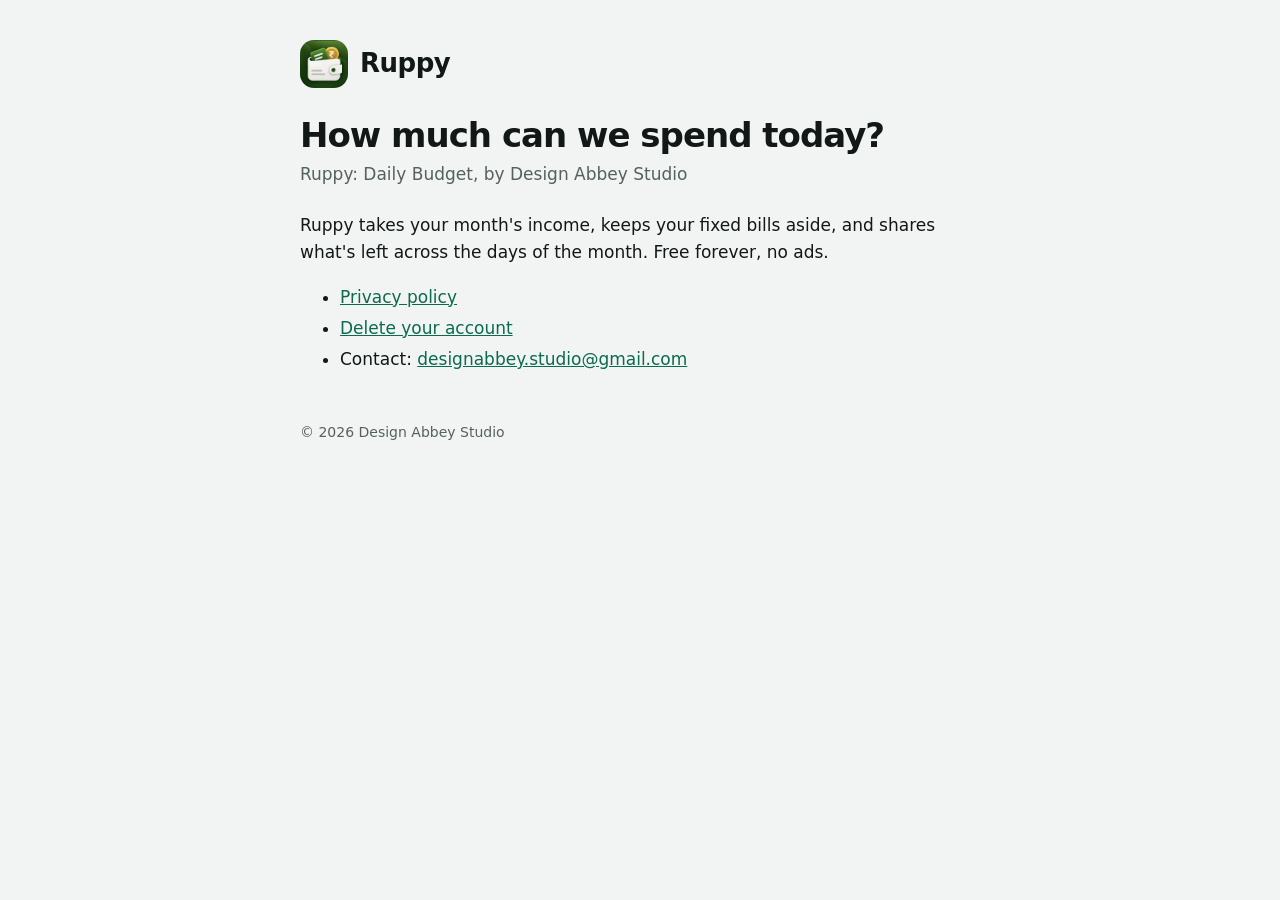
==== index.html @ a302a97c "Saint Catherine of Alexandria (Nov 25): Ruppy privacy and delete-account pages for Google Play Co-Au" ====
<!doctype html>
<html lang="en">
<head>
<meta charset="utf-8">
<meta name="viewport" content="width=device-width, initial-scale=1">
<title>Ruppy: Daily Budget</title>
<link rel="icon" href="icon.png">
<link rel="stylesheet" href="style.css">
</head>
<body><main>
<header><img src="icon.png" alt=""><b>Ruppy</b></header>
<h1>How much can we spend today?</h1>
<p class="meta">Ruppy: Daily Budget, by Design Abbey Studio</p>
<p>Ruppy takes your month's income, keeps your fixed bills aside, and shares what's left across the days of the month. Free forever, no ads.</p>
<ul>
<li><a href="privacy.html">Privacy policy</a></li>
<li><a href="delete-account.html">Delete your account</a></li>
<li>Contact: <a href="mailto:designabbey.studio@gmail.com">designabbey.studio@gmail.com</a></li>
</ul>
<footer>© 2026 Design Abbey Studio</footer>
</main></body>
</html>
---- style.css ----
:root{--lime:#C9F26B;--ink:#111816;--muted:#55615D;--line:#DCE3E0;--paper:#F2F4F3;--green:#0B6B4F}
@media (prefers-color-scheme:dark){:root{--ink:#E8EDEB;--muted:#A3AEA9;--line:#2E3633;--paper:#0E1211;--green:#6FD3A8}}
*{box-sizing:border-box}
body{margin:0;background:var(--paper);color:var(--ink);font:17px/1.6 Manrope,system-ui,-apple-system,"Segoe UI",sans-serif}
main{max-width:720px;margin:0 auto;padding:40px 20px 80px}
header{display:flex;align-items:center;gap:12px;margin-bottom:28px}
header img{width:48px;height:48px;border-radius:14px}
header b{font-size:26px;letter-spacing:-.5px}
h1{font-size:34px;line-height:1.15;letter-spacing:-1px;margin:0 0 6px}
h2{font-size:21px;margin:36px 0 8px;letter-spacing:-.3px}
.meta{color:var(--muted);margin:0 0 24px}
.box{background:var(--lime);color:#111816;border-radius:18px;padding:18px 20px;margin:20px 0}
a{color:var(--green)}
.wrap{overflow-x:auto}
table{border-collapse:collapse;width:100%;font-size:15px;margin:8px 0}
th,td{text-align:left;vertical-align:top;padding:10px 8px;border-bottom:1px solid var(--line)}
th{font-weight:800}
li{margin:4px 0}
footer{margin-top:48px;color:var(--muted);font-size:14px}
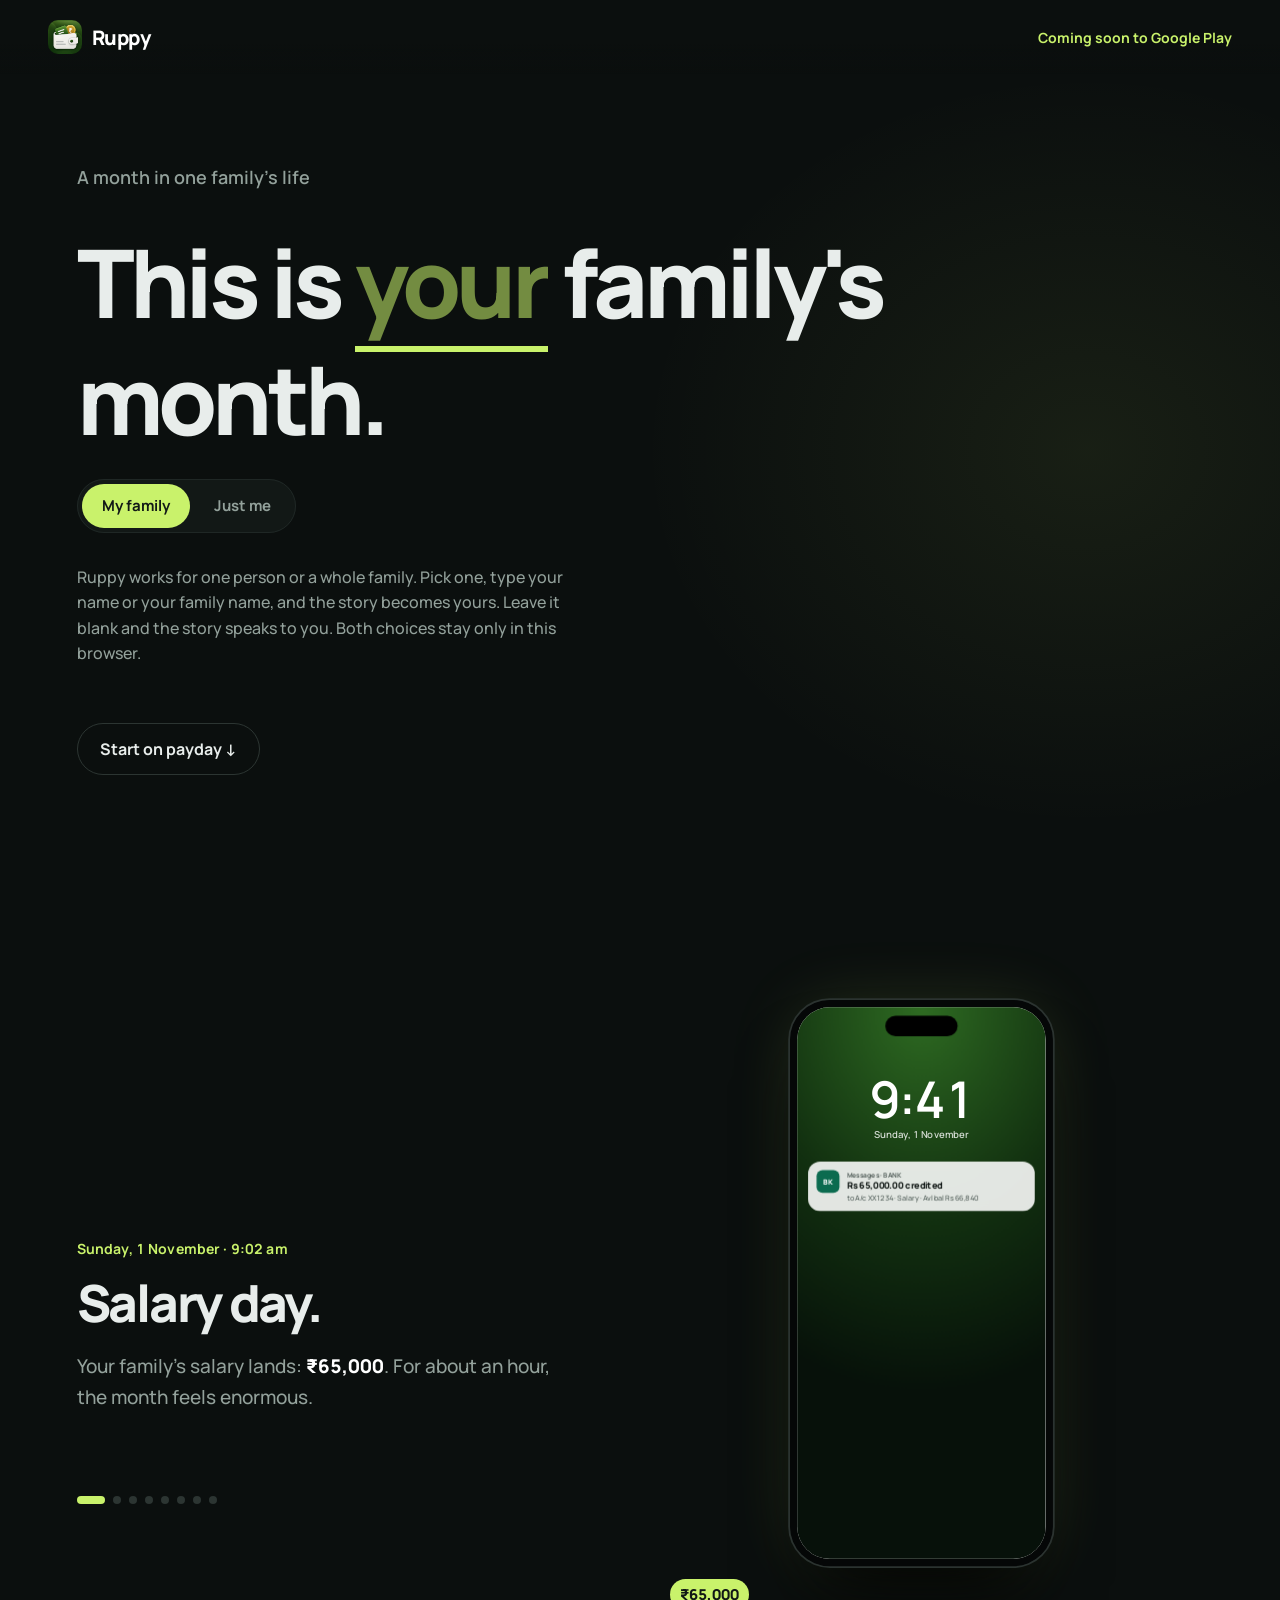
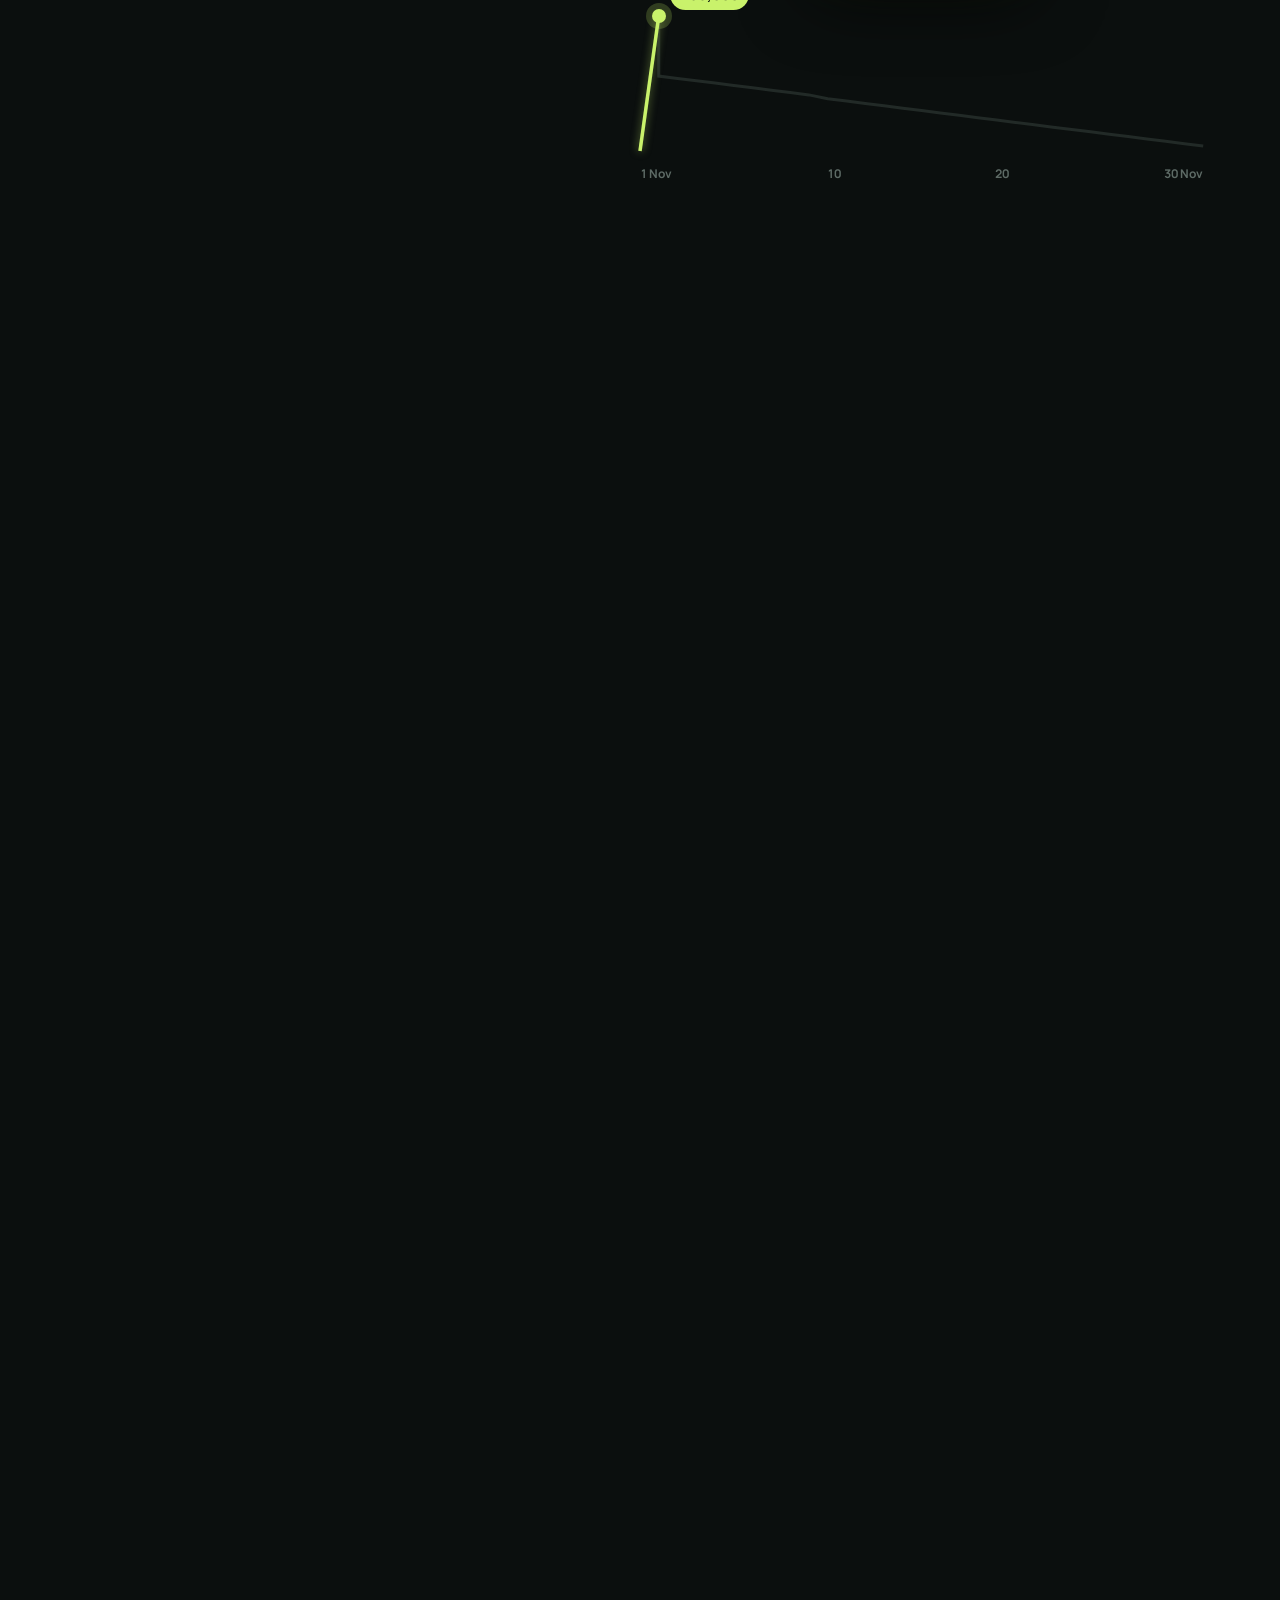
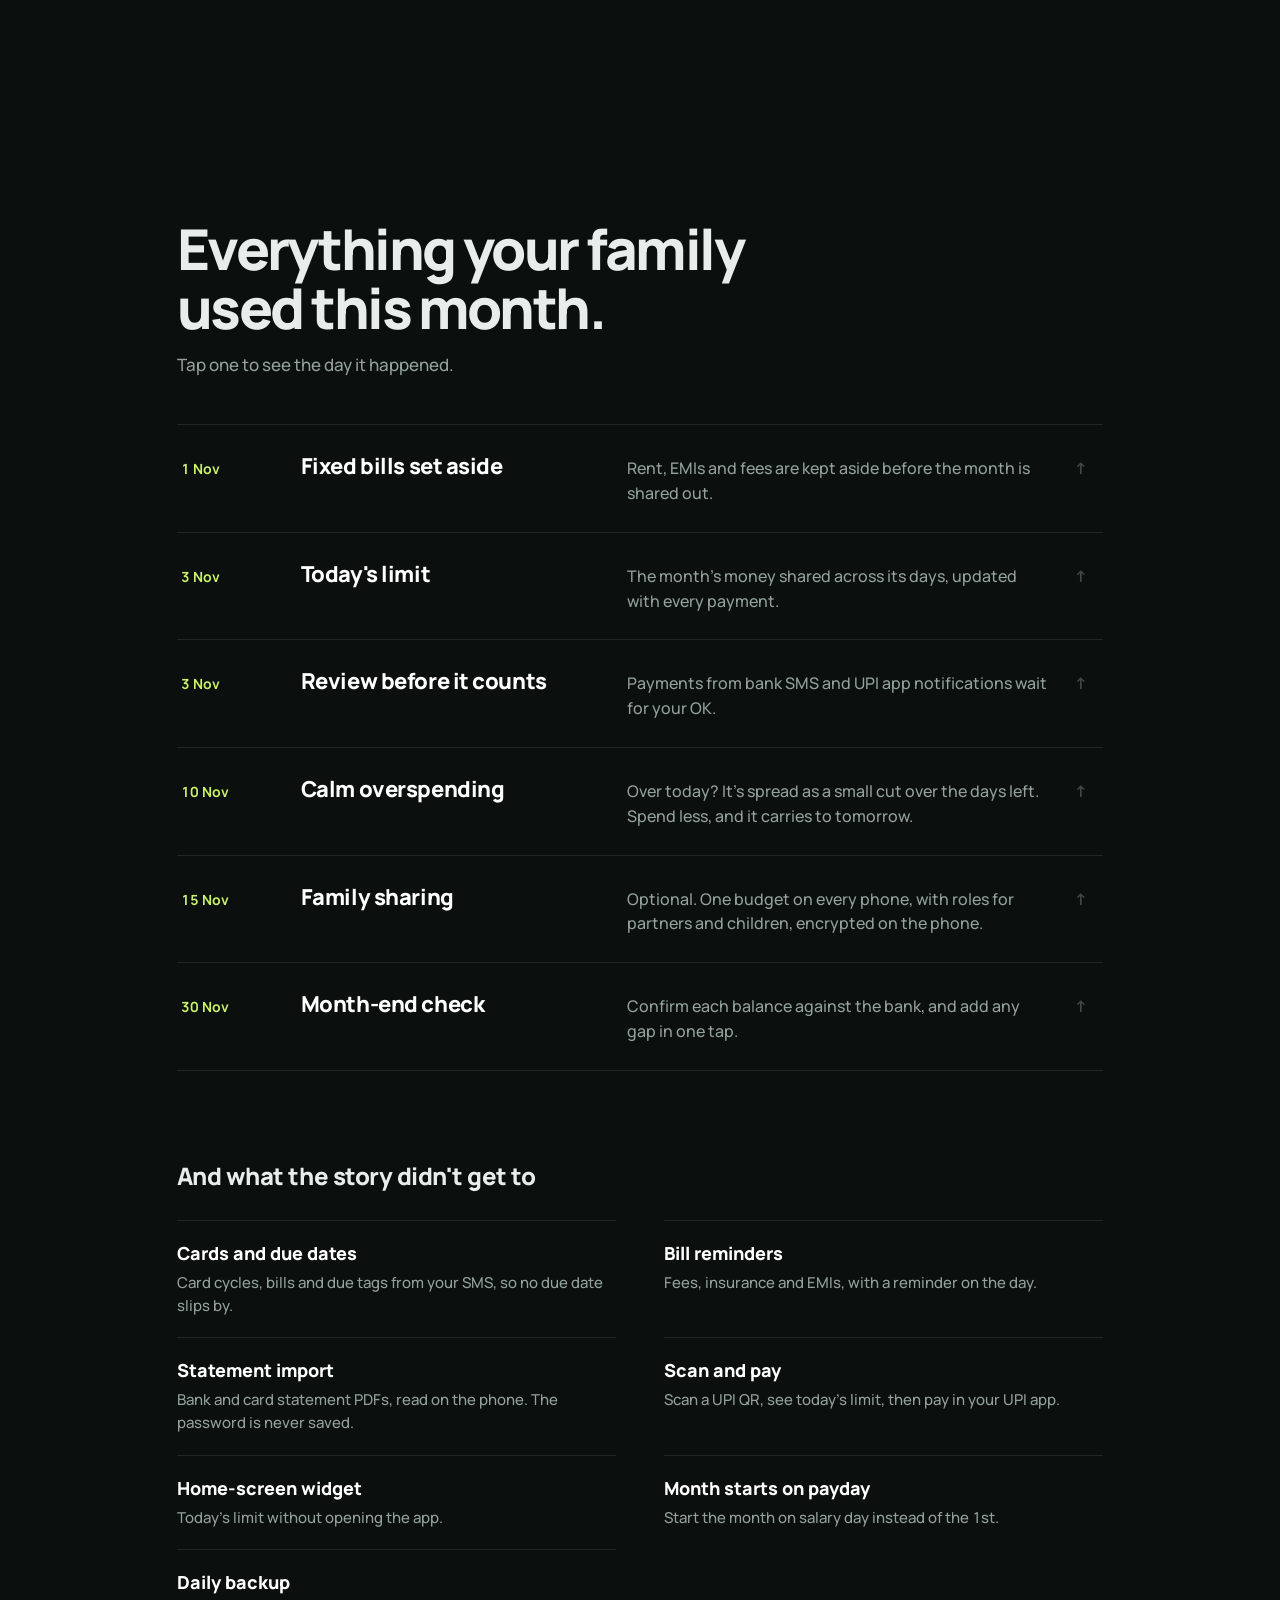
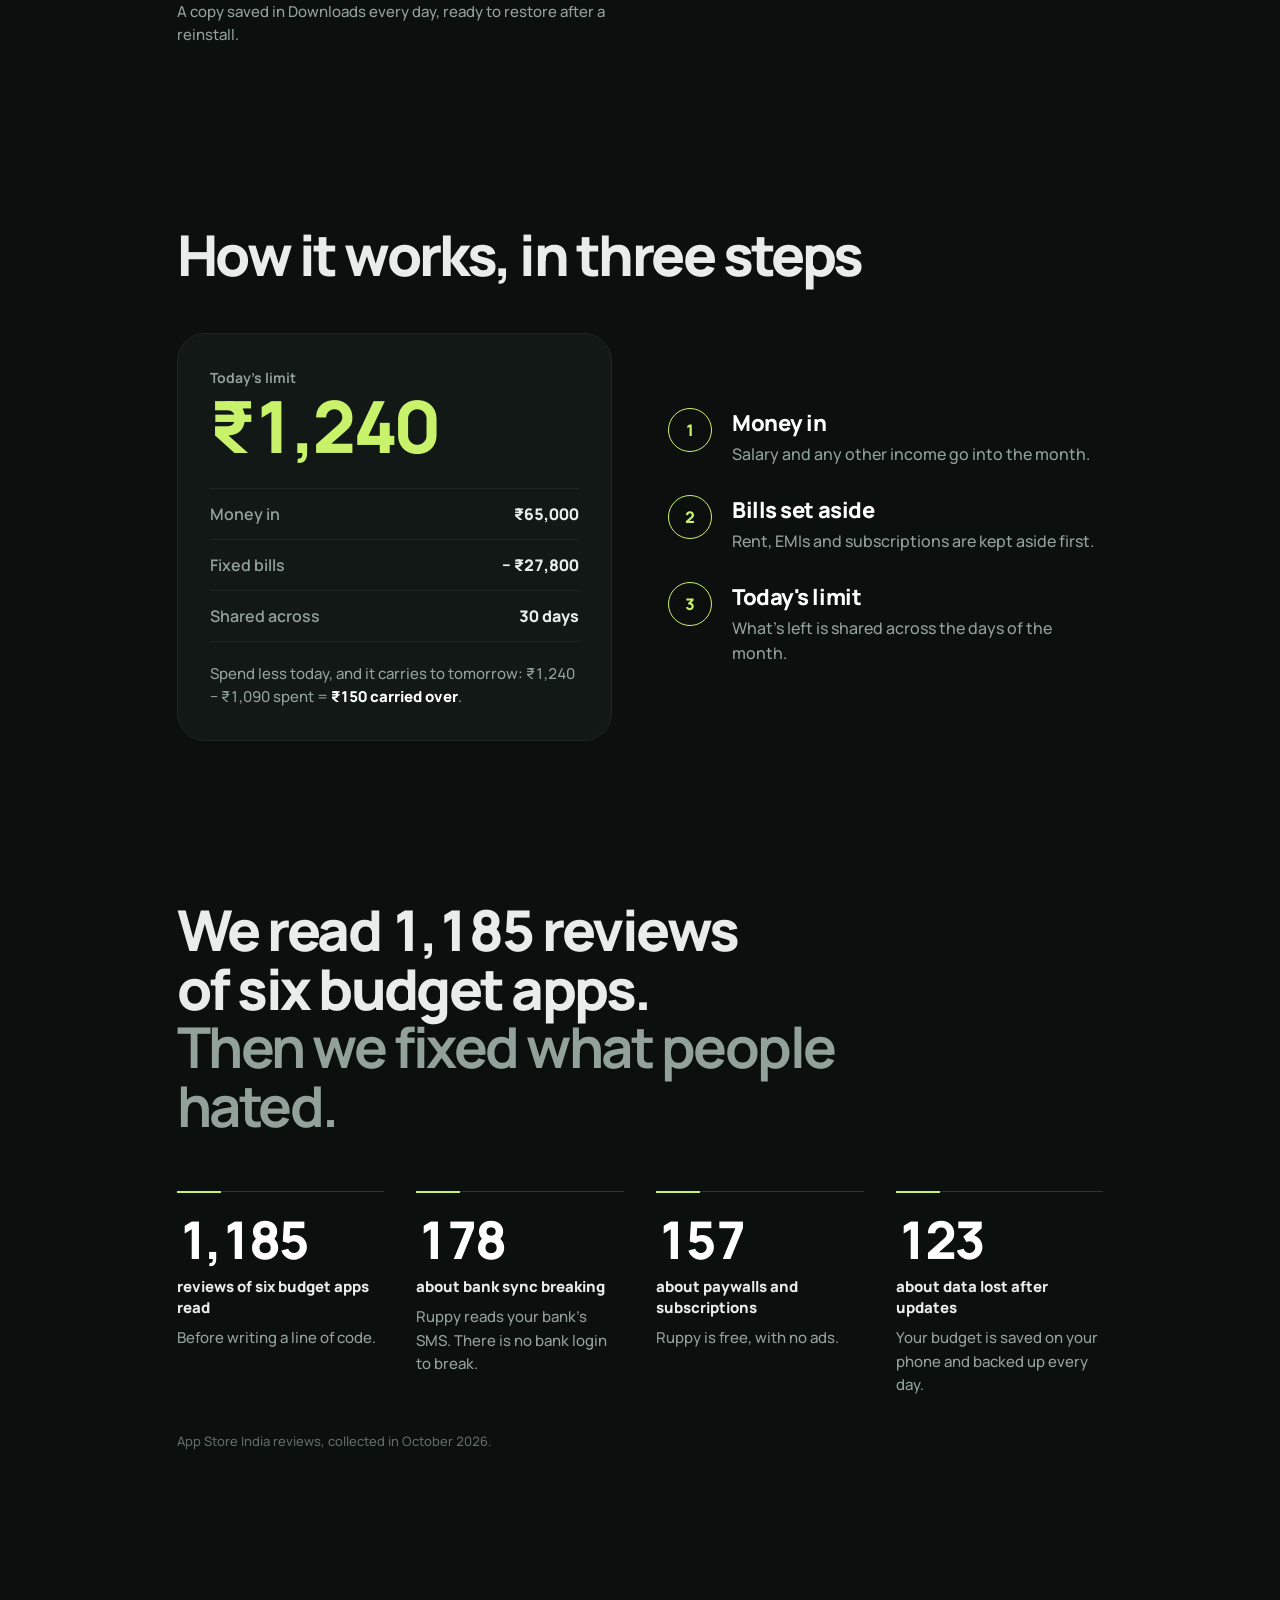
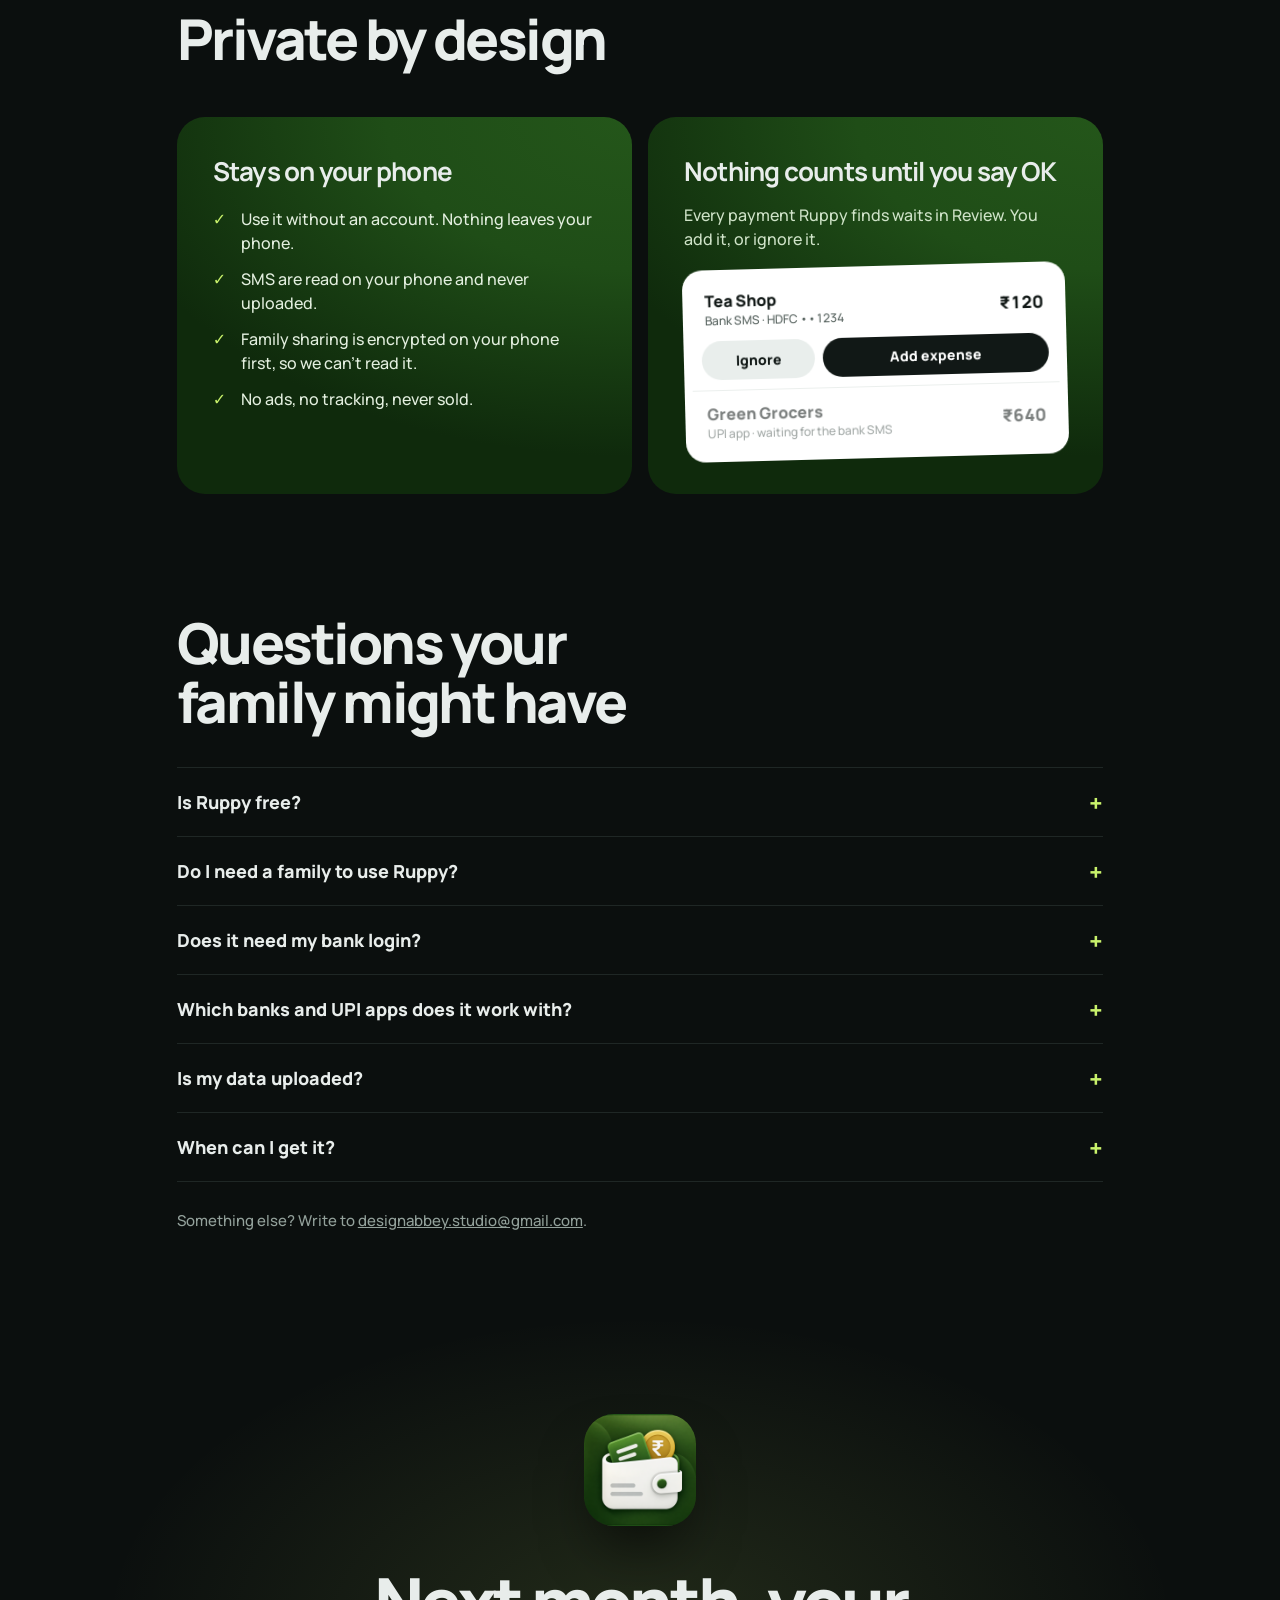
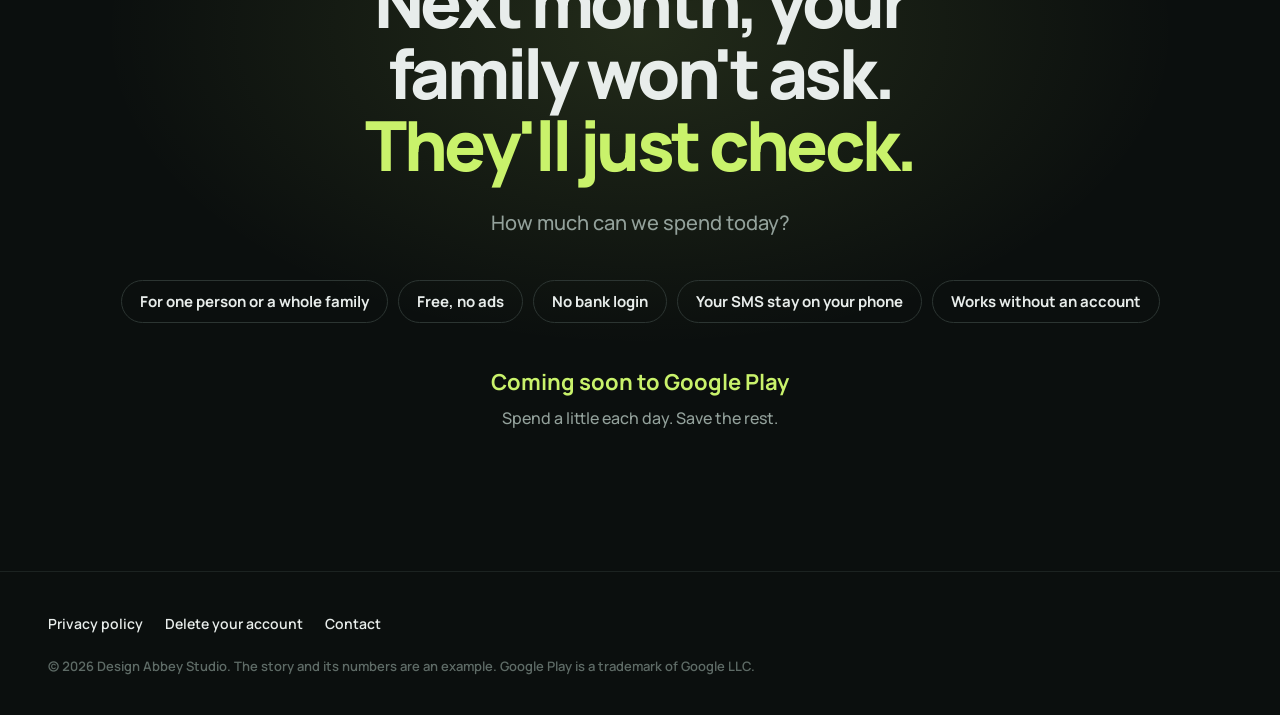
==== commit 45ae552c: "Saint John Berchmans (Nov 26): Make the Ruppy story page the site's home page One family's month tol" ====
--- a/index.html
+++ b/index.html
@@ -3,20 +3,186 @@
 <head>
 <meta charset="utf-8">
 <meta name="viewport" content="width=device-width, initial-scale=1">
-<title>Ruppy: Daily Budget</title>
-<link rel="icon" href="icon.png">
-<link rel="stylesheet" href="style.css">
+<title>Ruppy · How much can we spend today?</title>
+<meta name="description" content="One month, day by day, and the question Ruppy answers every day: how much can we spend today? For one person or a whole family. Free, no ads, no bank login. Coming soon to Google Play.">
+<link rel="icon" href="assets/ruppy-app-icon.png">
+<link rel="stylesheet" href="story.css">
+<script>document.documentElement.classList.add('js')</script>
+<style>
+.dev .scr{position:absolute;left:12px;top:12px;width:412px;height:915px;border-radius:54px;overflow:hidden;font-size:13px;
+  --lime:#C9F26B;--paper:#F2F4F3;--surface:#fff;--ink:#111816;--muted:#55615D;--line:#DCE3E0;--sv:#E9EEEC;--green:#0B6B4F;--soft:#DDF1E8;--gold:#8A5A00;--goldsoft:#FFF1D6;--inv:#111816;--oninv:#fff;
+  background:var(--paper);color:var(--ink)}
+.dev .scr.dk{--paper:#0E1211;--surface:#171C1A;--ink:#E8EDEB;--muted:#A3AEA9;--line:#2E3633;--sv:#222926;--green:#6FD3A8;--soft:#173328;--gold:#F0BE55;--goldsoft:#3A2C0A;--inv:#E8EDEB;--oninv:#0E1211}
+.dev .island{position:absolute;left:146px;top:14px;width:120px;height:34px;border-radius:17px;background:#000;z-index:5}
+.dev .hero{color:#111816;position:absolute}
+.dev .hero .bar i{background:#111816}
+.dev /* app UI (from the product carousel, .dev made-up data) */
+    .b{ position: absolute; left: 14px; right: 14px; }
+.dev .sb{ position: absolute; left: 0; right: 0; top: 0; height: 50px; display: flex; justify-content: space-between; align-items: center; padding: 6px 30px 0; font-size: 14px; font-weight: 700; }
+.dev .top{ position: absolute; left: 0; right: 0; top: 54px; display: flex; justify-content: space-between; align-items: flex-end; padding: 0 18px; }
+.dev .top small{ display: block; font-size: 12px; color: var(--muted); font-weight: 600; }
+.dev .top b{ font-size: 28px; font-weight: 800; letter-spacing: -.8px; }
+.dev .ic{ width: 36px; height: 36px; border-radius: 50%; background: var(--surface); display: inline-grid; place-items: center; font-size: 15px; margin-left: 6px; }
+.dev .hero{ background: var(--lime); border-radius: 24px; padding: 18px; }
+.dev .hero small{ font-size: 13px; font-weight: 600; }
+.dev .hero .n{ font-size: 44px; font-weight: 800; letter-spacing: -1.5px; line-height: 1.1; margin-top: 4px; }
+.dev .hero img{ position: absolute; right: 14px; top: 14px; width: 58px; height: 58px; border-radius: 16px; }
+.dev .bar{ height: 8px; border-radius: 4px; background: rgba(17,24,22,.15); overflow: hidden; margin-top: 10px; }
+.dev .bar i{ display: block; height: 100%; background: var(--ink); border-radius: 4px; }
+.dev .row{ display: flex; justify-content: space-between; align-items: baseline; margin-top: 8px; font-weight: 700; font-size: 13px; }
+.dev .row b{ font-size: 22px; font-weight: 800; letter-spacing: -.5px; }
+.dev .sub{ display: flex; justify-content: space-between; border-top: 1px solid rgba(17,24,22,.15); margin-top: 10px; padding-top: 8px; font-size: 12px; font-weight: 600; }
+.dev .seg{ display: flex; background: var(--surface); border-radius: 999px; padding: 4px; }
+.dev .seg span{ flex: 1; text-align: center; font-weight: 700; font-size: 13px; padding: 9px; border-radius: 999px; color: var(--muted); }
+.dev .seg .on{ background: var(--inv); color: var(--oninv); }
+.dev .card{ background: var(--surface); border-radius: 20px; padding: 14px 16px; display: grid; gap: 6px; }
+.dev .card .t{ display: flex; justify-content: space-between; font-weight: 800; font-size: 15px; }
+.dev .card .s{ font-size: 11.5px; color: var(--muted); font-weight: 600; }
+.dev .chip{ display: inline-block; font-size: 10.5px; font-weight: 700; border-radius: 999px; padding: 3px 9px; background: var(--sv); color: var(--muted); margin-right: 4px; }
+.dev .chip.ok{ background: var(--soft); color: var(--green); }
+.dev .chip.warn{ background: var(--goldsoft); color: var(--gold); }
+.dev .btns{ display: flex; gap: 8px; margin-top: 4px; }
+.dev .btns span{ flex: 1; text-align: center; border-radius: 999px; padding: 10px; font-weight: 800; font-size: 12.5px; background: var(--sv); position: relative; }
+.dev .btns .p{ background: var(--inv); color: var(--oninv); }
+.dev .btns .p u{ position: absolute; inset: 0; border-radius: 999px; background: var(--green); color: #fff; text-decoration: none; padding: 10px; opacity: 0; }
+.dev .nav{ position: absolute; left: 14px; right: 14px; bottom: 30px; height: 60px; background: var(--inv); border-radius: 999px; display: flex; align-items: center; justify-content: space-around; padding: 0 6px; color: var(--oninv); }
+.dev .nav .t{ height: 44px; min-width: 44px; display: flex; align-items: center; justify-content: center; gap: 8px; border-radius: 999px; font-size: 15px; font-weight: 800; }
+.dev .nav .t svg{ width: 22px; height: 22px; fill: none; stroke: currentColor; stroke-width: 1.8; stroke-linecap: round; stroke-linejoin: round; }
+.dev .nav .t.on{ background: var(--lime); color: #111816; padding: 0 18px 0 14px; }
+.dev .nav .rv{ position: relative; width: 70px; height: 70px; margin-top: -24px; border-radius: 50%; background: var(--lime); box-shadow: 0 0 0 4px var(--paper); display: grid; place-items: center; color: #111816; }
+.dev .nav .rv svg{ width: 30px; height: 30px; fill: none; stroke: currentColor; stroke-width: 2.2; stroke-linecap: round; stroke-linejoin: round; }
+.dev .nav .rv b{ position: absolute; right: -2px; top: -4px; width: 22px; height: 22px; border-radius: 50%; background: var(--inv); color: var(--oninv); font-size: 12px; font-weight: 800; display: grid; place-items: center; box-shadow: 0 0 0 2px var(--paper); }
+.dev .home{ position: absolute; left: 146px; bottom: 10px; width: 120px; height: 5px; border-radius: 3px; background: var(--ink); }
+.dev .lst{ display: grid; }
+.dev .lst div{ display: flex; justify-content: space-between; padding: 7px 0; border-bottom: 1px solid var(--line); font-size: 12.5px; font-weight: 600; }
+.dev .lst div:last-child{ border: 0; }
+.dev .lst small{ display: block; font-size: 10.5px; color: var(--muted); }
+.dev .tabs{ display: flex; gap: 4px; background: var(--sv); border-radius: 999px; padding: 4px; }
+.dev .tabs span{ flex: 1; text-align: center; font-size: 11.5px; font-weight: 700; padding: 7px 4px; border-radius: 999px; color: var(--muted); }
+.dev .tabs .on{ background: var(--inv); color: var(--oninv); }
+.dev .month{ display: flex; justify-content: space-between; align-items: center; font-weight: 800; font-size: 15px; padding: 0 4px; }
+.dev .month i{ font-style: normal; width: 30px; height: 30px; border-radius: 50%; background: var(--surface); display: grid; place-items: center; font-size: 13px; }
+.dev .date{ font-size: 12px; color: var(--muted); font-weight: 600; }
+</style>
 </head>
-<body><main>
-<header><img src="icon.png" alt=""><b>Ruppy</b></header>
-<h1>How much can we spend today?</h1>
-<p class="meta">Ruppy: Daily Budget, by Design Abbey Studio</p>
-<p>Ruppy takes your month's income, keeps your fixed bills aside, and shares what's left across the days of the month. Free forever, no ads.</p>
-<ul>
-<li><a href="privacy.html">Privacy policy</a></li>
-<li><a href="delete-account.html">Delete your account</a></li>
-<li>Contact: <a href="mailto:designabbey.studio@gmail.com">designabbey.studio@gmail.com</a></li>
-</ul>
-<footer>© 2026 Design Abbey Studio</footer>
-</main></body>
+<body>
+<header class="bar"><a class="logo" href="#top"><img src="assets/ruppy-app-icon.png" alt=""><b>Ruppy</b></a><span class="soon">Coming soon to Google Play</span></header>
+
+<main id="top">
+<section class="opening">
+  <p class="eyebrow-line"><span class="v-fam">A month in one family's life</span><span class="v-solo">A month in one person's life</span></p>
+  <h1>This is <span class="v-fam"><span class="v-name">the </span><span class="v-you"></span></span><span class="v-solo"></span><label class="name-field"><input id="family" aria-label="Your name or family name" value="" placeholder="your" maxlength="18" autocomplete="off" spellcheck="false" aria-describedby="name-hint"></label><span class="v-fam"> family's</span><span class="v-solo"><span class="v-name">'s</span><span class="v-you"></span></span> month.</h1>
+  <fieldset class="mode"><legend class="sr">Whose month is it?</legend><label><input type="radio" name="mode" value="family" checked><span>My family</span></label><label><input type="radio" name="mode" value="solo"><span>Just me</span></label></fieldset>
+  <p class="name-hint" id="name-hint">Ruppy works for one person or a whole family. Pick one, type your name or your family name, and the story becomes yours. Leave it blank and the story speaks to you. Both choices stay only in this browser.</p>
+  <a class="scroll-cue" href="#story">Start on payday <span aria-hidden="true">↓</span></a>
+</section>
+
+<div class="story" id="story" style="--n:8">
+ <div class="pin">
+  <div class="stage" aria-hidden="true">
+    <div class="money"><svg viewBox="0 0 1000 300" preserveAspectRatio="none"><path class="ml-ghost" d=""/><path class="ml-line" d=""/></svg>
+      <div class="ml-dot"><i></i><span class="ml-val">₹0</span></div>
+      <div class="ml-axis"><span>1 Nov</span><span>10</span><span>20</span><span>30 Nov</span></div></div>
+    <div class="phone"><div class="dev"><div class="scr"><div class="island"></div><div class="scene-screen" data-i="0"><div class="st st-splash"><img src="assets/ruppy-app-icon.png" alt=""><b>Ruppy</b><span>How much can we spend today?</span></div></div><div class="scene-screen" data-i="1"><div class="st st-lock"><div class="lk-time">9:41</div><div class="lk-date">Sunday, 1 November</div><div class="lk-note bank"><i>BK</i><div><small>Messages · BANK</small><b>Rs 65,000.00 credited</b><span>to A/c XX1234 · Salary · Avl bal Rs 66,840</span></div></div></div></div><div class="scene-screen" data-i="2"><div class="st st-lock"><div class="lk-time">9:41</div><div class="lk-date">Sunday, 1 November</div><div class="lk-note bank"><i>BK</i><div><small>Messages · BANK</small><b>Rs 18,000.00 debited</b><span>Rent · UPI</span></div></div><div class="lk-note bank"><i>BK</i><div><small>Messages · BANK</small><b>Rs 7,000.00 debited</b><span>EMI · Home loan</span></div></div><div class="lk-note bank"><i>BK</i><div><small>Messages · BANK</small><b>Rs 2,800.00 debited</b><span>School fee · UPI</span></div></div></div></div><div class="scene-screen" data-i="3"><div class="st st-chat"><span class="v-fam"><div class="ch-top"><b><span class="v-fam"><span class="v-name"><span class="fam">Holy</span></span><span class="v-you">Your</span></span><span class="v-solo"><span class="fam">Holy</span></span> family</b><small>3 members</small></div><p class="ch in"><small>Meera</small>Can we order dinner tonight? 🍕</p><p class="ch out">Let me check…</p><p class="ch in"><small>Rahul</small>Is there money left this month?</p></span><span class="v-solo"><div class="ch-top"><b>Friends</b><small>4 members</small></div><p class="ch in"><small>Anu</small>Dinner out tonight? 🍕</p><p class="ch out">Let me check…</p><p class="ch in"><small>Vivek</small>Splitting four ways, ₹600 each</p></span></div></div><div class="scene-screen" data-i="4"><div class="st st-img"><img src="assets/screens/today-3nov.png" alt=""></div></div><div class="scene-screen" data-i="5"><div class="st st-img"><img src="assets/screens/review-teashop.png" alt=""></div></div><div class="scene-screen" data-i="6"><div class="st st-img"><img src="assets/screens/today-11nov.png" alt=""></div></div><div class="scene-screen" data-i="7"><div class="st st-img"><img src="assets/screens/family-15nov.png" alt=""></div></div><div class="scene-screen" data-i="8"><div class="st st-img"><img src="assets/screens/ledger-30nov.png" alt=""></div></div></div></div></div>
+  </div>
+  <div class="track"><div class="chapters"><section class="chapter" id="day-1" data-i="1" data-n="2"><p class="stamp">Sunday, 1 November · 9:02 am</p><h2>Salary day.</h2><p class="para"><span class="v-fam"><span class="v-name">The <span class="fam">Holy</span> family's</span><span class="v-you">Your family's</span></span><span class="v-solo"><span class="v-name"><span class="fam">Holy</span>'s</span><span class="v-you">Your</span></span> salary lands: <b>₹65,000</b>. For about an hour, the month feels enormous.</p></section><section class="chapter" id="day-2" data-i="2" data-n="3"><p class="stamp">Sunday, 1 November · evening</p><h2>Then it scatters.</h2><p class="para">Rent <b>₹18,000</b>. Home-loan EMI <b>₹7,000</b>. School fee <b>₹2,800</b>. By night, <span class="v-fam"><span class="v-name">the <span class="fam">Holy</span> family has</span><span class="v-you">your family has</span></span><span class="v-solo"><span class="v-name"><span class="fam">Holy</span> has</span><span class="v-you">you have</span></span> <b>₹37,200</b> left for thirty days. Is that a lot? Nobody can say.</p></section><section class="chapter" id="day-3" data-i="3" data-n="6"><p class="stamp">Tuesday, 3 November · 8:40 pm</p><h2><span class="v-fam">“Can we order dinner tonight?”</span><span class="v-solo">“Can I order dinner tonight?”</span></h2><p class="para">It's the question everyone asks, and the bank app can't answer it. It only knows the balance, not what the rest of the month still needs.</p></section><section class="chapter" id="day-4" data-i="4" data-n="6"><p class="stamp">Same evening · 8:41 pm</p><h2>Ruppy already knows.</h2><p class="para">₹37,200 shared across 30 days is <b>₹1,240 a day</b>. <span class="v-fam"><span class="v-name">The <span class="fam">Holy</span> family has</span><span class="v-you">Your family has</span></span><span class="v-solo"><span class="v-name"><span class="fam">Holy</span> has</span><span class="v-you">You have</span></span> spent ₹470 today, so <b>₹770 is left</b>. A ₹600 dinner fits. Order it.</p></section><section class="chapter" id="day-5" data-i="5" data-n="6"><p class="stamp">Same evening · 9:15 pm</p><h2>The bank texts. Ruppy reads it.</h2><p class="para">Ruppy reads the payment SMS on the phone and lines it up for review. Nothing counts until someone taps OK, and the message never leaves the phone. No bank login.</p></section><section class="chapter" id="day-6" data-i="6" data-n="13"><p class="stamp">Tuesday, 10 November</p><h2>A ₹600 slip.</h2><p class="para">A wedding gift costs more than planned. No red alerts, no guilt. With 20 days left, tomorrow's limit just drops by <b>₹30 a day</b>.</p></section><section class="chapter" id="day-7" data-i="7" data-n="18"><p class="stamp">Sunday, 15 November</p><h2><span class="v-fam">Everyone sees the same number.</span><span class="v-solo">Add family later, if you want.</span></h2><p class="para"><span class="v-fam">You add the Fresh Mart groceries on your phone; Arjun adds his on his. One budget for the whole <span class="v-fam"><span class="v-name"><span class="fam">Holy</span> family</span><span class="v-you">family</span></span><span class="v-solo"><span class="fam">Holy</span> family</span>, encrypted on the phone before it's shared.</span><span class="v-solo">On your own, Ruppy is a personal budget. When you're ready, invite a partner or a parent: one shared budget, encrypted on the phone before it's shared.</span></p></section><section class="chapter" id="day-8" data-i="8" data-n="33"><p class="stamp">Monday, 30 November</p><h2>Month-end. It matches the bank.</h2><p class="para">Every day explains itself, and <span class="v-fam"><span class="v-name">the <span class="fam">Holy</span> family's</span><span class="v-you">your family's</span></span><span class="v-solo"><span class="v-name"><span class="fam">Holy</span>'s</span><span class="v-you">your</span></span> balance matches the bank to the rupee. Left over: <b>₹2,350</b>. Into savings it goes.</p></section></div>
+    <div class="dots" aria-hidden="true"><i></i><i></i><i></i><i></i><i></i><i></i><i></i><i></i></div></div>
+ </div>
+</div>
+
+<section class="recap" id="features"><h2>Everything <span class="v-fam"><span class="v-name">the <span class="fam">Holy</span> family</span><span class="v-you">your family</span></span><span class="v-solo"><span class="v-name"><span class="fam">Holy</span></span><span class="v-you">you</span></span> used this month.</h2><p class="recap-sub">Tap one to see the day it happened.</p><ol class="used"><li><a href="#day-2"><span class="f-day">1 Nov</span><b>Fixed bills set aside</b><span class="f-line">Rent, EMIs and fees are kept aside before the month is shared out.</span><span class="f-go" aria-hidden="true">↑</span></a></li><li><a href="#day-4"><span class="f-day">3 Nov</span><b>Today's limit</b><span class="f-line">The month's money shared across its days, updated with every payment.</span><span class="f-go" aria-hidden="true">↑</span></a></li><li><a href="#day-5"><span class="f-day">3 Nov</span><b>Review before it counts</b><span class="f-line">Payments from bank SMS and UPI app notifications wait for your OK.</span><span class="f-go" aria-hidden="true">↑</span></a></li><li><a href="#day-6"><span class="f-day">10 Nov</span><b>Calm overspending</b><span class="f-line">Over today? It's spread as a small cut over the days left. Spend less, and it carries to tomorrow.</span><span class="f-go" aria-hidden="true">↑</span></a></li><li><a href="#day-7"><span class="f-day">15 Nov</span><b>Family sharing</b><span class="f-line">Optional. One budget on every phone, with roles for partners and children, encrypted on the phone.</span><span class="f-go" aria-hidden="true">↑</span></a></li><li><a href="#day-8"><span class="f-day">30 Nov</span><b>Month-end check</b><span class="f-line">Confirm each balance against the bank, and add any gap in one tap.</span><span class="f-go" aria-hidden="true">↑</span></a></li></ol><h3 class="more-h">And what the story didn't get to</h3><ul class="more"><li><b>Cards and due dates</b><span>Card cycles, bills and due tags from your SMS, so no due date slips by.</span></li><li><b>Bill reminders</b><span>Fees, insurance and EMIs, with a reminder on the day.</span></li><li><b>Statement import</b><span>Bank and card statement PDFs, read on the phone. The password is never saved.</span></li><li><b>Scan and pay</b><span>Scan a UPI QR, see today's limit, then pay in your UPI app.</span></li><li><b>Home-screen widget</b><span>Today's limit without opening the app.</span></li><li><b>Month starts on payday</b><span>Start the month on salary day instead of the 1st.</span></li><li><b>Daily backup</b><span>A copy saved in Downloads every day, ready to restore after a reinstall.</span></li></ul></section><section class="how" id="how"><h2>How it works, in three steps</h2><div class="how-grid"><div class="calc" aria-label="Example: ₹65,000 income minus ₹27,800 fixed bills, shared across 30 days, is ₹1,240 for today."><small>Today's limit</small><b class="calc-n">₹1,240</b><dl><div><dt>Money in</dt><dd>₹65,000</dd></div><div><dt>Fixed bills</dt><dd>− ₹27,800</dd></div><div><dt>Shared across</dt><dd>30 days</dd></div></dl><p class="calc-carry">Spend less today, and it carries to tomorrow: ₹1,240 − ₹1,090 spent = <b>₹150 carried over</b>.</p></div><ol class="hw"><li><span class="hw-n">1</span><div><b>Money in</b><p>Salary and any other income go into the month.</p></div></li><li><span class="hw-n">2</span><div><b>Bills set aside</b><p>Rent, EMIs and subscriptions are kept aside first.</p></div></li><li><span class="hw-n">3</span><div><b>Today's limit</b><p>What's left is shared across the days of the month.</p></div></li></ol></div></section><section class="why"><h2>We read 1,185 reviews of six budget apps.<br><span>Then we fixed what people hated.</span></h2><div class="why-stats"><div class="why-stat"><b>1,185</b><span>reviews of six budget apps read</span><p>Before writing a line of code.</p></div><div class="why-stat"><b>178</b><span>about bank sync breaking</span><p>Ruppy reads your bank’s SMS. There is no bank login to break.</p></div><div class="why-stat"><b>157</b><span>about paywalls and subscriptions</span><p>Ruppy is free, with no ads.</p></div><div class="why-stat"><b>123</b><span>about data lost after updates</span><p>Your budget is saved on your phone and backed up every day.</p></div></div><p class="why-note">App Store India reviews, collected in October 2026.</p></section><section class="priv" id="privacy"><h2>Private by design</h2><div class="priv-grid"><article class="pcard"><h3>Stays on your phone</h3><ul><li>Use it without an account. Nothing leaves your phone.</li><li>SMS are read on your phone and never uploaded.</li><li>Family sharing is encrypted on your phone first, so we can't read it.</li><li>No ads, no tracking, never sold.</li></ul></article><article class="pcard"><h3>Nothing counts until you say OK</h3><p>Every payment Ruppy finds waits in Review. You add it, or ignore it.</p><div class="rv" aria-hidden="true"><div class="rv-row"><div><b>Tea Shop</b><small>Bank SMS · HDFC ••1234</small></div><span>₹120</span></div><div class="rv-btns"><span>Ignore</span><span class="on">Add expense</span></div><div class="rv-row dim"><div><b>Green Grocers</b><small>UPI app · waiting for the bank SMS</small></div><span>₹640</span></div></div></article></div></section><section class="faq" id="faq"><h2>Questions <span class="v-fam"><span class="v-name">the <span class="fam">Holy</span> family</span><span class="v-you">your family</span></span><span class="v-solo"><span class="v-name"><span class="fam">Holy</span></span><span class="v-you">you</span></span> might have</h2><div class="qs"><details class="q"><summary>Is Ruppy free?</summary><p>Yes. Free for everyone, with no ads and no subscriptions.</p></details><details class="q"><summary>Do I need a family to use Ruppy?</summary><p>No. Ruppy works as a personal budget for one person. Family sharing is optional, and you can add family members any time.</p></details><details class="q"><summary>Does it need my bank login?</summary><p>No. Ruppy reads the payment SMS your bank already sends you, on your phone. Nothing counts until you approve it in Review.</p></details><details class="q"><summary>Which banks and UPI apps does it work with?</summary><p>Any bank that sends payment SMS. With notification access on, it also catches payments from GPay, PhonePe, Paytm, BHIM, CRED and Amazon Pay.</p></details><details class="q"><summary>Is my data uploaded?</summary><p>Not unless you choose family sharing. Choose “Continue on this phone only” and nothing leaves your phone. With family sharing, your budget is encrypted on your phone before it is sent, so we can’t read it. SMS text is never uploaded.</p></details><details class="q"><summary>When can I get it?</summary><p>Ruppy is coming soon to Google Play, for Android.</p></details></div><p class="faq-mail">Something else? Write to <a href="mailto:designabbey.studio@gmail.com">designabbey.studio@gmail.com</a>.</p></section>
+<section class="ending">
+  <img class="end-icon" src="assets/ruppy-app-icon.png" alt="The Ruppy app icon: Wally the wallet with a rupee coin">
+  <h2>Next month, <span class="v-fam"><span class="v-name">the <span class="fam">Holy</span> family won't ask.</span><span class="v-you">your family won't ask.</span></span><span class="v-solo"><span class="v-name"><span class="fam">Holy</span> won't wonder.</span><span class="v-you">you won't wonder.</span></span><br><em><span class="v-fam">They'll just check.</span><span class="v-solo">Just check.</span></em></h2>
+  <p class="end-q"><span class="v-fam">How much can we spend today?</span><span class="v-solo">How much can I spend today?</span></p>
+  <ul class="facts"><li>For one person or a whole family</li><li>Free, no ads</li><li>No bank login</li><li>Your SMS stay on your phone</li><li>Works without an account</li></ul>
+  <p class="soon big">Coming soon to Google Play</p>
+  <p class="end-line">Spend a little each day. Save the rest.</p>
+</section>
+</main>
+
+<footer class="foot">
+  <a href="privacy.html">Privacy policy</a><a href="delete-account.html">Delete your account</a><a href="mailto:designabbey.studio@gmail.com">Contact</a>
+  <p>© 2026 Design Abbey Studio. The story and its numbers are an example. Google Play is a trademark of Google LLC.</p>
+</footer>
+
+<script>
+(() => {
+  const LINE = [[0, 0], [1, 65000], [1, 37200], [1, 36060], [2, 34920], [3, 33850], [4, 32710], [5, 31570], [6, 30430], [7, 29290], [8, 28150], [9, 27010], [10, 25170], [11, 24030], [12, 22890], [13, 21750], [14, 20610], [15, 19470], [16, 18330], [17, 17190], [18, 16050], [19, 14910], [20, 13770], [21, 12630], [22, 11490], [23, 10350], [24, 9210], [25, 8070], [26, 6930], [27, 5790], [28, 4650], [29, 3510], [30, 2350]], MAX = 65000, DAYS = 30;
+  const still = matchMedia('(prefers-reduced-motion: reduce)').matches;
+  // the family name, typed by the visitor; textContent only, never HTML
+  const input = document.getElementById('family');
+  // remembered in this browser only (a per-viewer convenience); storage can be blocked, so every access is guarded
+  try { const saved = localStorage.getItem('ruppy-family'); if (saved) input.value = saved; } catch (e) {}
+  const setName = () => { const v = input.value.trim() || 'Holy'; document.querySelectorAll('.fam').forEach(e => e.textContent = v);
+    document.documentElement.classList.toggle('anon', !input.value.trim());
+    try { input.value.trim() ? localStorage.setItem('ruppy-family', input.value.trim()) : localStorage.removeItem('ruppy-family'); } catch (e) {} };
+  // size the field to the name (field-sizing isn't everywhere yet)
+  const mirror = document.createElement('span'); mirror.className = 'name-ghost'; mirror.setAttribute('aria-hidden', 'true');
+  input.parentNode.appendChild(mirror);
+  const fit = () => { mirror.textContent = input.value || input.placeholder; input.style.width = (mirror.offsetWidth + 2) + 'px'; };
+  addEventListener('resize', fit);
+  input.addEventListener('input', () => { setName(); fit(); }); setName(); document.fonts.ready.then(fit);
+
+  // My family / Just me: a class on <html> picks which version of each line shows; remembered in this browser only
+  const radios = document.querySelectorAll('input[name=mode]');
+  const setMode = m => { document.documentElement.classList.toggle('solo', m === 'solo'); radios.forEach(r => r.checked = r.value === m);
+    try { localStorage.setItem('ruppy-mode', m); } catch (e) {} fit(); };
+  radios.forEach(r => r.addEventListener('change', () => setMode(r.value)));
+  let mode = 'family'; try { mode = localStorage.getItem('ruppy-mode') === 'solo' ? 'solo' : 'family'; } catch (e) {}
+  setMode(mode);
+
+  // money line: x = day, y = balance
+  const X = d => d / DAYS * 1000, Y = v => 290 - v / MAX * 270;
+  const path = pts => pts.map((p, i) => (i ? 'L' : 'M') + X(p[0]).toFixed(1) + ' ' + Y(p[1]).toFixed(1)).join(' ');
+  const ghost = document.querySelector('.ml-ghost'), live = document.querySelector('.ml-line');
+  const dot = document.querySelector('.ml-dot'), val = document.querySelector('.ml-val');
+  ghost.setAttribute('d', path(LINE));
+  function showDay(n) {
+    const pts = LINE.slice(0, n);
+    live.setAttribute('d', path(pts));
+    const last = pts[pts.length - 1];
+    dot.style.left = (X(last[0]) / 10) + '%'; dot.style.top = (Y(last[1]) / 3) + '%';
+    val.textContent = '₹' + last[1].toLocaleString('en-IN');
+    dot.classList.toggle('hide', n < 2);
+    dot.classList.toggle('flip', last[0] > DAYS * .7);
+  }
+
+  const screens = document.querySelectorAll('.scene-screen');
+  function go(i, n) { screens.forEach(s => s.classList.toggle('on', +s.dataset.i === i)); showDay(n); }
+  go(0, 1);
+  // the story pins; scrolling down moves the scenes sideways, one scene per screen of scroll
+  const story = document.getElementById('story'), track = document.querySelector('.chapters');
+  const chs = [...document.querySelectorAll('.chapter')], dots = [...document.querySelectorAll('.dots i')];
+  const span = () => story.offsetHeight - innerHeight;
+  let cur = -1;
+  function onScroll() {
+    const p = Math.min(Math.max(-story.getBoundingClientRect().top / span(), 0), 0.9999);
+    const k = Math.floor(p * chs.length);
+    if (k === cur) return;
+    cur = k; track.style.setProperty('--i', k);
+    chs.forEach((c, j) => { c.classList.toggle('now', j === k); c.setAttribute('aria-hidden', j === k ? 'false' : 'true'); });
+    dots.forEach((d, j) => d.classList.toggle('on', j === k));
+    go(+chs[k].dataset.i, +chs[k].dataset.n);
+  }
+  addEventListener('scroll', () => requestAnimationFrame(onScroll), { passive: true });
+  // links to a day (from the features list) scroll to that scene's slice of the story
+  document.addEventListener('click', e => {
+    const a = e.target.closest('a[href^="#day-"]'); if (!a) return;
+    const j = chs.findIndex(c => c.id === a.hash.slice(1)); if (j < 0) return;
+    e.preventDefault(); history.replaceState(null, '', a.hash);
+    scrollTo({ top: story.offsetTop + (j + .5) * span() / chs.length, behavior: still ? 'auto' : 'smooth' });
+  });
+  // size the phone to the space the stage really has, so it always sits fully on screen
+  const phone = document.querySelector('.phone'), stage = document.querySelector('.stage'), money = document.querySelector('.money');
+  const fitPhone = () => { const cs = getComputedStyle(stage), pad = parseFloat(cs.paddingTop) + parseFloat(cs.paddingBottom) + parseFloat(cs.rowGap || cs.gap || 0);
+    const room = (innerWidth <= 860 ? innerHeight * .58 : stage.clientHeight) - pad - money.offsetHeight - 8;  // on phones the stage sizes to the phone, so use the screen
+    phone.style.setProperty('--s', Math.max(.2, Math.min(.62, room / 939)).toFixed(3)); };
+  addEventListener('resize', () => { fitPhone(); cur = -1; onScroll(); });
+  fitPhone(); onScroll();
+  if (location.hash.startsWith('#day-')) { const a = document.querySelector('a[href="' + location.hash + '"]'); if (a) a.click(); }
+  if (still) document.documentElement.classList.add('still');
+})();
+</script>
+</body>
 </html>
--- a/story.css
+++ b/story.css
@@ -0,0 +1,237 @@
+/* Ruppy story page. Brand: Manrope; Lime #C9F26B, Forest #1F4D17, Ink #111816. App-screen css is injected, scoped under .dev. */
+@font-face{font-family:Manrope;font-weight:500;font-display:swap;src:url(assets/fonts/Manrope_500Medium.ttf)}
+@font-face{font-family:Manrope;font-weight:600;font-display:swap;src:url(assets/fonts/Manrope_600SemiBold.ttf)}
+@font-face{font-family:Manrope;font-weight:700;font-display:swap;src:url(assets/fonts/Manrope_700Bold.ttf)}
+@font-face{font-family:Manrope;font-weight:800;font-display:swap;src:url(assets/fonts/Manrope_800ExtraBold.ttf)}
+:root{--bg:#0B0F0E;--text:#E8EDEB;--muted:#93A19B;--lime:#C9F26B;--forest:#1F4D17;--ink:#111816;--paper:#F2F4F3}
+*{box-sizing:border-box}
+html{scroll-behavior:smooth}
+body{margin:0;background:var(--bg);color:var(--text);font-family:Manrope,system-ui,sans-serif;font-feature-settings:"tnum" 1;-webkit-font-smoothing:antialiased}
+h1,h2,p{margin:0}
+b{color:#fff;font-weight:800}
+a{color:inherit}
+:focus-visible{outline:3px solid var(--lime);outline-offset:4px;border-radius:6px}
+.sr{position:absolute;width:1px;height:1px;overflow:hidden;clip:rect(0 0 0 0)}
+.soon{font-size:14px;font-weight:700;color:var(--lime)}
+
+/* top bar: quiet, never competes with the story */
+.bar{position:fixed;inset:0 0 auto;z-index:30;display:flex;justify-content:space-between;align-items:center;padding:20px clamp(16px,4vw,48px);
+  background:linear-gradient(var(--bg) 60%,transparent)}
+.js .story .stage{z-index:1}
+.logo{display:flex;align-items:center;gap:10px;text-decoration:none}
+.logo img{width:34px;height:34px;border-radius:10px}.logo b{font-size:20px;letter-spacing:-.03em}
+
+/* opening: the name field is the hook */
+.opening{min-height:100svh;display:flex;flex-direction:column;justify-content:center;padding:120px clamp(16px,6vw,120px) 80px;max-width:1280px;margin:0 auto;
+  background:radial-gradient(50% 60% at 85% 50%,rgba(201,242,107,.07),transparent 70%)}
+.eyebrow-line{font-size:18px;color:var(--muted);font-weight:600;margin-bottom:28px}
+.opening h1{font-size:clamp(44px,7.4vw,112px);line-height:1;letter-spacing:-.05em;font-weight:800;max-width:14ch}
+.name-field input{font:inherit;letter-spacing:inherit;color:var(--lime);background:transparent;border:0;border-bottom:.07em solid var(--lime);padding:0;margin:0;
+  width:6.2ch;field-sizing:content;min-width:2ch;max-width:100%;caret-color:var(--lime)}
+.name-field{position:relative}
+.name-ghost{position:absolute;left:0;top:0;visibility:hidden;white-space:pre;font:inherit;letter-spacing:inherit;padding:0}
+.name-field input:focus{outline:none;background:rgba(201,242,107,.08)}
+.name-hint{margin-top:32px;max-width:520px;font-size:16px;line-height:1.6;color:var(--muted)}
+.scroll-cue{margin-top:56px;align-self:flex-start;text-decoration:none;font-weight:700;font-size:16px;padding:14px 22px;border:1px solid #2C3532;border-radius:999px}
+.scroll-cue:hover{border-color:var(--lime);color:var(--lime)}
+
+/* the story: chapters scroll, the stage stays */
+.story{display:grid;grid-template-columns:minmax(0,1fr) minmax(0,1fr);max-width:1280px;margin:0 auto;padding:0 clamp(16px,6vw,120px)}
+.chapters{grid-column:1;grid-row:1}
+.stage{grid-column:2;grid-row:1;position:sticky;top:0;height:100svh;display:flex;flex-direction:column;align-items:center;justify-content:center;gap:56px;padding-top:40px}
+.chapter{min-height:100svh;display:flex;flex-direction:column;justify-content:center;padding:80px 0;max-width:500px;opacity:.28;transition:opacity .6s}
+.chapter.now,.still .chapter{opacity:1}
+.stamp{font-size:14px;font-weight:700;color:var(--lime);margin-bottom:18px;letter-spacing:.01em}
+.chapter h2{font-size:clamp(34px,4vw,56px);line-height:1.04;letter-spacing:-.045em;font-weight:800;margin-bottom:22px}
+.para{font-size:19px;line-height:1.65;color:var(--muted)}
+
+/* money line behind the phone */
+.money{position:relative;order:2;width:100%;height:150px}
+.money svg{width:100%;height:100%;overflow:visible}
+.ml-ghost{fill:none;stroke:#222a27;stroke-width:3;vector-effect:non-scaling-stroke}
+.ml-line{fill:none;stroke:var(--lime);stroke-width:3.5;stroke-linejoin:round;vector-effect:non-scaling-stroke;filter:drop-shadow(0 0 8px rgba(201,242,107,.5))}
+.ml-dot{position:absolute;transform:translate(-50%,-50%);transition:left .7s cubic-bezier(.3,.7,.2,1),top .7s cubic-bezier(.3,.7,.2,1);z-index:3}
+.ml-dot i{display:block;width:14px;height:14px;border-radius:50%;background:var(--lime);box-shadow:0 0 0 6px rgba(201,242,107,.2)}
+.ml-val{position:absolute;left:18px;top:-30px;white-space:nowrap;font-size:15px;font-weight:800;color:var(--ink);background:var(--lime);padding:5px 10px;border-radius:999px}
+.ml-dot.hide{opacity:0}
+.ml-dot.flip .ml-val{left:auto;right:18px}
+.ml-axis{position:absolute;left:0;right:0;bottom:-26px;display:flex;justify-content:space-between;font-size:12px;font-weight:700;color:#5E6B66}
+
+/* the phone: app markup is 436x939 */
+.phone{--s:.56;position:relative;z-index:2;width:calc(436px*var(--s));height:calc(939px*var(--s))}
+.phone .dev{position:absolute;left:0;top:0;width:436px;height:939px;border-radius:66px;background:#050707;transform:scale(var(--s));transform-origin:0 0;
+  box-shadow:0 0 0 3px #2b3330,0 80px 120px -40px rgba(0,0,0,.9),0 0 120px -20px rgba(201,242,107,.18)}
+.scene-screen{position:absolute;inset:0;opacity:0;transition:opacity .5s}
+.scene-screen.on,.scene-screen:first-child:not(:has(~ .on)){opacity:1}
+.still .scene-screen{transition:none}
+.st{position:absolute;inset:0;overflow:hidden}
+.st-real{background:var(--paper)}
+
+/* real app screens from Figma, top-aligned (taller screens are scrolled pages) */
+.st-img{background:var(--paper)}
+.st-img img{display:block;width:100%;height:100%;object-fit:cover;object-position:top}
+
+/* story-only screens, drawn in the app's own style */
+.st-splash{background:var(--paper);display:flex;flex-direction:column;align-items:center;justify-content:center;gap:12px;color:var(--ink)}
+.st-splash img{width:110px;height:110px;border-radius:28px}.st-splash b{font-size:36px;color:var(--ink);letter-spacing:-.04em}.st-splash span{font-size:15px;font-weight:600;color:#55615D}
+.st-lock{background:radial-gradient(120% 70% at 50% 0%,#2E6B22,#123010 55%,#07110A);padding:110px 18px 0;color:#fff}
+.lk-time{font-size:84px;font-weight:600;text-align:center;letter-spacing:-.03em;line-height:1}
+.lk-date{text-align:center;font-size:16px;font-weight:600;opacity:.8;margin:6px 0 34px}
+.lk-note{display:flex;gap:12px;align-items:flex-start;background:rgba(255,255,255,.88);color:var(--ink);border-radius:20px;padding:14px;margin-bottom:10px;backdrop-filter:blur(10px)}
+.lk-note img{width:38px;height:38px;border-radius:10px}
+.lk-note i{width:38px;height:38px;flex:none;border-radius:10px;background:#0B6B4F;color:#fff;font-style:normal;font-size:12px;font-weight:800;display:grid;place-items:center}
+.lk-note small{display:block;font-size:11px;font-weight:700;color:#55615D}.lk-note b{display:block;font-size:15px;color:var(--ink)}.lk-note span{font-size:12px;color:#55615D}
+.st-chat{background:#ECE5DA;padding:60px 14px 0;display:flex;flex-direction:column;gap:10px;color:var(--ink)}
+.ch-top{background:#fff;margin:-60px -14px 10px;padding:66px 20px 14px;display:flex;flex-direction:column}
+.ch-top b{font-size:20px;color:var(--ink)}.ch-top small{font-size:12px;color:#55615D}
+.ch{max-width:78%;padding:10px 14px;border-radius:16px;font-size:16px;line-height:1.35;background:#fff;box-shadow:0 1px 1px rgba(0,0,0,.08)}
+.ch small{display:block;font-size:12px;font-weight:800;color:#0B6B4F}
+.ch.out{align-self:flex-end;background:#DDF1E8}
+.st-over{background:var(--paper);padding:120px 18px 0;color:var(--ink)}
+.st-over > small{font-size:14px;font-weight:700}
+.st-over > b{display:block;font-size:64px;letter-spacing:-.04em;color:var(--ink);margin:4px 0 14px}
+.ov-bar{display:block;height:10px;border-radius:5px;background:#DCE3E0}.ov-bar i{display:block;width:6%;height:100%;border-radius:5px;background:var(--ink)}
+.st-over p{margin-top:28px;background:var(--lime);border-radius:24px;padding:22px;font-size:20px;line-height:1.5;font-weight:700}
+.st-over em{font-style:normal;font-weight:800}
+
+/* after the story: what they used, each linked back to its day */
+.recap,.faq{max-width:1080px;margin:0 auto;padding:120px clamp(16px,6vw,80px) 40px}
+.recap h2,.faq h2{font-size:clamp(34px,4.4vw,60px);line-height:1.04;letter-spacing:-.045em;font-weight:800;max-width:18ch;text-wrap:balance}
+.recap-sub{margin-top:16px;color:var(--muted);font-size:17px}
+.used{list-style:none;padding:0;margin:48px 0 0;border-top:1px solid #1F2725}
+.used a{display:grid;grid-template-columns:96px minmax(0,1fr) minmax(0,1.4fr) 24px;gap:24px;align-items:baseline;padding:26px 4px;border-bottom:1px solid #1F2725;text-decoration:none;transition:background .25s,padding .25s}
+.used a:hover{background:#121816;padding-left:14px}
+.f-day{font-size:14px;font-weight:700;color:var(--lime)}
+.used b{font-size:22px;letter-spacing:-.02em}
+.f-line{color:var(--muted);font-size:16px;line-height:1.55}
+.f-go{color:#3E4A46;font-weight:800}.used a:hover .f-go{color:var(--lime)}
+.more-h{margin:88px 0 28px;font-size:24px;letter-spacing:-.02em;font-weight:800}
+.more{list-style:none;padding:0;margin:0;display:grid;grid-template-columns:repeat(2,minmax(0,1fr));gap:0 48px}
+.more li{padding:20px 0;border-top:1px solid #1F2725;display:flex;flex-direction:column;gap:6px}
+.more b{font-size:18px}.more span{color:var(--muted);font-size:15px;line-height:1.55}
+.faq{padding-top:80px}
+.qs{margin-top:36px;border-top:1px solid #1F2725}
+.q{border-bottom:1px solid #1F2725}
+.q summary{cursor:pointer;list-style:none;display:flex;justify-content:space-between;gap:16px;align-items:center;min-height:68px;font-size:18px;font-weight:800}
+.q summary::-webkit-details-marker{display:none}
+.q summary::after{content:"+";color:var(--lime);font-size:24px;transition:transform .25s}
+.q[open] summary::after{transform:rotate(45deg)}
+.q p{padding:0 0 24px;color:var(--muted);font-size:16px;line-height:1.65;max-width:680px}
+.faq-mail{margin-top:28px;color:var(--muted);font-size:15px}
+
+/* My family / Just me: both versions are in the page, one is shown */
+.v-fam,.v-solo{display:contents}
+html.solo .v-fam,html:not(.solo) .v-solo{display:none}
+.v-name,.v-you{display:contents}
+html.anon .v-name,html:not(.anon) .v-you{display:none}
+.mode{display:inline-flex;gap:4px;margin:32px 0 0;padding:4px;border:1px solid #1F2725;border-radius:999px;background:#121816;align-self:flex-start}
+.mode label{cursor:pointer;position:relative}
+.mode input{position:absolute;opacity:0;pointer-events:none}
+.mode span{display:block;min-height:44px;line-height:44px;padding:0 20px;border-radius:999px;font-size:15px;font-weight:700;color:var(--muted)}
+.mode input:checked + span{background:var(--lime);color:var(--ink)}
+.mode input:focus-visible + span{outline:3px solid var(--lime);outline-offset:2px}
+.name-field input::placeholder{color:var(--lime);opacity:.55}
+/* the old page's content, in the story's dark style */
+.how,.why,.priv{max-width:1080px;margin:0 auto;padding:120px clamp(16px,6vw,80px) 40px}
+.how h2,.why h2,.priv h2{font-size:clamp(34px,4.4vw,60px);line-height:1.04;letter-spacing:-.045em;font-weight:800;max-width:20ch;text-wrap:balance}
+.how-grid{display:grid;grid-template-columns:minmax(0,1fr) minmax(0,1fr);gap:56px;align-items:center;margin-top:48px}
+.calc{background:#121816;border:1px solid #1F2725;border-radius:28px;padding:32px}
+.calc small{font-size:14px;font-weight:700;color:var(--muted)}
+.calc-n{display:block;font-size:72px;letter-spacing:-.05em;line-height:1.05;color:var(--lime)}
+.calc dl{margin:24px 0 0;border-top:1px solid #1F2725}
+.calc dl div{display:flex;justify-content:space-between;padding:14px 0;border-bottom:1px solid #1F2725}
+.calc dt{color:var(--muted);font-weight:600}.calc dd{margin:0;font-weight:800}
+.calc-carry{margin-top:20px;font-size:15px;line-height:1.55;color:var(--muted)}
+.hw{list-style:none;padding:0;margin:0;display:grid;gap:28px}
+.hw li{display:flex;gap:20px;align-items:flex-start}
+.hw-n{width:44px;height:44px;flex:none;border-radius:50%;border:1.5px solid var(--lime);color:var(--lime);display:grid;place-items:center;font-weight:800}
+.hw b{font-size:22px;letter-spacing:-.02em}.hw p{margin-top:4px;color:var(--muted);font-size:16px;line-height:1.55}
+.why h2 span{color:var(--muted);font-weight:700}
+.why-stats{display:grid;grid-template-columns:repeat(4,minmax(0,1fr));gap:32px;margin-top:56px}
+.why-stat{border-top:1px solid #2C3532;padding-top:22px;position:relative}
+.why-stat::before{content:"";position:absolute;left:0;top:-1px;width:44px;height:2px;background:var(--lime)}
+.why-stat b{display:block;font-size:52px;letter-spacing:-.05em;line-height:1}
+.why-stat span{display:block;font-size:15px;font-weight:800;margin:10px 0 8px}
+.why-stat p{color:var(--muted);font-size:15px;line-height:1.55}
+.why-note{margin-top:36px;font-size:13px;color:#5E6B66}
+.priv-grid{display:grid;grid-template-columns:minmax(0,1fr) minmax(0,1fr);gap:16px;margin-top:48px}
+.pcard{background:radial-gradient(120% 90% at 100% 0%,#24561A,var(--forest) 45%,#0F2A0C);border-radius:28px;padding:36px;display:flex;flex-direction:column;gap:14px}
+.pcard h3{margin:0;font-size:26px;letter-spacing:-.03em}
+.pcard p{color:#CFE3C8;font-size:16px;line-height:1.55}
+.pcard ul{list-style:none;padding:0;margin:4px 0 0;display:grid;gap:12px}
+.pcard li{padding-left:28px;position:relative;color:#E3EFDF;line-height:1.5}
+.pcard li::before{content:"✓";position:absolute;left:0;color:var(--lime);font-weight:800}
+.rv{margin-top:auto;background:#fff;color:var(--ink);border-radius:20px;padding:8px;transform:rotate(-1.5deg)}
+.rv b{color:var(--ink)}
+.rv-row{display:flex;justify-content:space-between;align-items:center;padding:12px 14px}
+.rv-row small{display:block;font-size:12px;color:#55615D}.rv-row > span{font-weight:800;font-size:17px}
+.rv-row.dim{opacity:.55;border-top:1px solid #DCE3E0}
+.rv-btns{display:grid;grid-template-columns:1fr 2fr;gap:8px;padding:0 10px 10px}
+.rv-btns span{text-align:center;padding:10px;border-radius:999px;background:#E9EEEC;font-size:14px;font-weight:800}
+.rv-btns .on{background:var(--ink);color:#fff}
+
+/* ending */
+.ending{min-height:100svh;display:flex;flex-direction:column;align-items:center;justify-content:center;text-align:center;padding:120px 20px;
+  background:radial-gradient(60% 50% at 50% 40%,rgba(201,242,107,.12),transparent 70%)}
+.end-icon{width:112px;height:112px;border-radius:30px;margin-bottom:40px;box-shadow:0 30px 60px -20px rgba(0,0,0,.8)}
+.ending h2{font-size:clamp(36px,5.4vw,76px);line-height:1.04;letter-spacing:-.05em;font-weight:800;max-width:16ch;text-wrap:balance}
+.ending h2 em{font-style:normal;color:var(--lime)}
+.end-q{margin-top:28px;font-size:20px;color:var(--muted)}
+.facts{list-style:none;padding:0;margin:44px 0 0;display:flex;flex-wrap:wrap;justify-content:center;gap:10px}
+.facts li{border:1px solid #2C3532;border-radius:999px;padding:10px 18px;font-size:15px;font-weight:700}
+.soon.big{margin-top:44px;font-size:22px}
+.end-line{margin-top:10px;color:var(--muted);font-size:16px}
+
+.foot{border-top:1px solid #1C2321;padding:32px clamp(16px,4vw,48px) 40px;display:flex;flex-wrap:wrap;gap:6px 22px;font-size:14px;font-weight:600}
+.foot a{text-decoration:none;padding:10px 0}.foot a:hover{color:var(--lime)}
+.foot p{width:100%;color:#5E6B66;font-size:13px;margin-top:8px}
+
+@media (prefers-reduced-motion:reduce){*{transition:none!important;scroll-behavior:auto!important}}
+
+/* phones: the stage sits on top, the story scrolls underneath */
+@media (max-width:860px){
+  .story{display:block;padding:0 16px}
+  .stage{height:58svh;z-index:5;background:linear-gradient(var(--bg) 85%,transparent);gap:26px;padding-top:64px}
+  .phone{--s:.3}
+  .money{height:70px;width:92%}
+  .chapter{min-height:100svh;justify-content:flex-end;padding:0 0 9svh;max-width:none}
+  .chapters{margin-top:-58svh}
+  .chapter h2{font-size:32px}
+  .para{font-size:17px}
+  .opening{padding:110px 16px 60px}
+  .bar .soon{display:none}
+  .used a{grid-template-columns:64px minmax(0,1fr);gap:4px 14px}.used .f-line{grid-column:2}.f-go{display:none}
+  .more{grid-template-columns:1fr}
+  .recap,.faq{padding-top:80px}
+  .how,.why,.priv{padding-top:80px}
+  .how-grid,.priv-grid{grid-template-columns:1fr;gap:28px}
+  .why-stats{grid-template-columns:1fr 1fr;gap:28px 20px}
+  .calc-n{font-size:56px}
+}
+
+/* ---- horizontal story (with JS): the frame pins, scenes slide in from the right ---- */
+.js .story{display:block;max-width:none;padding:0;height:calc(var(--n) * 100svh)}
+.js .pin{position:sticky;top:0;height:100svh;overflow:hidden;display:grid;grid-template-columns:minmax(0,1fr) minmax(0,1fr);align-items:center;
+  max-width:1280px;margin:0 auto;padding:0 clamp(16px,6vw,120px)}
+.js .stage{grid-column:2;grid-row:1;position:relative;height:100svh;padding:96px 0 40px;justify-content:center;gap:40px}
+.js .track{grid-column:1;grid-row:1;overflow:hidden;position:relative}
+.js .chapters{display:flex;transform:translateX(calc(var(--i, 0) * -100%));transition:transform .7s cubic-bezier(.3,.7,.2,1)}
+.js .chapter{flex:0 0 100%;min-height:0;padding:0 40px 0 0;max-width:none;opacity:0;transition:opacity .5s}
+.js .chapter.now{opacity:1}
+.js .chapter .para{max-width:500px}
+.dots{display:none}
+.js .dots{display:flex;gap:8px;margin-top:40px}
+.js .dots i{width:8px;height:8px;border-radius:4px;background:#2C3532;transition:width .4s,background .4s}
+.js .dots i.on{width:28px;background:var(--lime)}
+@media (prefers-reduced-motion:reduce){.js .chapters,.js .chapter{transition:none}}
+@media (max-width:860px){
+  .js .pin{display:flex;flex-direction:column;align-items:stretch;padding:0 16px}
+  .js .stage{height:auto;flex:0 0 auto;padding:88px 0 8px;gap:18px;background:none}
+  .js .track{flex:1 1 auto;min-height:0;padding:40px 0 20px}
+  .js .chapter{padding:0}
+  .js .chapters{margin-top:0}  /* undo the vertical layout's overlap */
+  .js .chapter h2{font-size:28px;margin-bottom:12px}
+  .js .chapter .stamp{margin-bottom:10px}
+  .js .para{font-size:16px;line-height:1.55}
+  .js .dots{margin-top:20px}
+}
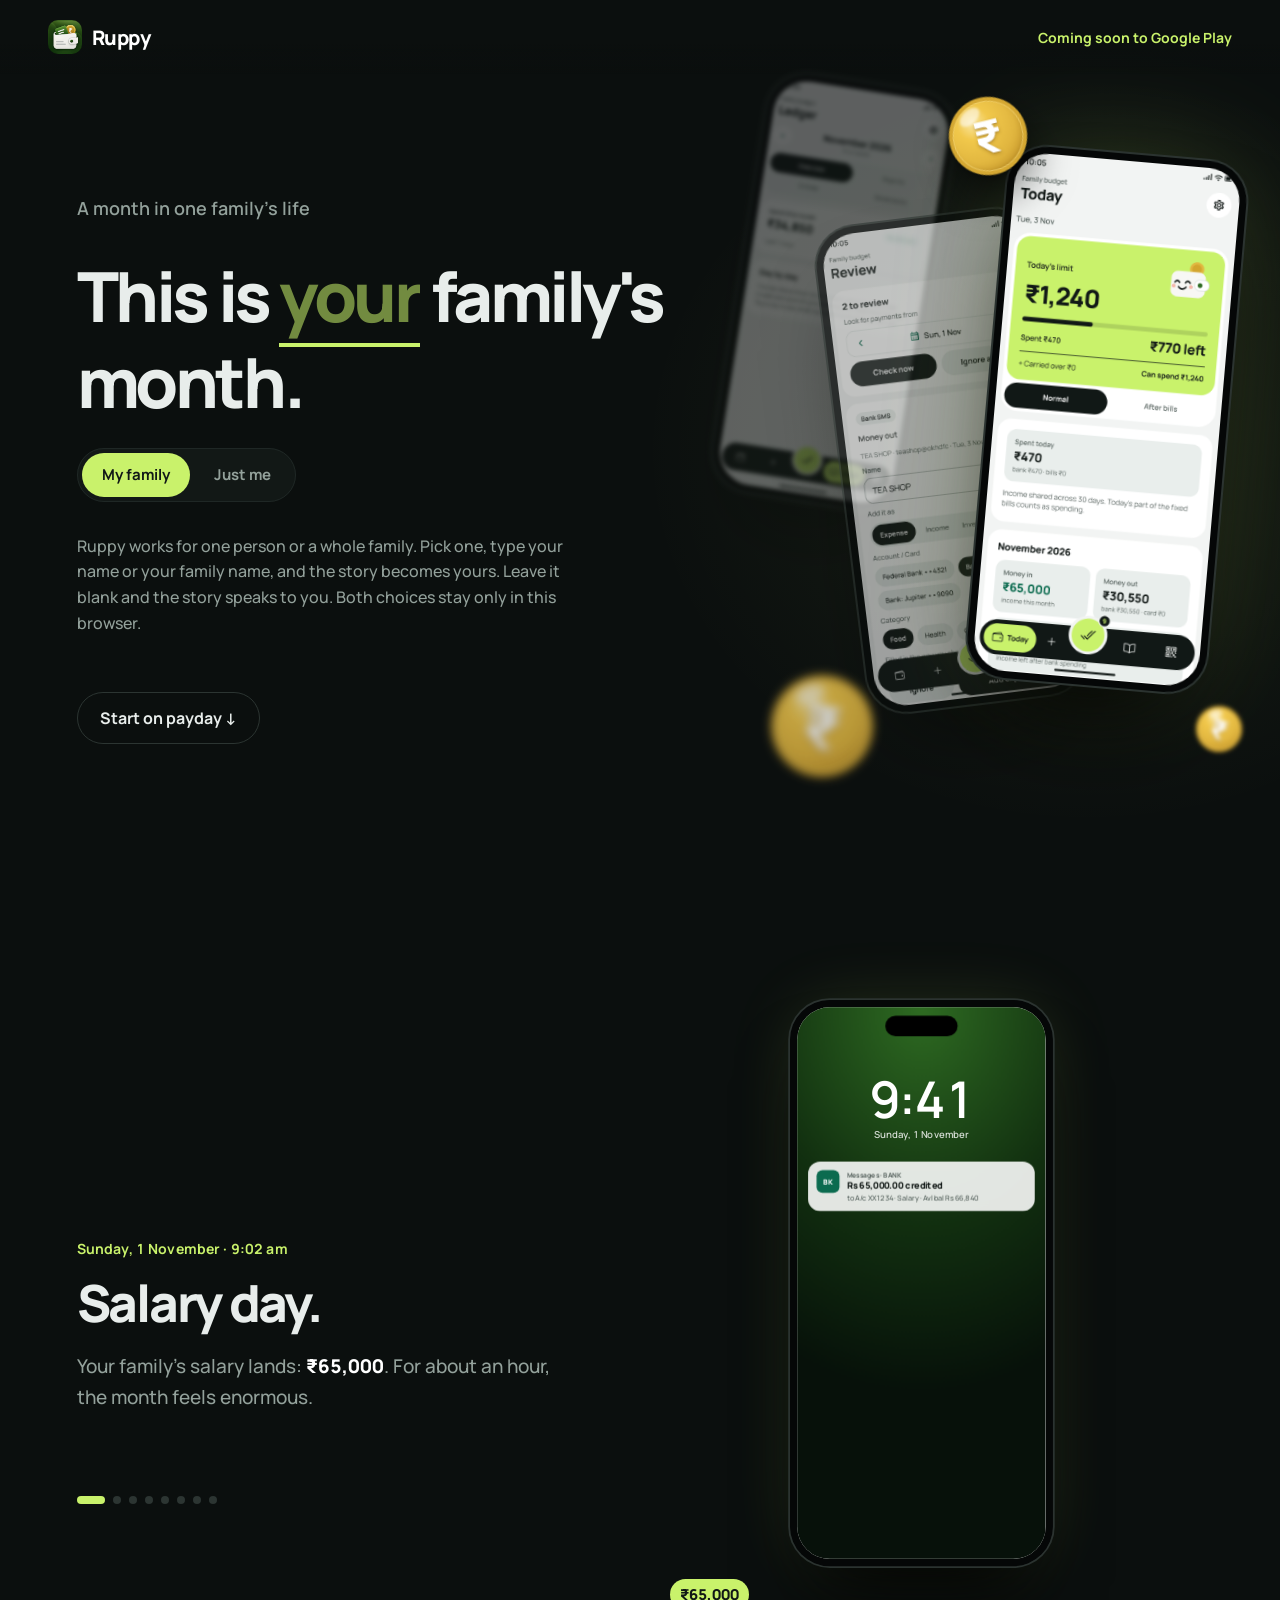
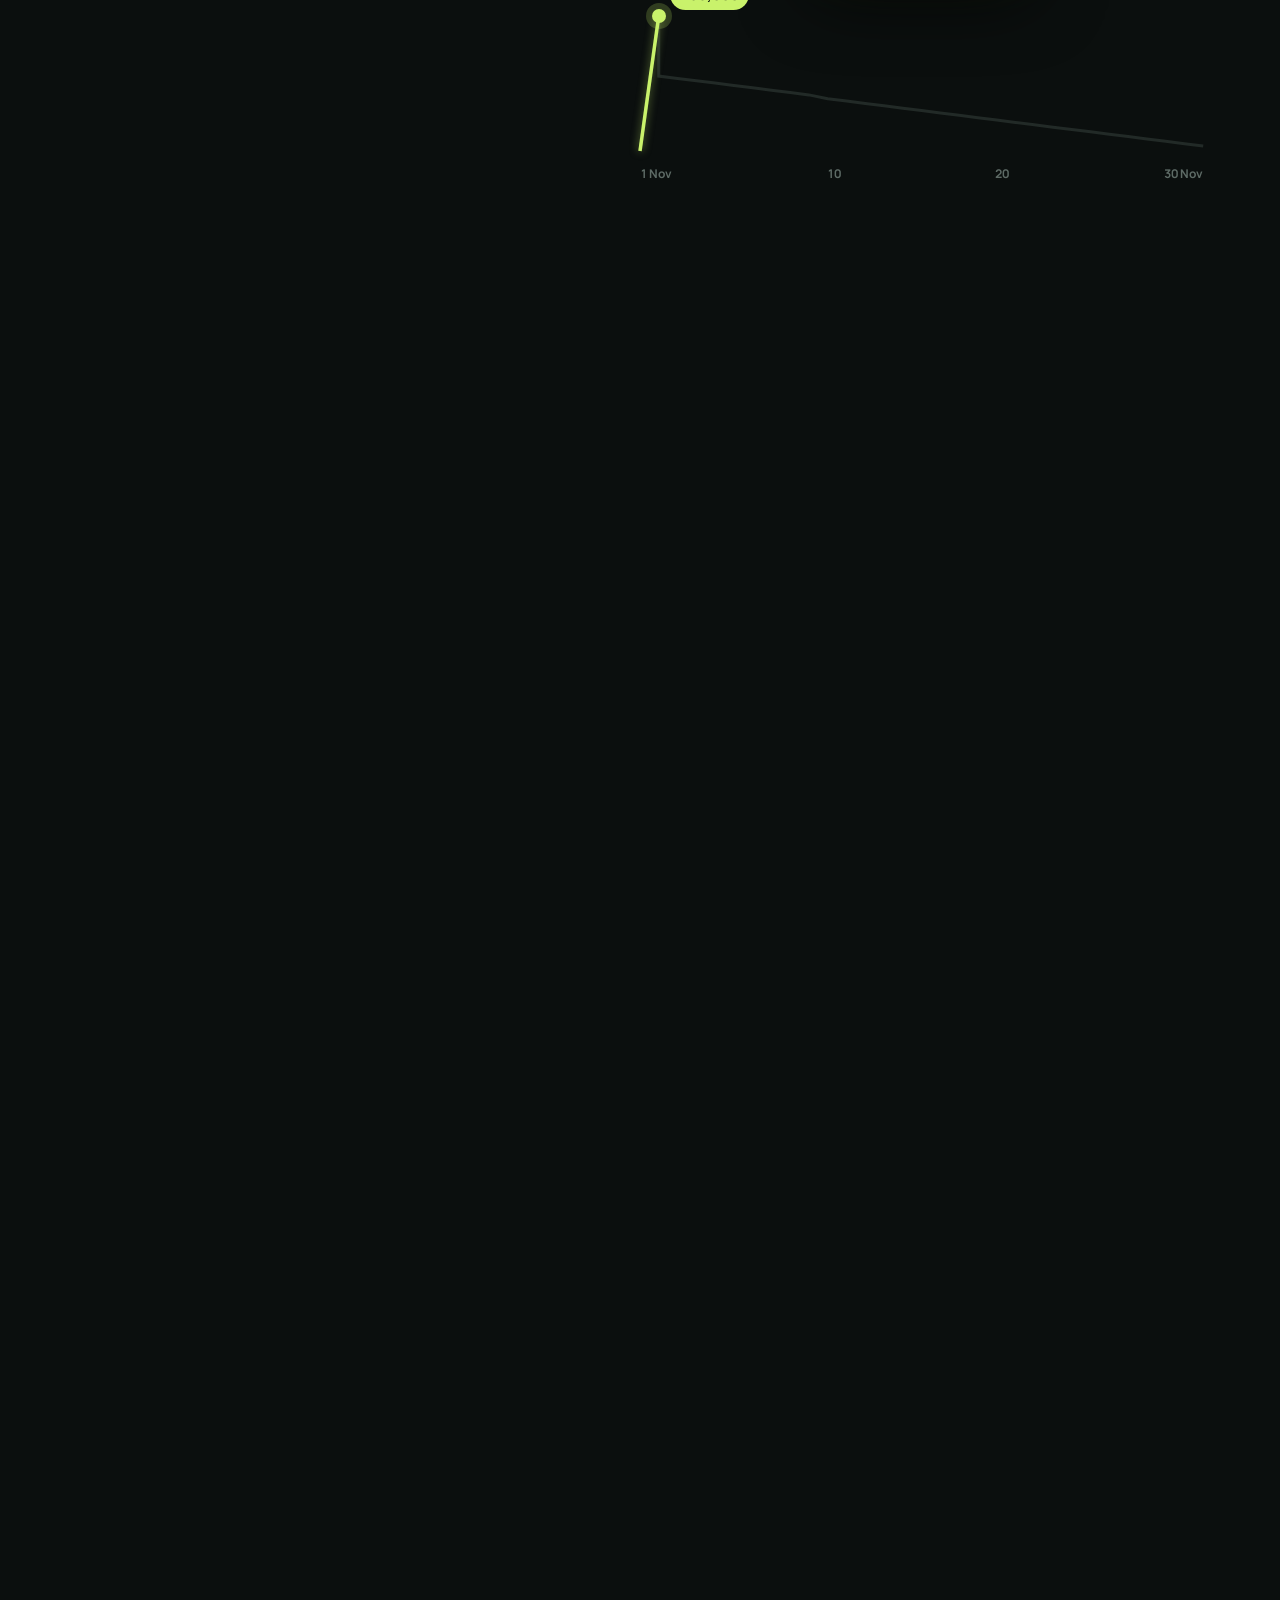
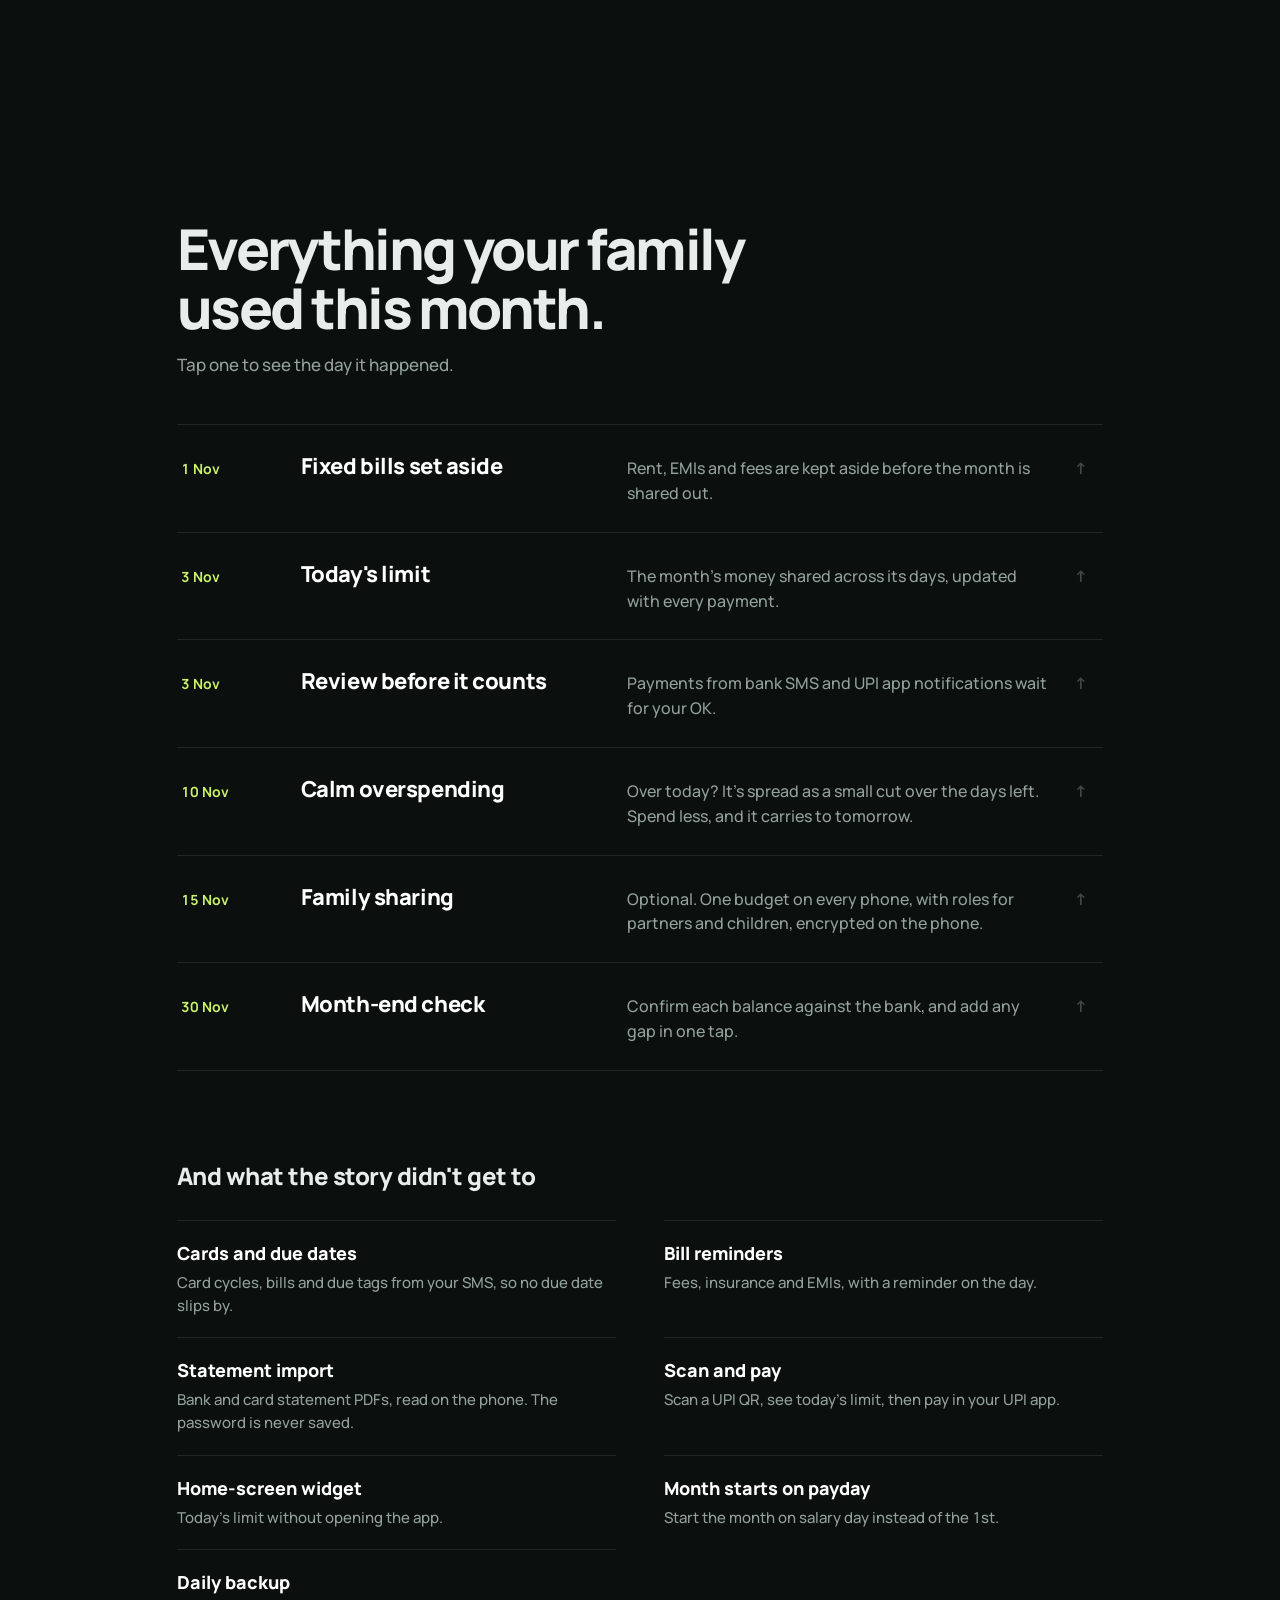
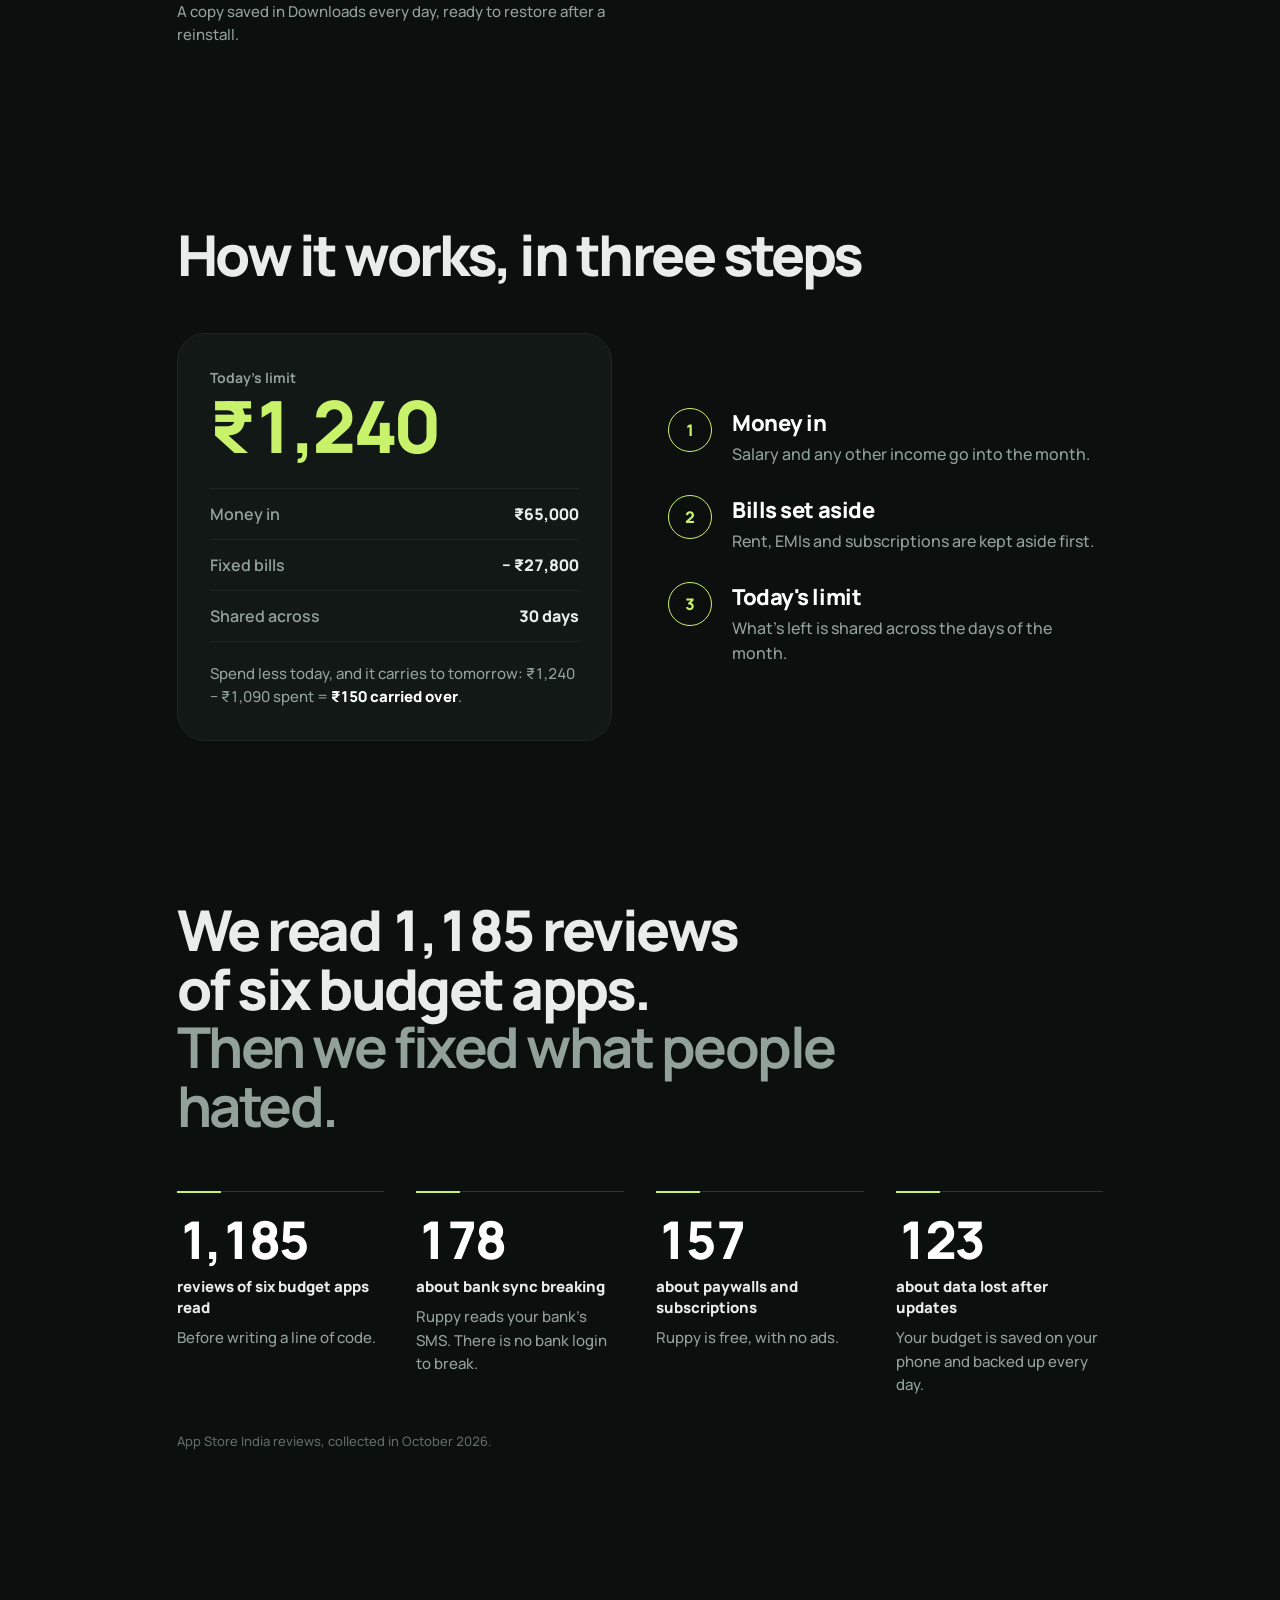
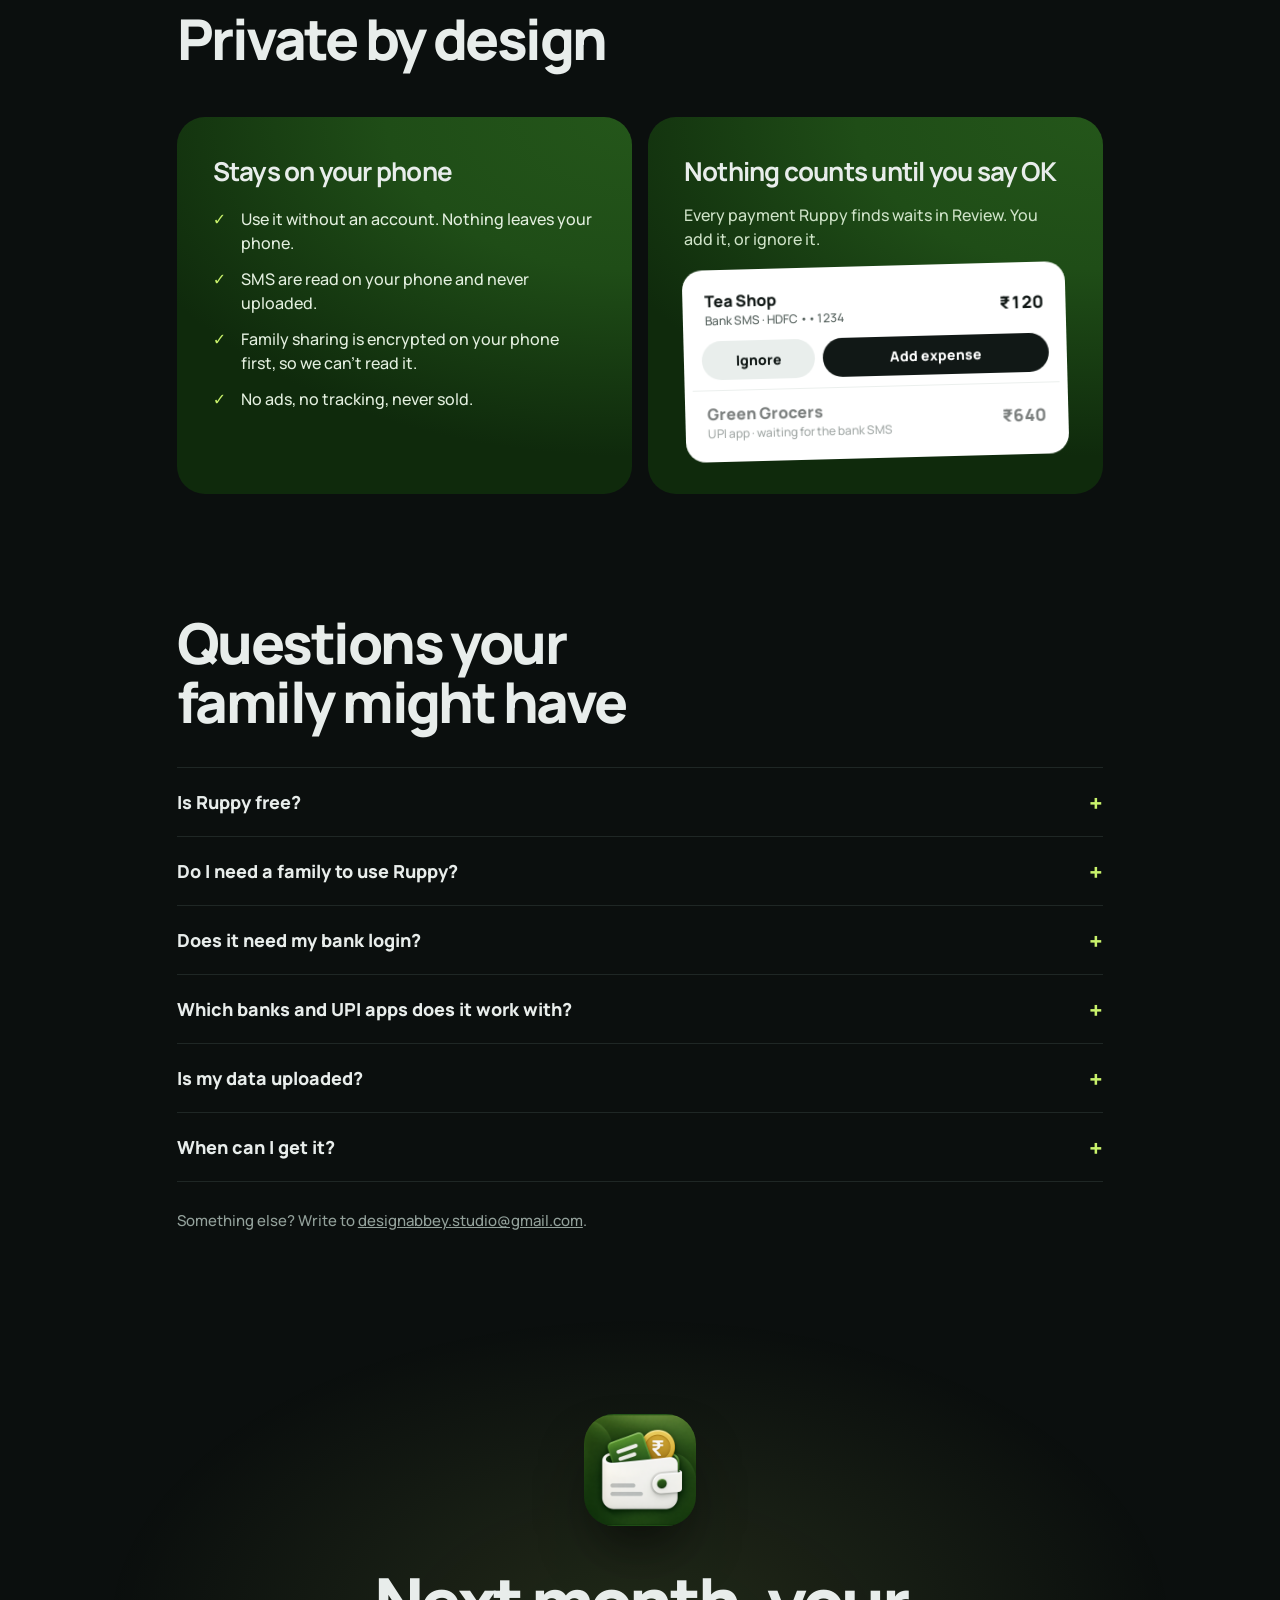
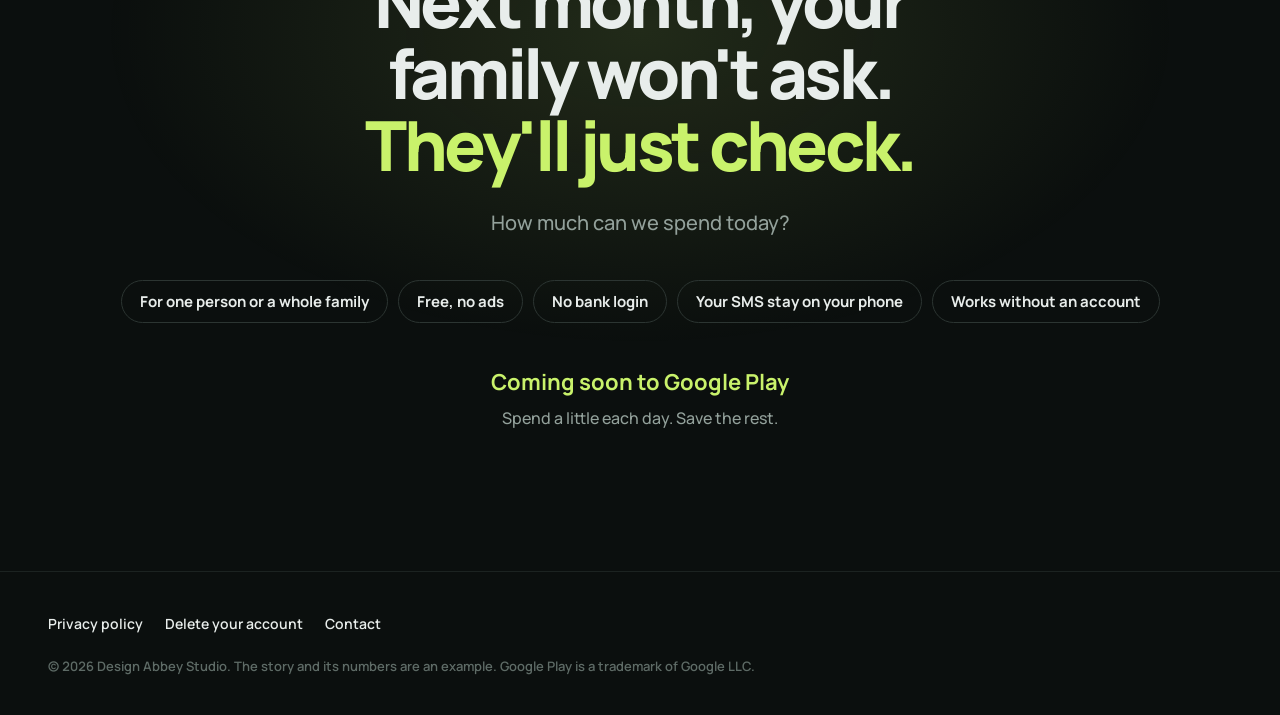
==== commit f5a94df4: "Saint John Berchmans (Nov 26): Add share image and parallax to the story page 1200x630 og.png with o" ====
--- a/index.html
+++ b/index.html
@@ -5,6 +5,19 @@
 <meta name="viewport" content="width=device-width, initial-scale=1">
 <title>Ruppy · How much can we spend today?</title>
 <meta name="description" content="One month, day by day, and the question Ruppy answers every day: how much can we spend today? For one person or a whole family. Free, no ads, no bank login. Coming soon to Google Play.">
+<link rel="canonical" href="https://roji43.github.io/ruppy/">
+<meta property="og:type" content="website">
+<meta property="og:site_name" content="Ruppy">
+<meta property="og:url" content="https://roji43.github.io/ruppy/">
+<meta property="og:title" content="Ruppy · How much can we spend today?">
+<meta property="og:description" content="Your month's money, shared across its days. One limit for today. Free, no ads, no bank login. Coming soon to Google Play.">
+<meta property="og:image" content="https://roji43.github.io/ruppy/assets/og.png">
+<meta property="og:image:width" content="1200">
+<meta property="og:image:height" content="630">
+<meta property="og:image:alt" content="Ruppy: How much can we spend today? The Today screen shows a ₹1,240 limit with ₹770 left.">
+<meta name="twitter:card" content="summary_large_image">
+<meta name="twitter:image" content="https://roji43.github.io/ruppy/assets/og.png">
+<meta name="theme-color" content="#0B0F0E">
 <link rel="icon" href="assets/ruppy-app-icon.png">
 <link rel="stylesheet" href="story.css">
 <script>document.documentElement.classList.add('js')</script>
@@ -75,6 +88,7 @@
   <fieldset class="mode"><legend class="sr">Whose month is it?</legend><label><input type="radio" name="mode" value="family" checked><span>My family</span></label><label><input type="radio" name="mode" value="solo"><span>Just me</span></label></fieldset>
   <p class="name-hint" id="name-hint">Ruppy works for one person or a whole family. Pick one, type your name or your family name, and the story becomes yours. Leave it blank and the story speaks to you. Both choices stay only in this browser.</p>
   <a class="scroll-cue" href="#story">Start on payday <span aria-hidden="true">↓</span></a>
+  <div class="hero-art" aria-hidden="true"><div class="hp hp1" data-speed=".04"><img src="assets/screens/ledger-30nov.png" alt=""></div><div class="hp hp2" data-speed=".08"><img src="assets/screens/review-teashop.png" alt=""></div><div class="hp hp3" data-speed=".14"><img src="assets/screens/today-3nov.png" alt=""></div><img class="pc pc1" data-speed="-.3" src="assets/ruppy-coin.png" alt=""><img class="pc pc2" data-speed="-.15" src="assets/ruppy-coin.png" alt=""><img class="pc pc3" data-speed="-.25" src="assets/ruppy-coin.png" alt=""></div>
 </section>
 
 <div class="story" id="story" style="--n:8">
@@ -92,6 +106,7 @@
 
 <section class="recap" id="features"><h2>Everything <span class="v-fam"><span class="v-name">the <span class="fam">Holy</span> family</span><span class="v-you">your family</span></span><span class="v-solo"><span class="v-name"><span class="fam">Holy</span></span><span class="v-you">you</span></span> used this month.</h2><p class="recap-sub">Tap one to see the day it happened.</p><ol class="used"><li><a href="#day-2"><span class="f-day">1 Nov</span><b>Fixed bills set aside</b><span class="f-line">Rent, EMIs and fees are kept aside before the month is shared out.</span><span class="f-go" aria-hidden="true">↑</span></a></li><li><a href="#day-4"><span class="f-day">3 Nov</span><b>Today's limit</b><span class="f-line">The month's money shared across its days, updated with every payment.</span><span class="f-go" aria-hidden="true">↑</span></a></li><li><a href="#day-5"><span class="f-day">3 Nov</span><b>Review before it counts</b><span class="f-line">Payments from bank SMS and UPI app notifications wait for your OK.</span><span class="f-go" aria-hidden="true">↑</span></a></li><li><a href="#day-6"><span class="f-day">10 Nov</span><b>Calm overspending</b><span class="f-line">Over today? It's spread as a small cut over the days left. Spend less, and it carries to tomorrow.</span><span class="f-go" aria-hidden="true">↑</span></a></li><li><a href="#day-7"><span class="f-day">15 Nov</span><b>Family sharing</b><span class="f-line">Optional. One budget on every phone, with roles for partners and children, encrypted on the phone.</span><span class="f-go" aria-hidden="true">↑</span></a></li><li><a href="#day-8"><span class="f-day">30 Nov</span><b>Month-end check</b><span class="f-line">Confirm each balance against the bank, and add any gap in one tap.</span><span class="f-go" aria-hidden="true">↑</span></a></li></ol><h3 class="more-h">And what the story didn't get to</h3><ul class="more"><li><b>Cards and due dates</b><span>Card cycles, bills and due tags from your SMS, so no due date slips by.</span></li><li><b>Bill reminders</b><span>Fees, insurance and EMIs, with a reminder on the day.</span></li><li><b>Statement import</b><span>Bank and card statement PDFs, read on the phone. The password is never saved.</span></li><li><b>Scan and pay</b><span>Scan a UPI QR, see today's limit, then pay in your UPI app.</span></li><li><b>Home-screen widget</b><span>Today's limit without opening the app.</span></li><li><b>Month starts on payday</b><span>Start the month on salary day instead of the 1st.</span></li><li><b>Daily backup</b><span>A copy saved in Downloads every day, ready to restore after a reinstall.</span></li></ul></section><section class="how" id="how"><h2>How it works, in three steps</h2><div class="how-grid"><div class="calc" aria-label="Example: ₹65,000 income minus ₹27,800 fixed bills, shared across 30 days, is ₹1,240 for today."><small>Today's limit</small><b class="calc-n">₹1,240</b><dl><div><dt>Money in</dt><dd>₹65,000</dd></div><div><dt>Fixed bills</dt><dd>− ₹27,800</dd></div><div><dt>Shared across</dt><dd>30 days</dd></div></dl><p class="calc-carry">Spend less today, and it carries to tomorrow: ₹1,240 − ₹1,090 spent = <b>₹150 carried over</b>.</p></div><ol class="hw"><li><span class="hw-n">1</span><div><b>Money in</b><p>Salary and any other income go into the month.</p></div></li><li><span class="hw-n">2</span><div><b>Bills set aside</b><p>Rent, EMIs and subscriptions are kept aside first.</p></div></li><li><span class="hw-n">3</span><div><b>Today's limit</b><p>What's left is shared across the days of the month.</p></div></li></ol></div></section><section class="why"><h2>We read 1,185 reviews of six budget apps.<br><span>Then we fixed what people hated.</span></h2><div class="why-stats"><div class="why-stat"><b>1,185</b><span>reviews of six budget apps read</span><p>Before writing a line of code.</p></div><div class="why-stat"><b>178</b><span>about bank sync breaking</span><p>Ruppy reads your bank’s SMS. There is no bank login to break.</p></div><div class="why-stat"><b>157</b><span>about paywalls and subscriptions</span><p>Ruppy is free, with no ads.</p></div><div class="why-stat"><b>123</b><span>about data lost after updates</span><p>Your budget is saved on your phone and backed up every day.</p></div></div><p class="why-note">App Store India reviews, collected in October 2026.</p></section><section class="priv" id="privacy"><h2>Private by design</h2><div class="priv-grid"><article class="pcard"><h3>Stays on your phone</h3><ul><li>Use it without an account. Nothing leaves your phone.</li><li>SMS are read on your phone and never uploaded.</li><li>Family sharing is encrypted on your phone first, so we can't read it.</li><li>No ads, no tracking, never sold.</li></ul></article><article class="pcard"><h3>Nothing counts until you say OK</h3><p>Every payment Ruppy finds waits in Review. You add it, or ignore it.</p><div class="rv" aria-hidden="true"><div class="rv-row"><div><b>Tea Shop</b><small>Bank SMS · HDFC ••1234</small></div><span>₹120</span></div><div class="rv-btns"><span>Ignore</span><span class="on">Add expense</span></div><div class="rv-row dim"><div><b>Green Grocers</b><small>UPI app · waiting for the bank SMS</small></div><span>₹640</span></div></div></article></div></section><section class="faq" id="faq"><h2>Questions <span class="v-fam"><span class="v-name">the <span class="fam">Holy</span> family</span><span class="v-you">your family</span></span><span class="v-solo"><span class="v-name"><span class="fam">Holy</span></span><span class="v-you">you</span></span> might have</h2><div class="qs"><details class="q"><summary>Is Ruppy free?</summary><p>Yes. Free for everyone, with no ads and no subscriptions.</p></details><details class="q"><summary>Do I need a family to use Ruppy?</summary><p>No. Ruppy works as a personal budget for one person. Family sharing is optional, and you can add family members any time.</p></details><details class="q"><summary>Does it need my bank login?</summary><p>No. Ruppy reads the payment SMS your bank already sends you, on your phone. Nothing counts until you approve it in Review.</p></details><details class="q"><summary>Which banks and UPI apps does it work with?</summary><p>Any bank that sends payment SMS. With notification access on, it also catches payments from GPay, PhonePe, Paytm, BHIM, CRED and Amazon Pay.</p></details><details class="q"><summary>Is my data uploaded?</summary><p>Not unless you choose family sharing. Choose “Continue on this phone only” and nothing leaves your phone. With family sharing, your budget is encrypted on your phone before it is sent, so we can’t read it. SMS text is never uploaded.</p></details><details class="q"><summary>When can I get it?</summary><p>Ruppy is coming soon to Google Play, for Android.</p></details></div><p class="faq-mail">Something else? Write to <a href="mailto:designabbey.studio@gmail.com">designabbey.studio@gmail.com</a>.</p></section>
 <section class="ending">
+  <div class="end-art" aria-hidden="true"><img class="pc ec1" data-speed="-.3" src="assets/ruppy-coin.png" alt=""><img class="pc ec2" data-speed="-.2" src="assets/ruppy-coin.png" alt=""><img class="pc ec3" data-speed="-.2" src="assets/ruppy-coin.png" alt=""></div>
   <img class="end-icon" src="assets/ruppy-app-icon.png" alt="The Ruppy app icon: Wally the wallet with a rupee coin">
   <h2>Next month, <span class="v-fam"><span class="v-name">the <span class="fam">Holy</span> family won't ask.</span><span class="v-you">your family won't ask.</span></span><span class="v-solo"><span class="v-name"><span class="fam">Holy</span> won't wonder.</span><span class="v-you">you won't wonder.</span></span><br><em><span class="v-fam">They'll just check.</span><span class="v-solo">Just check.</span></em></h2>
   <p class="end-q"><span class="v-fam">How much can we spend today?</span><span class="v-solo">How much can I spend today?</span></p>
@@ -182,6 +197,16 @@
   fitPhone(); onScroll();
   if (location.hash.startsWith('#day-')) { const a = document.querySelector('a[href="' + location.hash + '"]'); if (a) a.click(); }
   if (still) document.documentElement.classList.add('still');
+  // parallax: each layer moves at its own speed relative to its section's centre; off for reduced motion
+  const layers = still ? [] : [...document.querySelectorAll('[data-speed]')];
+  function drift() {
+    for (const el of layers) {
+      const sec = el.closest('section').getBoundingClientRect();
+      const y = (innerHeight / 2 - (sec.top + sec.height / 2)) * +el.dataset.speed;
+      el.style.setProperty('--py', y.toFixed(1) + 'px');
+    }
+  }
+  if (layers.length) { addEventListener('scroll', () => requestAnimationFrame(drift), { passive: true }); addEventListener('resize', drift); drift(); }
 })();
 </script>
 </body>
--- a/story.css
+++ b/story.css
@@ -170,6 +170,33 @@
 .rv-btns span{text-align:center;padding:10px;border-radius:999px;background:#E9EEEC;font-size:14px;font-weight:800}
 .rv-btns .on{background:var(--ink);color:#fff}
 
+/* parallax layers (moved by --py from the script) */
+.opening{position:relative;overflow:hidden}
+.opening > *:not(.hero-art){position:relative;z-index:2}
+.hero-art{position:absolute;inset:0;pointer-events:none;z-index:1}
+.hp{position:absolute;width:250px;aspect-ratio:412/915;border-radius:40px;background:#050707;padding:7px;
+  box-shadow:0 0 0 2px #2b3330,0 50px 90px -30px rgba(0,0,0,.9);transform:translate3d(0,var(--py,0),0) rotate(var(--r,0deg));will-change:transform}
+.hp img{display:block;width:100%;height:100%;object-fit:cover;object-position:top;border-radius:33px}
+.hp1{right:4%;top:8%;--r:9deg;opacity:.35;filter:blur(2px);width:210px}
+.hp2{right:20%;top:30%;--r:-7deg;opacity:.6}
+.hp3{right:7%;top:36%;--r:5deg;width:270px;box-shadow:0 0 0 2px #2b3330,0 60px 100px -30px rgba(0,0,0,.95),0 0 120px -20px rgba(201,242,107,.25)}
+.pc{position:absolute;transform:translate3d(0,var(--py,0),0) rotate(var(--r,0deg));will-change:transform;filter:drop-shadow(0 18px 20px rgba(0,0,0,.55))}
+.pc1{width:92px;right:33%;top:20%;--r:-14deg}
+.pc2{width:54px;right:3%;top:74%;--r:18deg;filter:blur(2px)}
+.pc3{width:140px;right:28%;top:76%;--r:10deg;filter:blur(5px);opacity:.8}
+.ending{position:relative;overflow:hidden}
+.ending > *:not(.end-art){position:relative;z-index:2}
+.end-art{position:absolute;inset:0;pointer-events:none;z-index:1}
+.ec1{width:110px;left:12%;top:22%;--r:-12deg}
+.ec2{width:60px;right:16%;top:16%;--r:20deg;filter:blur(2px)}
+.ec3{width:120px;right:3%;bottom:3%;--r:8deg;filter:blur(4px);opacity:.7}
+@media (max-width:1100px){.hp1{display:none}.hp2{right:30%}}
+@media (max-width:860px){
+  .hero-art .hp{display:none}
+  .pc1{width:64px;right:6%;top:14%}.pc3{width:90px;right:-4%;top:82%}.pc2{right:auto;left:72%;top:88%}
+  .ec1{width:70px;left:4%;top:10%}.ec3{width:96px;right:-6%;bottom:6%}
+}
+
 /* ending */
 .ending{min-height:100svh;display:flex;flex-direction:column;align-items:center;justify-content:center;text-align:center;padding:120px 20px;
   background:radial-gradient(60% 50% at 50% 40%,rgba(201,242,107,.12),transparent 70%)}
@@ -235,3 +262,17 @@
   .js .para{font-size:16px;line-height:1.55}
   .js .dots{margin-top:20px}
 }
+
+/* opening art: only where there's room, in its own right-hand column; text keeps to the left */
+.hp{display:none}
+@media (min-width:1200px){
+  .opening{max-width:none;padding-right:44%}
+  .opening h1{font-size:clamp(56px,5.4vw,88px)}
+  .hero-art{left:56%}
+  .hp{display:block}
+  .hp1{right:auto;left:4%;top:9%;width:190px}
+  .hp2{right:auto;left:22%;top:24%;width:220px}
+  .hp3{right:auto;left:48%;top:17%;width:240px}
+  .pc1{right:auto;left:40%;top:10%}.pc2{right:6%;top:78%}.pc3{right:auto;left:8%;top:74%;width:120px}
+}
+@media (min-width:861px) and (max-width:1199px){.pc1{right:5%;top:12%;width:70px}.pc3{right:2%;top:80%;width:100px}.pc2{right:14%;top:60%}}
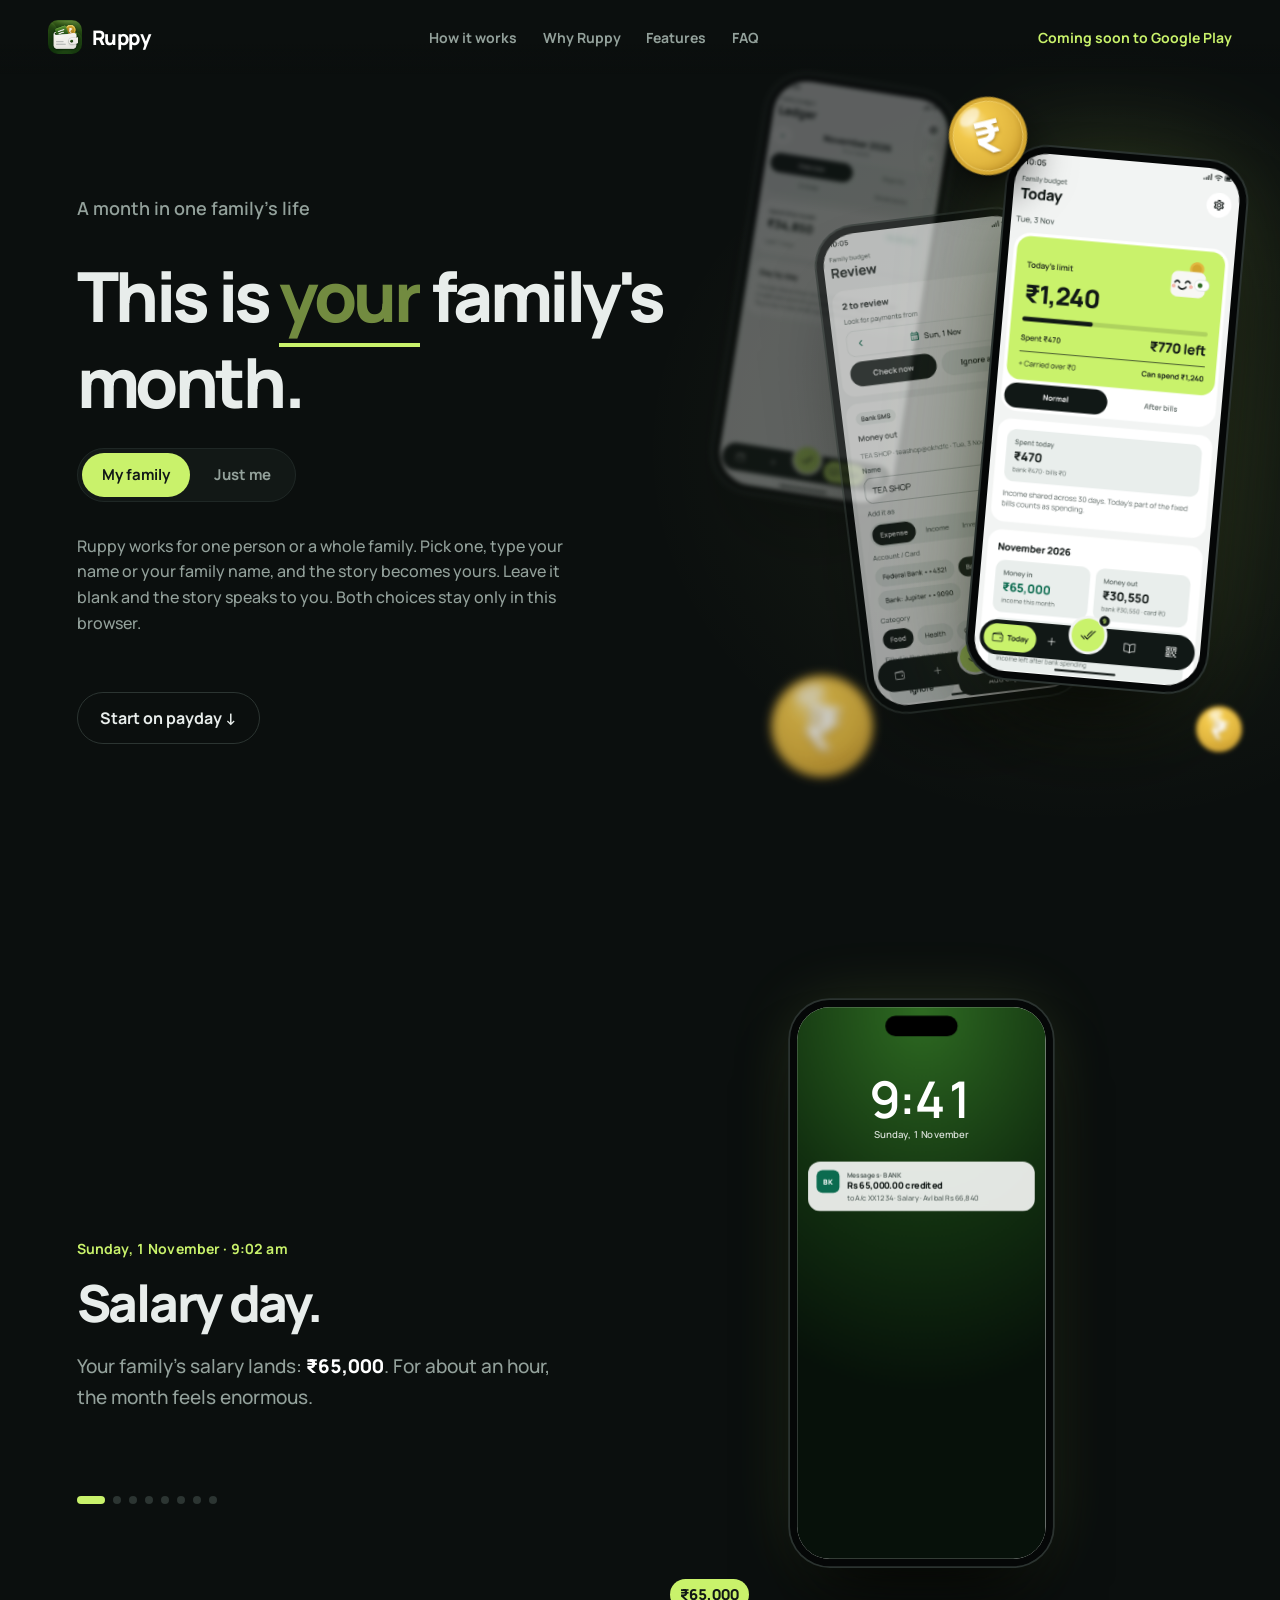
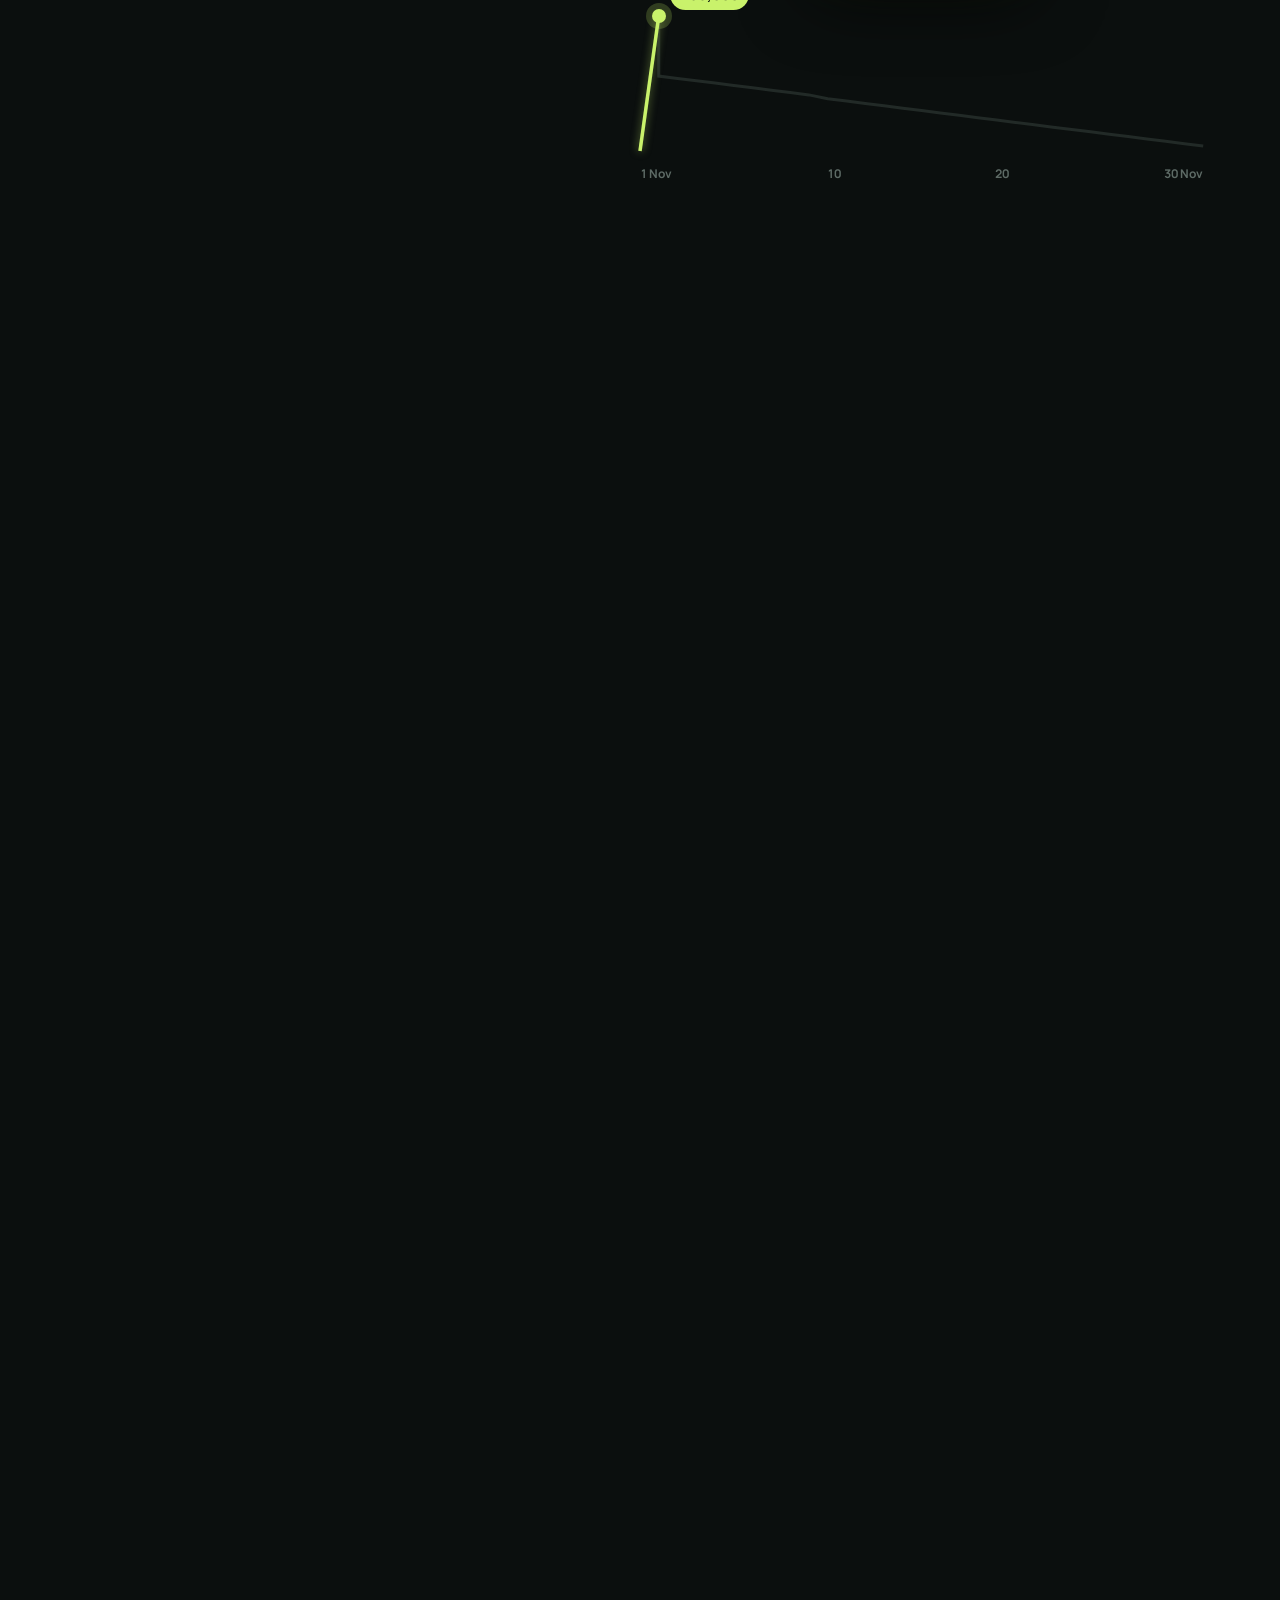
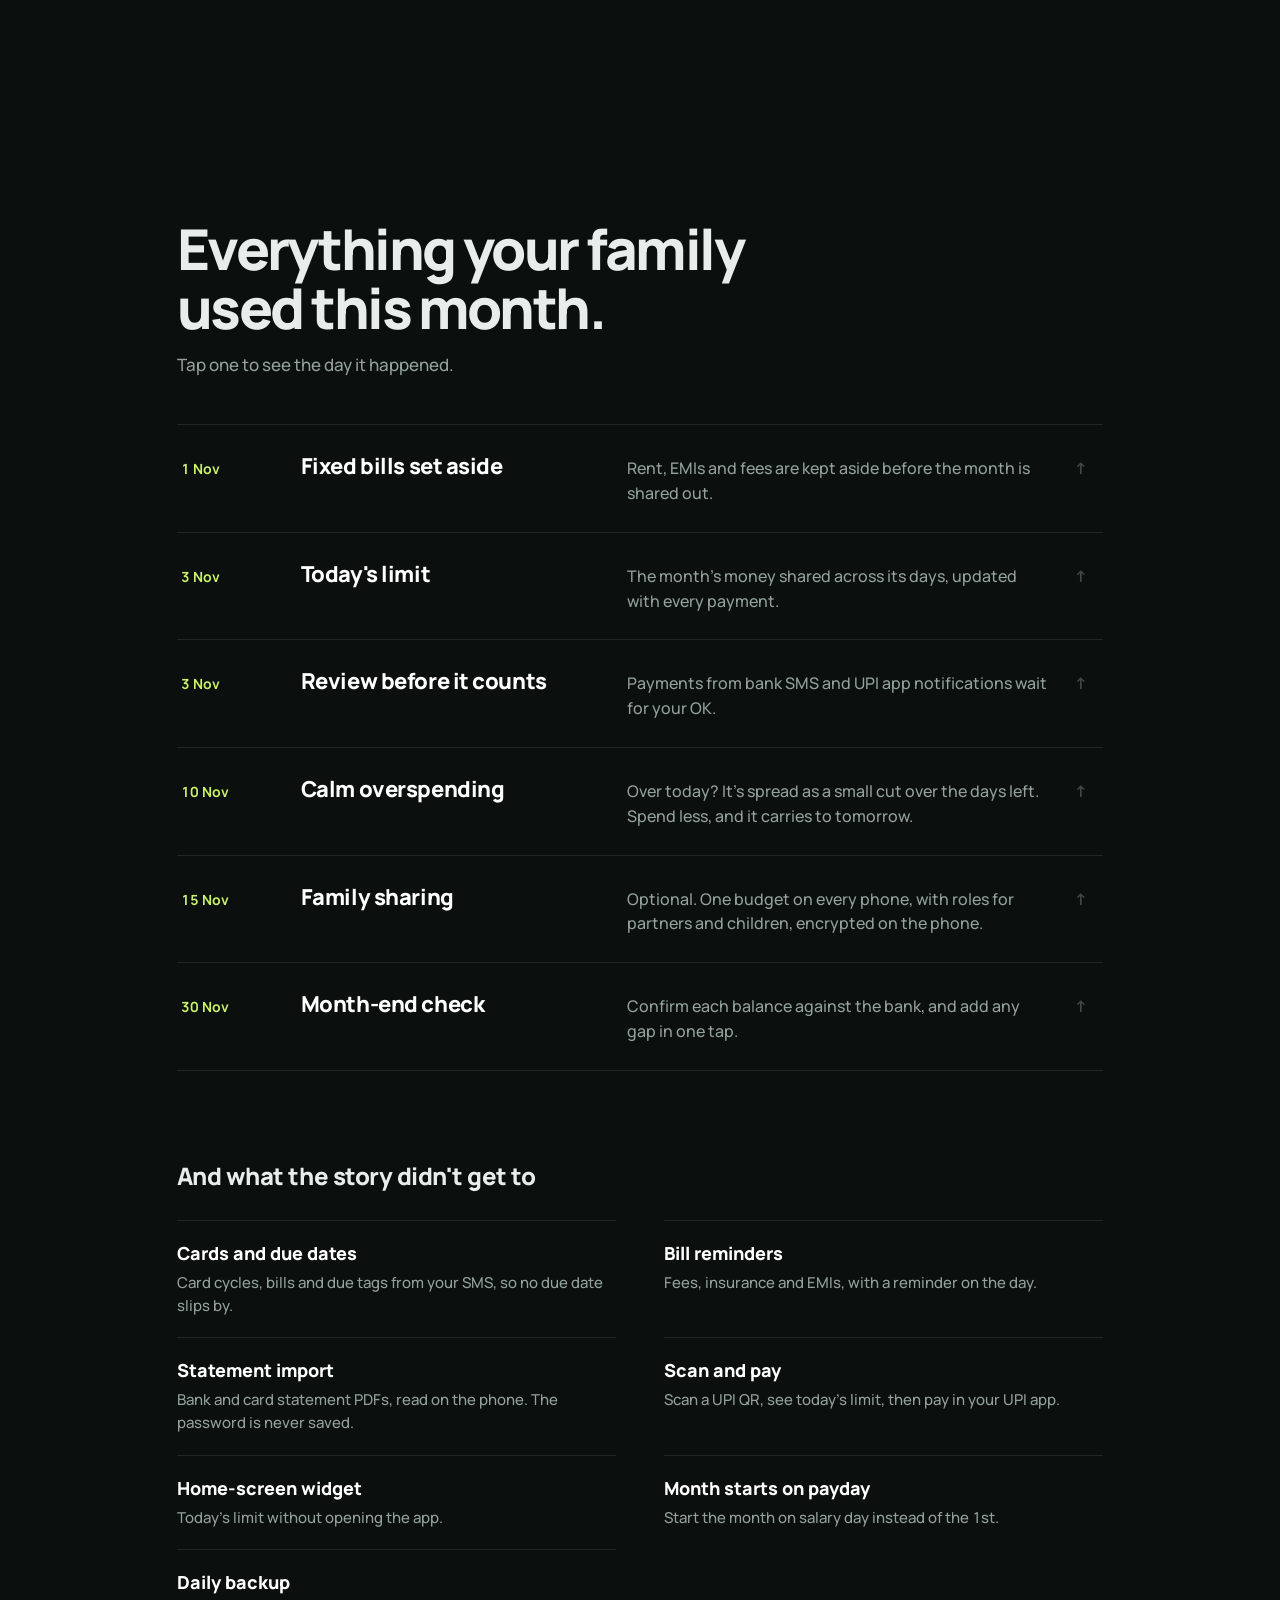
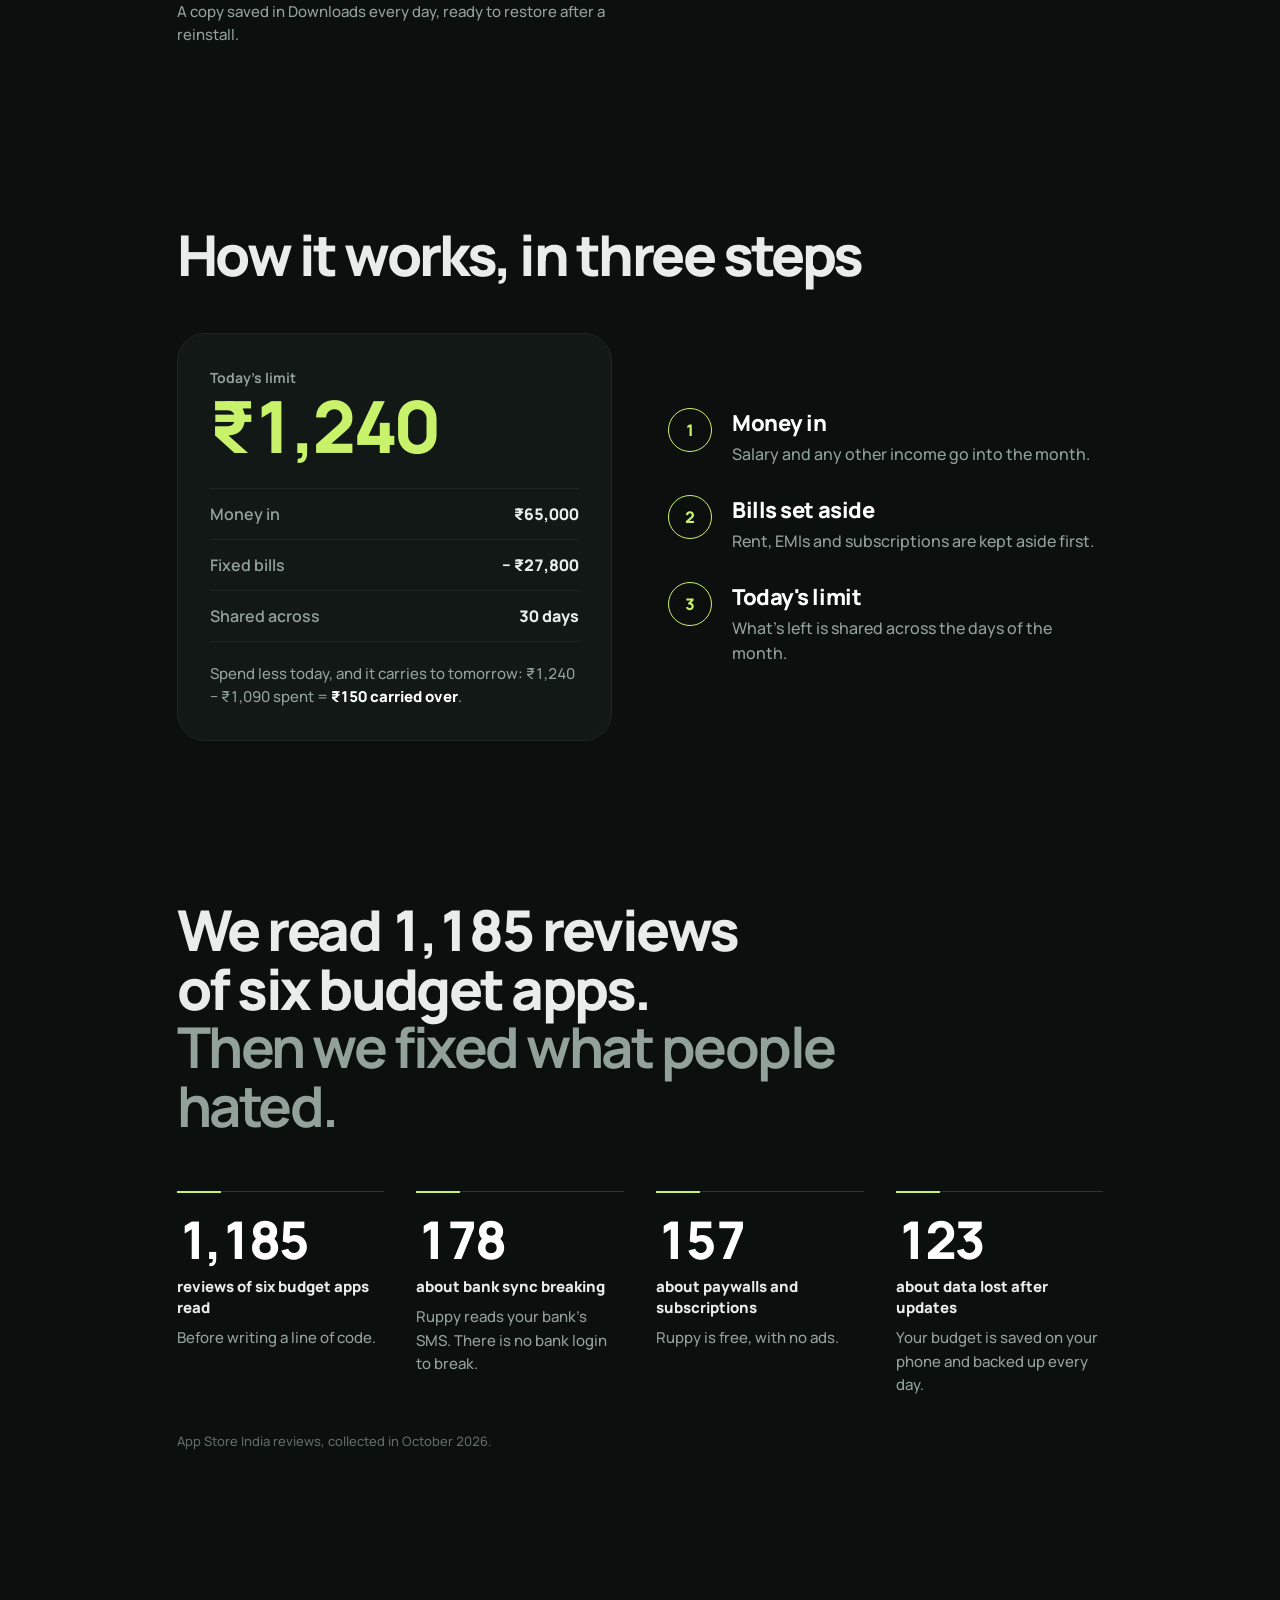
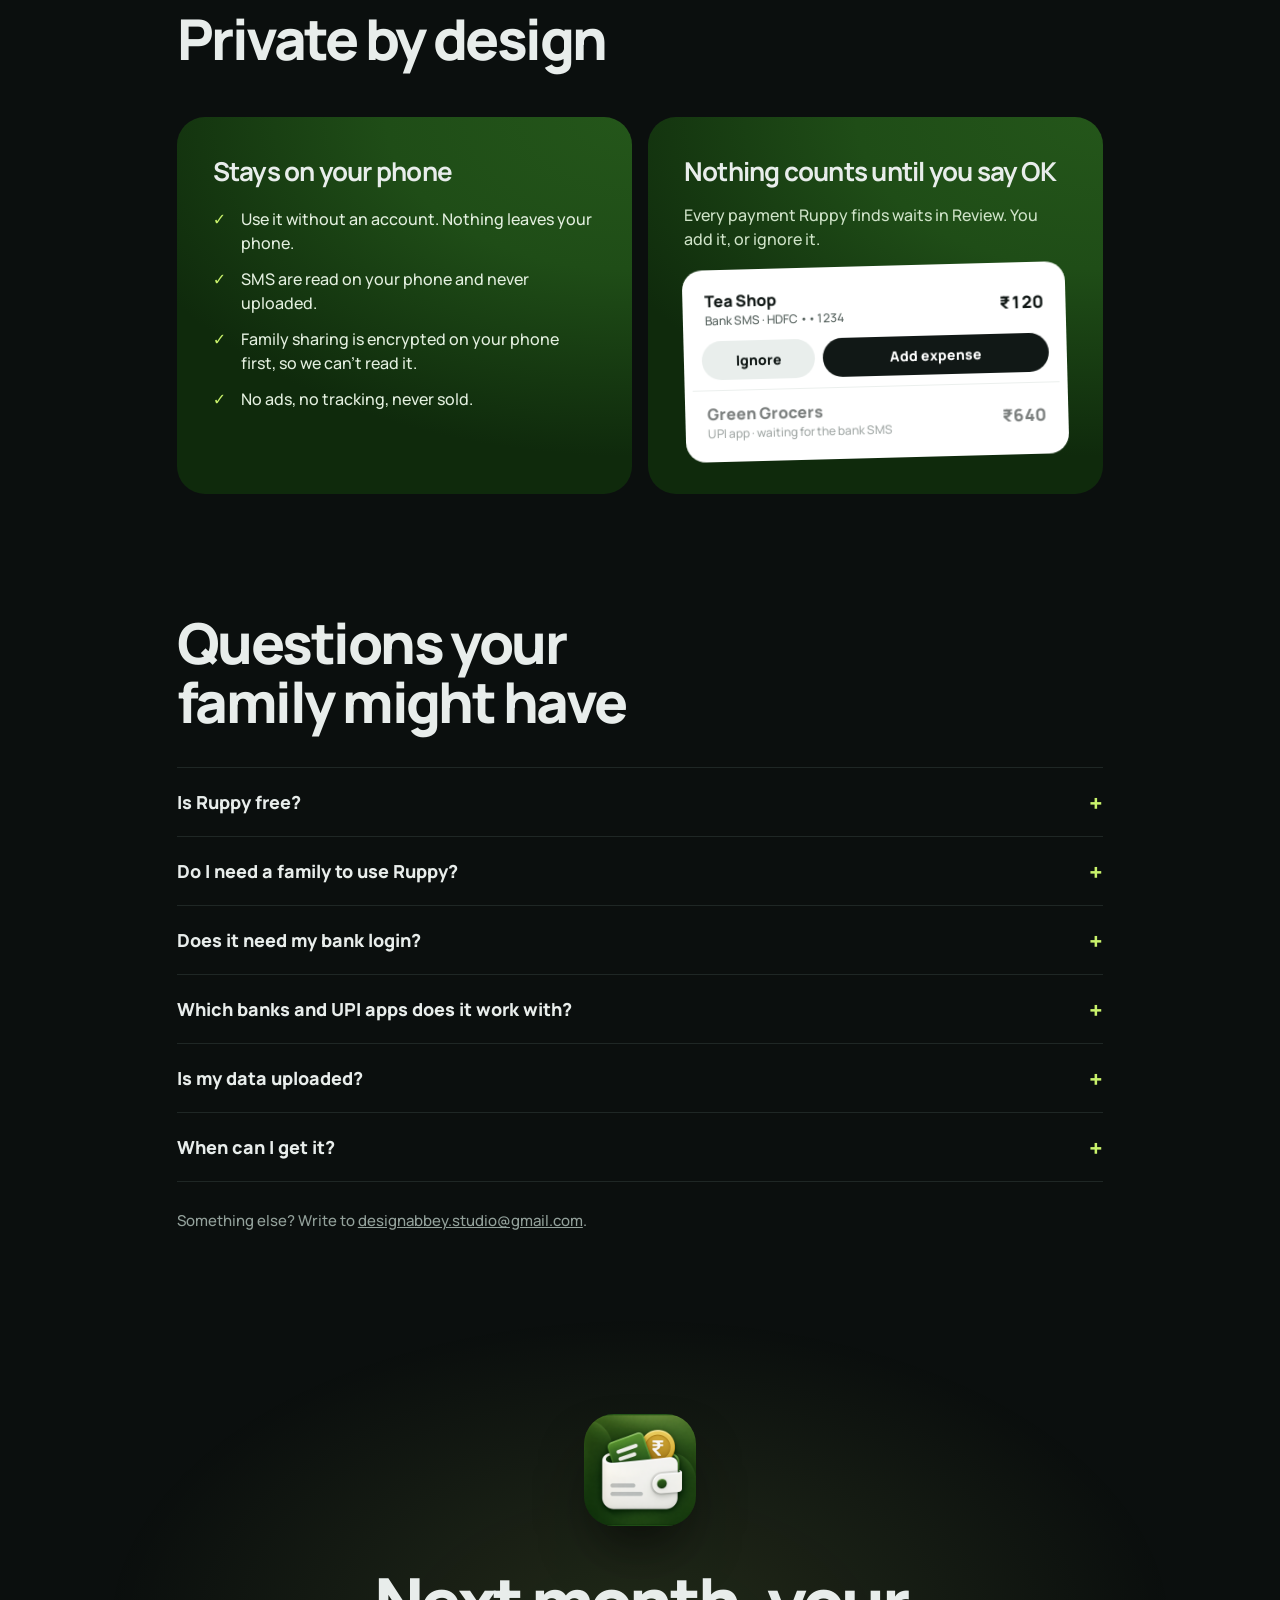
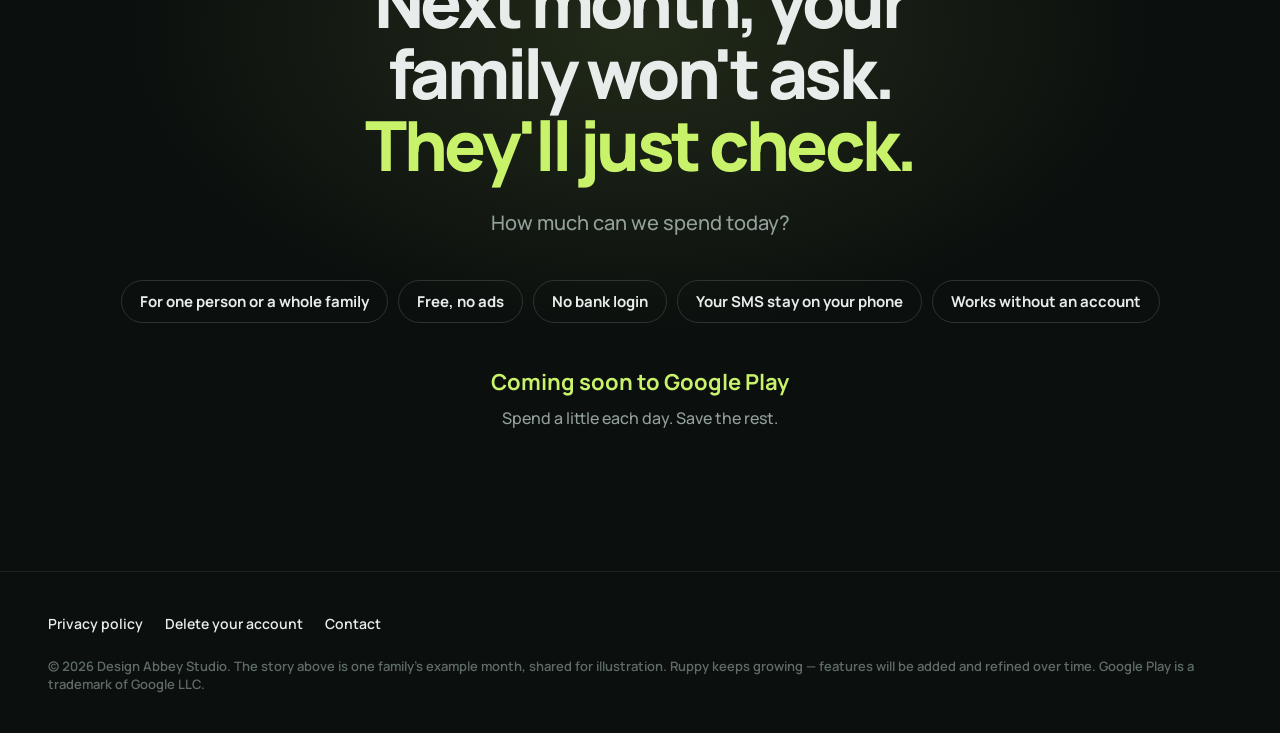
==== commit 0b2c28e3: "Saint John Berchmans (Nov 26): Add site nav to the header and rewrite the footer line Generated by M" ====
--- a/index.html
+++ b/index.html
@@ -79,7 +79,7 @@
 </style>
 </head>
 <body>
-<header class="bar"><a class="logo" href="#top"><img src="assets/ruppy-app-icon.png" alt=""><b>Ruppy</b></a><span class="soon">Coming soon to Google Play</span></header>
+<header class="bar"><a class="logo" href="#top"><img src="assets/ruppy-app-icon.png" alt=""><b>Ruppy</b></a><nav class="nav" aria-label="Site"><a href="#how">How it works</a><a href="#why">Why Ruppy</a><a href="#features">Features</a><a href="#faq">FAQ</a></nav><span class="soon">Coming soon to Google Play</span></header>
 
 <main id="top">
 <section class="opening">
@@ -104,7 +104,7 @@
  </div>
 </div>
 
-<section class="recap" id="features"><h2>Everything <span class="v-fam"><span class="v-name">the <span class="fam">Holy</span> family</span><span class="v-you">your family</span></span><span class="v-solo"><span class="v-name"><span class="fam">Holy</span></span><span class="v-you">you</span></span> used this month.</h2><p class="recap-sub">Tap one to see the day it happened.</p><ol class="used"><li><a href="#day-2"><span class="f-day">1 Nov</span><b>Fixed bills set aside</b><span class="f-line">Rent, EMIs and fees are kept aside before the month is shared out.</span><span class="f-go" aria-hidden="true">↑</span></a></li><li><a href="#day-4"><span class="f-day">3 Nov</span><b>Today's limit</b><span class="f-line">The month's money shared across its days, updated with every payment.</span><span class="f-go" aria-hidden="true">↑</span></a></li><li><a href="#day-5"><span class="f-day">3 Nov</span><b>Review before it counts</b><span class="f-line">Payments from bank SMS and UPI app notifications wait for your OK.</span><span class="f-go" aria-hidden="true">↑</span></a></li><li><a href="#day-6"><span class="f-day">10 Nov</span><b>Calm overspending</b><span class="f-line">Over today? It's spread as a small cut over the days left. Spend less, and it carries to tomorrow.</span><span class="f-go" aria-hidden="true">↑</span></a></li><li><a href="#day-7"><span class="f-day">15 Nov</span><b>Family sharing</b><span class="f-line">Optional. One budget on every phone, with roles for partners and children, encrypted on the phone.</span><span class="f-go" aria-hidden="true">↑</span></a></li><li><a href="#day-8"><span class="f-day">30 Nov</span><b>Month-end check</b><span class="f-line">Confirm each balance against the bank, and add any gap in one tap.</span><span class="f-go" aria-hidden="true">↑</span></a></li></ol><h3 class="more-h">And what the story didn't get to</h3><ul class="more"><li><b>Cards and due dates</b><span>Card cycles, bills and due tags from your SMS, so no due date slips by.</span></li><li><b>Bill reminders</b><span>Fees, insurance and EMIs, with a reminder on the day.</span></li><li><b>Statement import</b><span>Bank and card statement PDFs, read on the phone. The password is never saved.</span></li><li><b>Scan and pay</b><span>Scan a UPI QR, see today's limit, then pay in your UPI app.</span></li><li><b>Home-screen widget</b><span>Today's limit without opening the app.</span></li><li><b>Month starts on payday</b><span>Start the month on salary day instead of the 1st.</span></li><li><b>Daily backup</b><span>A copy saved in Downloads every day, ready to restore after a reinstall.</span></li></ul></section><section class="how" id="how"><h2>How it works, in three steps</h2><div class="how-grid"><div class="calc" aria-label="Example: ₹65,000 income minus ₹27,800 fixed bills, shared across 30 days, is ₹1,240 for today."><small>Today's limit</small><b class="calc-n">₹1,240</b><dl><div><dt>Money in</dt><dd>₹65,000</dd></div><div><dt>Fixed bills</dt><dd>− ₹27,800</dd></div><div><dt>Shared across</dt><dd>30 days</dd></div></dl><p class="calc-carry">Spend less today, and it carries to tomorrow: ₹1,240 − ₹1,090 spent = <b>₹150 carried over</b>.</p></div><ol class="hw"><li><span class="hw-n">1</span><div><b>Money in</b><p>Salary and any other income go into the month.</p></div></li><li><span class="hw-n">2</span><div><b>Bills set aside</b><p>Rent, EMIs and subscriptions are kept aside first.</p></div></li><li><span class="hw-n">3</span><div><b>Today's limit</b><p>What's left is shared across the days of the month.</p></div></li></ol></div></section><section class="why"><h2>We read 1,185 reviews of six budget apps.<br><span>Then we fixed what people hated.</span></h2><div class="why-stats"><div class="why-stat"><b>1,185</b><span>reviews of six budget apps read</span><p>Before writing a line of code.</p></div><div class="why-stat"><b>178</b><span>about bank sync breaking</span><p>Ruppy reads your bank’s SMS. There is no bank login to break.</p></div><div class="why-stat"><b>157</b><span>about paywalls and subscriptions</span><p>Ruppy is free, with no ads.</p></div><div class="why-stat"><b>123</b><span>about data lost after updates</span><p>Your budget is saved on your phone and backed up every day.</p></div></div><p class="why-note">App Store India reviews, collected in October 2026.</p></section><section class="priv" id="privacy"><h2>Private by design</h2><div class="priv-grid"><article class="pcard"><h3>Stays on your phone</h3><ul><li>Use it without an account. Nothing leaves your phone.</li><li>SMS are read on your phone and never uploaded.</li><li>Family sharing is encrypted on your phone first, so we can't read it.</li><li>No ads, no tracking, never sold.</li></ul></article><article class="pcard"><h3>Nothing counts until you say OK</h3><p>Every payment Ruppy finds waits in Review. You add it, or ignore it.</p><div class="rv" aria-hidden="true"><div class="rv-row"><div><b>Tea Shop</b><small>Bank SMS · HDFC ••1234</small></div><span>₹120</span></div><div class="rv-btns"><span>Ignore</span><span class="on">Add expense</span></div><div class="rv-row dim"><div><b>Green Grocers</b><small>UPI app · waiting for the bank SMS</small></div><span>₹640</span></div></div></article></div></section><section class="faq" id="faq"><h2>Questions <span class="v-fam"><span class="v-name">the <span class="fam">Holy</span> family</span><span class="v-you">your family</span></span><span class="v-solo"><span class="v-name"><span class="fam">Holy</span></span><span class="v-you">you</span></span> might have</h2><div class="qs"><details class="q"><summary>Is Ruppy free?</summary><p>Yes. Free for everyone, with no ads and no subscriptions.</p></details><details class="q"><summary>Do I need a family to use Ruppy?</summary><p>No. Ruppy works as a personal budget for one person. Family sharing is optional, and you can add family members any time.</p></details><details class="q"><summary>Does it need my bank login?</summary><p>No. Ruppy reads the payment SMS your bank already sends you, on your phone. Nothing counts until you approve it in Review.</p></details><details class="q"><summary>Which banks and UPI apps does it work with?</summary><p>Any bank that sends payment SMS. With notification access on, it also catches payments from GPay, PhonePe, Paytm, BHIM, CRED and Amazon Pay.</p></details><details class="q"><summary>Is my data uploaded?</summary><p>Not unless you choose family sharing. Choose “Continue on this phone only” and nothing leaves your phone. With family sharing, your budget is encrypted on your phone before it is sent, so we can’t read it. SMS text is never uploaded.</p></details><details class="q"><summary>When can I get it?</summary><p>Ruppy is coming soon to Google Play, for Android.</p></details></div><p class="faq-mail">Something else? Write to <a href="mailto:designabbey.studio@gmail.com">designabbey.studio@gmail.com</a>.</p></section>
+<section class="recap" id="features"><h2>Everything <span class="v-fam"><span class="v-name">the <span class="fam">Holy</span> family</span><span class="v-you">your family</span></span><span class="v-solo"><span class="v-name"><span class="fam">Holy</span></span><span class="v-you">you</span></span> used this month.</h2><p class="recap-sub">Tap one to see the day it happened.</p><ol class="used"><li><a href="#day-2"><span class="f-day">1 Nov</span><b>Fixed bills set aside</b><span class="f-line">Rent, EMIs and fees are kept aside before the month is shared out.</span><span class="f-go" aria-hidden="true">↑</span></a></li><li><a href="#day-4"><span class="f-day">3 Nov</span><b>Today's limit</b><span class="f-line">The month's money shared across its days, updated with every payment.</span><span class="f-go" aria-hidden="true">↑</span></a></li><li><a href="#day-5"><span class="f-day">3 Nov</span><b>Review before it counts</b><span class="f-line">Payments from bank SMS and UPI app notifications wait for your OK.</span><span class="f-go" aria-hidden="true">↑</span></a></li><li><a href="#day-6"><span class="f-day">10 Nov</span><b>Calm overspending</b><span class="f-line">Over today? It's spread as a small cut over the days left. Spend less, and it carries to tomorrow.</span><span class="f-go" aria-hidden="true">↑</span></a></li><li><a href="#day-7"><span class="f-day">15 Nov</span><b>Family sharing</b><span class="f-line">Optional. One budget on every phone, with roles for partners and children, encrypted on the phone.</span><span class="f-go" aria-hidden="true">↑</span></a></li><li><a href="#day-8"><span class="f-day">30 Nov</span><b>Month-end check</b><span class="f-line">Confirm each balance against the bank, and add any gap in one tap.</span><span class="f-go" aria-hidden="true">↑</span></a></li></ol><h3 class="more-h">And what the story didn't get to</h3><ul class="more"><li><b>Cards and due dates</b><span>Card cycles, bills and due tags from your SMS, so no due date slips by.</span></li><li><b>Bill reminders</b><span>Fees, insurance and EMIs, with a reminder on the day.</span></li><li><b>Statement import</b><span>Bank and card statement PDFs, read on the phone. The password is never saved.</span></li><li><b>Scan and pay</b><span>Scan a UPI QR, see today's limit, then pay in your UPI app.</span></li><li><b>Home-screen widget</b><span>Today's limit without opening the app.</span></li><li><b>Month starts on payday</b><span>Start the month on salary day instead of the 1st.</span></li><li><b>Daily backup</b><span>A copy saved in Downloads every day, ready to restore after a reinstall.</span></li></ul></section><section class="how" id="how"><h2>How it works, in three steps</h2><div class="how-grid"><div class="calc" aria-label="Example: ₹65,000 income minus ₹27,800 fixed bills, shared across 30 days, is ₹1,240 for today."><small>Today's limit</small><b class="calc-n">₹1,240</b><dl><div><dt>Money in</dt><dd>₹65,000</dd></div><div><dt>Fixed bills</dt><dd>− ₹27,800</dd></div><div><dt>Shared across</dt><dd>30 days</dd></div></dl><p class="calc-carry">Spend less today, and it carries to tomorrow: ₹1,240 − ₹1,090 spent = <b>₹150 carried over</b>.</p></div><ol class="hw"><li><span class="hw-n">1</span><div><b>Money in</b><p>Salary and any other income go into the month.</p></div></li><li><span class="hw-n">2</span><div><b>Bills set aside</b><p>Rent, EMIs and subscriptions are kept aside first.</p></div></li><li><span class="hw-n">3</span><div><b>Today's limit</b><p>What's left is shared across the days of the month.</p></div></li></ol></div></section><section class="why" id="why"><h2>We read 1,185 reviews of six budget apps.<br><span>Then we fixed what people hated.</span></h2><div class="why-stats"><div class="why-stat"><b>1,185</b><span>reviews of six budget apps read</span><p>Before writing a line of code.</p></div><div class="why-stat"><b>178</b><span>about bank sync breaking</span><p>Ruppy reads your bank’s SMS. There is no bank login to break.</p></div><div class="why-stat"><b>157</b><span>about paywalls and subscriptions</span><p>Ruppy is free, with no ads.</p></div><div class="why-stat"><b>123</b><span>about data lost after updates</span><p>Your budget is saved on your phone and backed up every day.</p></div></div><p class="why-note">App Store India reviews, collected in October 2026.</p></section><section class="priv" id="privacy"><h2>Private by design</h2><div class="priv-grid"><article class="pcard"><h3>Stays on your phone</h3><ul><li>Use it without an account. Nothing leaves your phone.</li><li>SMS are read on your phone and never uploaded.</li><li>Family sharing is encrypted on your phone first, so we can't read it.</li><li>No ads, no tracking, never sold.</li></ul></article><article class="pcard"><h3>Nothing counts until you say OK</h3><p>Every payment Ruppy finds waits in Review. You add it, or ignore it.</p><div class="rv" aria-hidden="true"><div class="rv-row"><div><b>Tea Shop</b><small>Bank SMS · HDFC ••1234</small></div><span>₹120</span></div><div class="rv-btns"><span>Ignore</span><span class="on">Add expense</span></div><div class="rv-row dim"><div><b>Green Grocers</b><small>UPI app · waiting for the bank SMS</small></div><span>₹640</span></div></div></article></div></section><section class="faq" id="faq"><h2>Questions <span class="v-fam"><span class="v-name">the <span class="fam">Holy</span> family</span><span class="v-you">your family</span></span><span class="v-solo"><span class="v-name"><span class="fam">Holy</span></span><span class="v-you">you</span></span> might have</h2><div class="qs"><details class="q"><summary>Is Ruppy free?</summary><p>Yes. Free for everyone, with no ads and no subscriptions.</p></details><details class="q"><summary>Do I need a family to use Ruppy?</summary><p>No. Ruppy works as a personal budget for one person. Family sharing is optional, and you can add family members any time.</p></details><details class="q"><summary>Does it need my bank login?</summary><p>No. Ruppy reads the payment SMS your bank already sends you, on your phone. Nothing counts until you approve it in Review.</p></details><details class="q"><summary>Which banks and UPI apps does it work with?</summary><p>Any bank that sends payment SMS. With notification access on, it also catches payments from GPay, PhonePe, Paytm, BHIM, CRED and Amazon Pay.</p></details><details class="q"><summary>Is my data uploaded?</summary><p>Not unless you choose family sharing. Choose “Continue on this phone only” and nothing leaves your phone. With family sharing, your budget is encrypted on your phone before it is sent, so we can’t read it. SMS text is never uploaded.</p></details><details class="q"><summary>When can I get it?</summary><p>Ruppy is coming soon to Google Play, for Android.</p></details></div><p class="faq-mail">Something else? Write to <a href="mailto:designabbey.studio@gmail.com">designabbey.studio@gmail.com</a>.</p></section>
 <section class="ending">
   <div class="end-art" aria-hidden="true"><img class="pc ec1" data-speed="-.3" src="assets/ruppy-coin.png" alt=""><img class="pc ec2" data-speed="-.2" src="assets/ruppy-coin.png" alt=""><img class="pc ec3" data-speed="-.2" src="assets/ruppy-coin.png" alt=""></div>
   <img class="end-icon" src="assets/ruppy-app-icon.png" alt="The Ruppy app icon: Wally the wallet with a rupee coin">
@@ -118,7 +118,7 @@
 
 <footer class="foot">
   <a href="privacy.html">Privacy policy</a><a href="delete-account.html">Delete your account</a><a href="mailto:designabbey.studio@gmail.com">Contact</a>
-  <p>© 2026 Design Abbey Studio. The story and its numbers are an example. Google Play is a trademark of Google LLC.</p>
+  <p>© 2026 Design Abbey Studio. The story above is one family's example month, shared for illustration. Ruppy keeps growing — features will be added and refined over time. Google Play is a trademark of Google LLC.</p>
 </footer>
 
 <script>
--- a/story.css
+++ b/story.css
@@ -20,6 +20,12 @@
 .js .story .stage{z-index:1}
 .logo{display:flex;align-items:center;gap:10px;text-decoration:none}
 .logo img{width:34px;height:34px;border-radius:10px}.logo b{font-size:20px;letter-spacing:-.03em}
+
+/* site nav: the sections outside the story, quiet like the bar */
+.nav{display:flex;align-items:center;gap:clamp(14px,2vw,26px)}
+.nav a{font-size:14px;font-weight:700;color:var(--muted);text-decoration:none;white-space:nowrap}
+.nav a:hover{color:var(--lime)}
+#how,#why,#features,#faq,#privacy{scroll-margin-top:90px}
 
 /* opening: the name field is the hook */
 .opening{min-height:100svh;display:flex;flex-direction:column;justify-content:center;padding:120px clamp(16px,6vw,120px) 80px;max-width:1280px;margin:0 auto;
@@ -226,7 +232,10 @@
   .chapter h2{font-size:32px}
   .para{font-size:17px}
   .opening{padding:110px 16px 60px}
+  .bar{flex-wrap:wrap;row-gap:8px;padding-top:14px;padding-bottom:12px}
   .bar .soon{display:none}
+  .nav{order:3;width:100%;gap:6px 14px;flex-wrap:wrap}
+  .nav a{font-size:12.5px}
   .used a{grid-template-columns:64px minmax(0,1fr);gap:4px 14px}.used .f-line{grid-column:2}.f-go{display:none}
   .more{grid-template-columns:1fr}
   .recap,.faq{padding-top:80px}
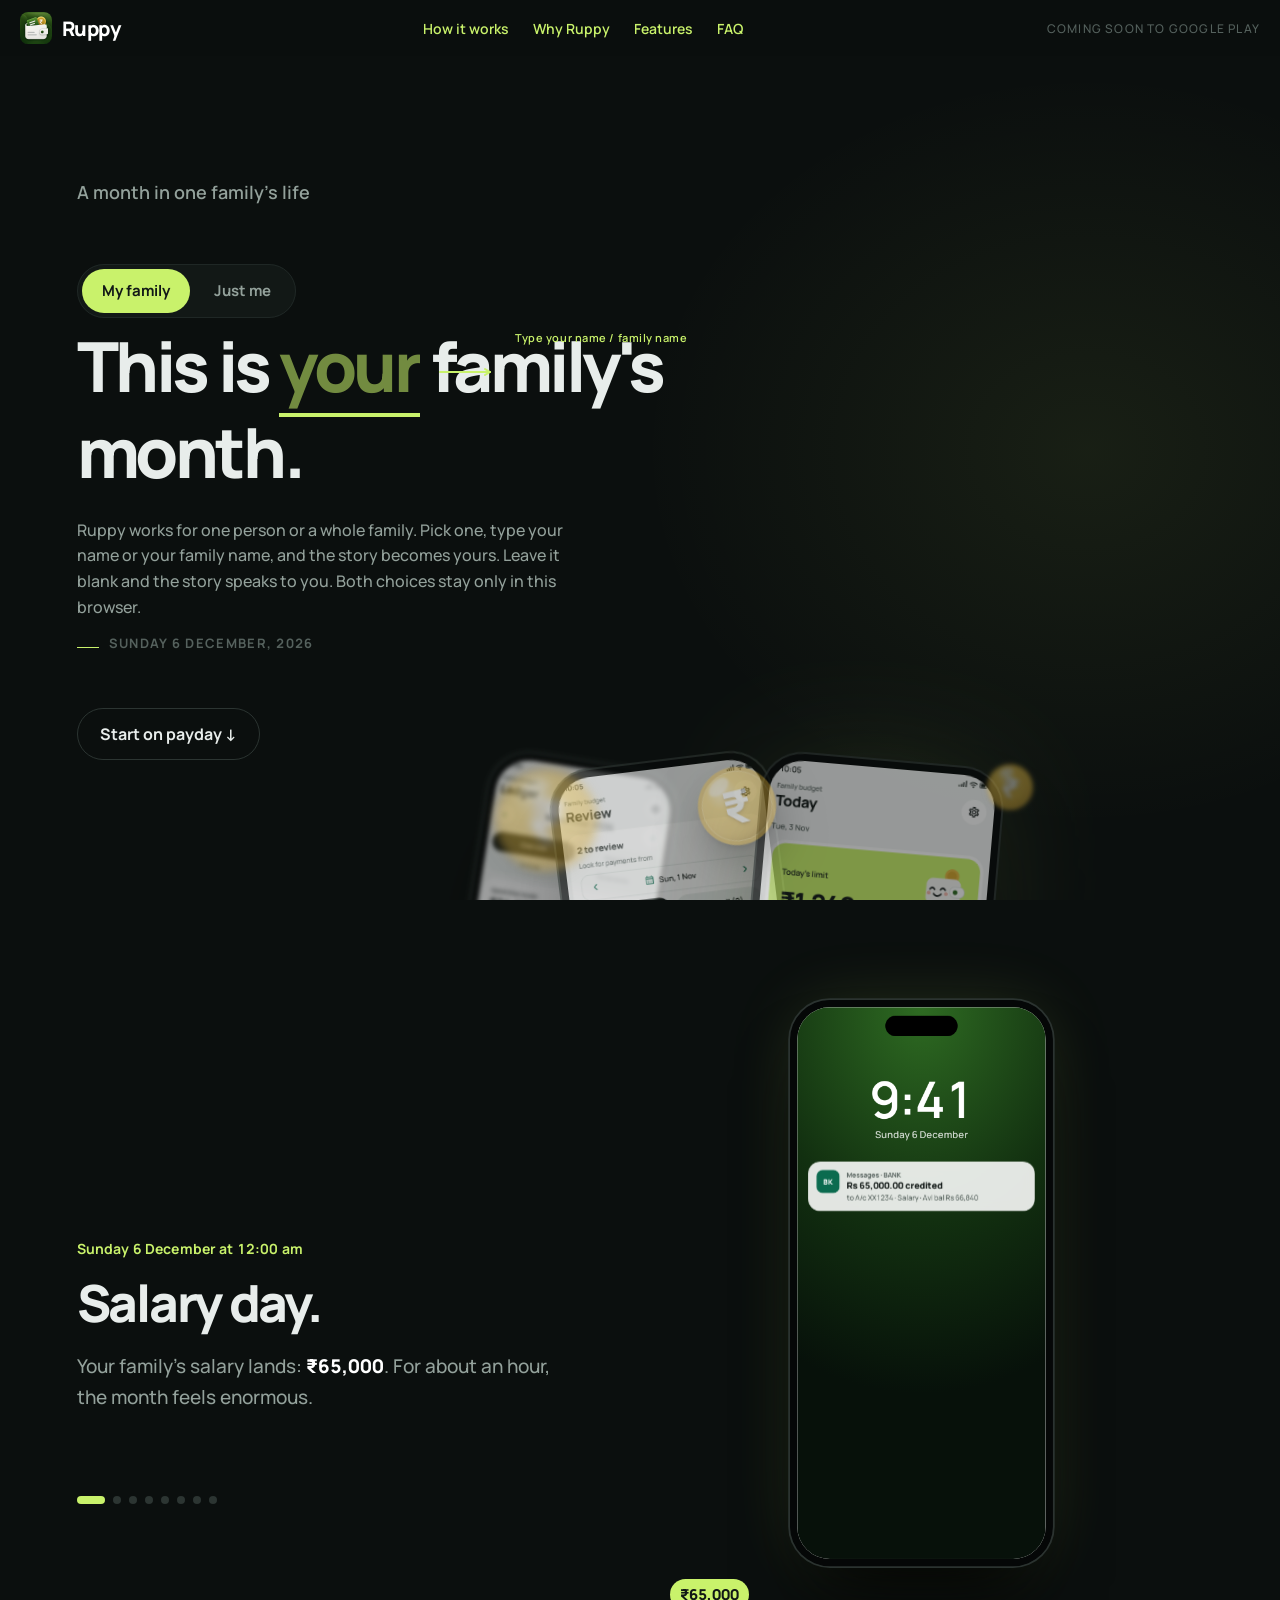
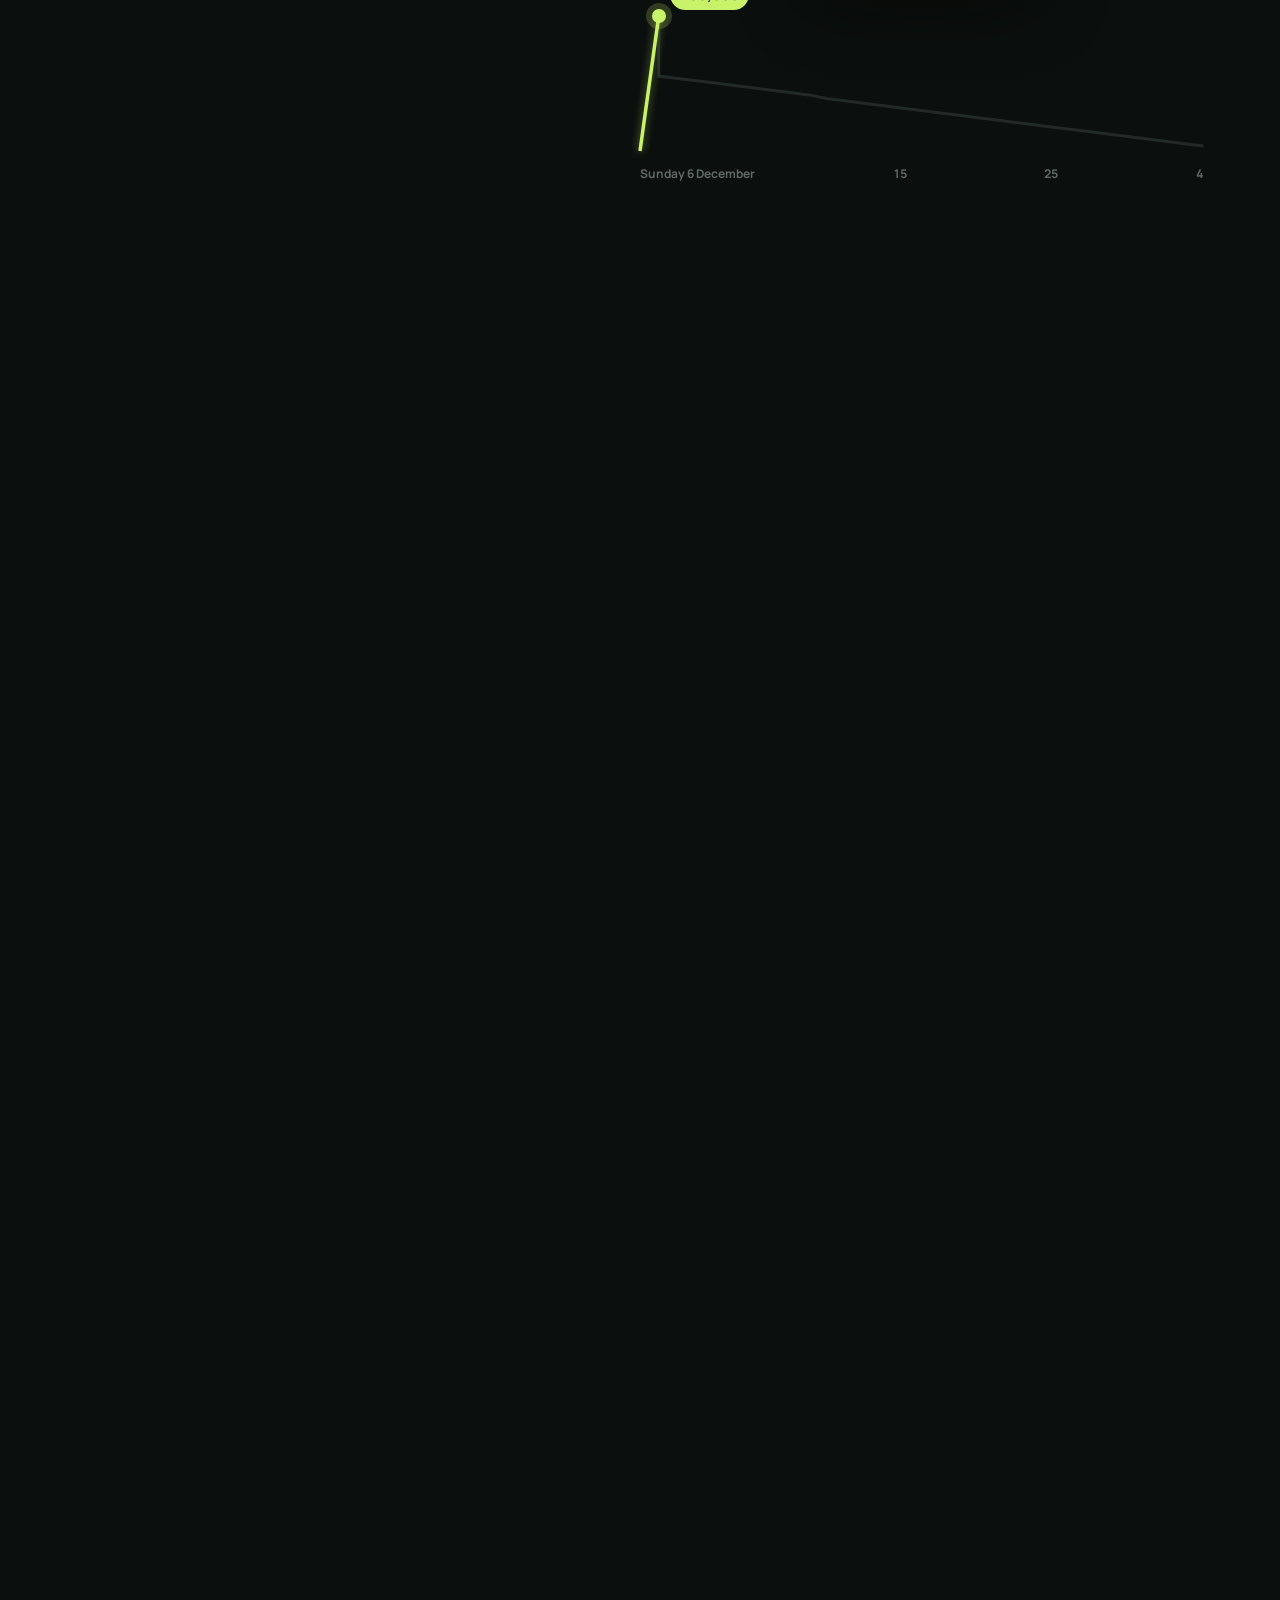
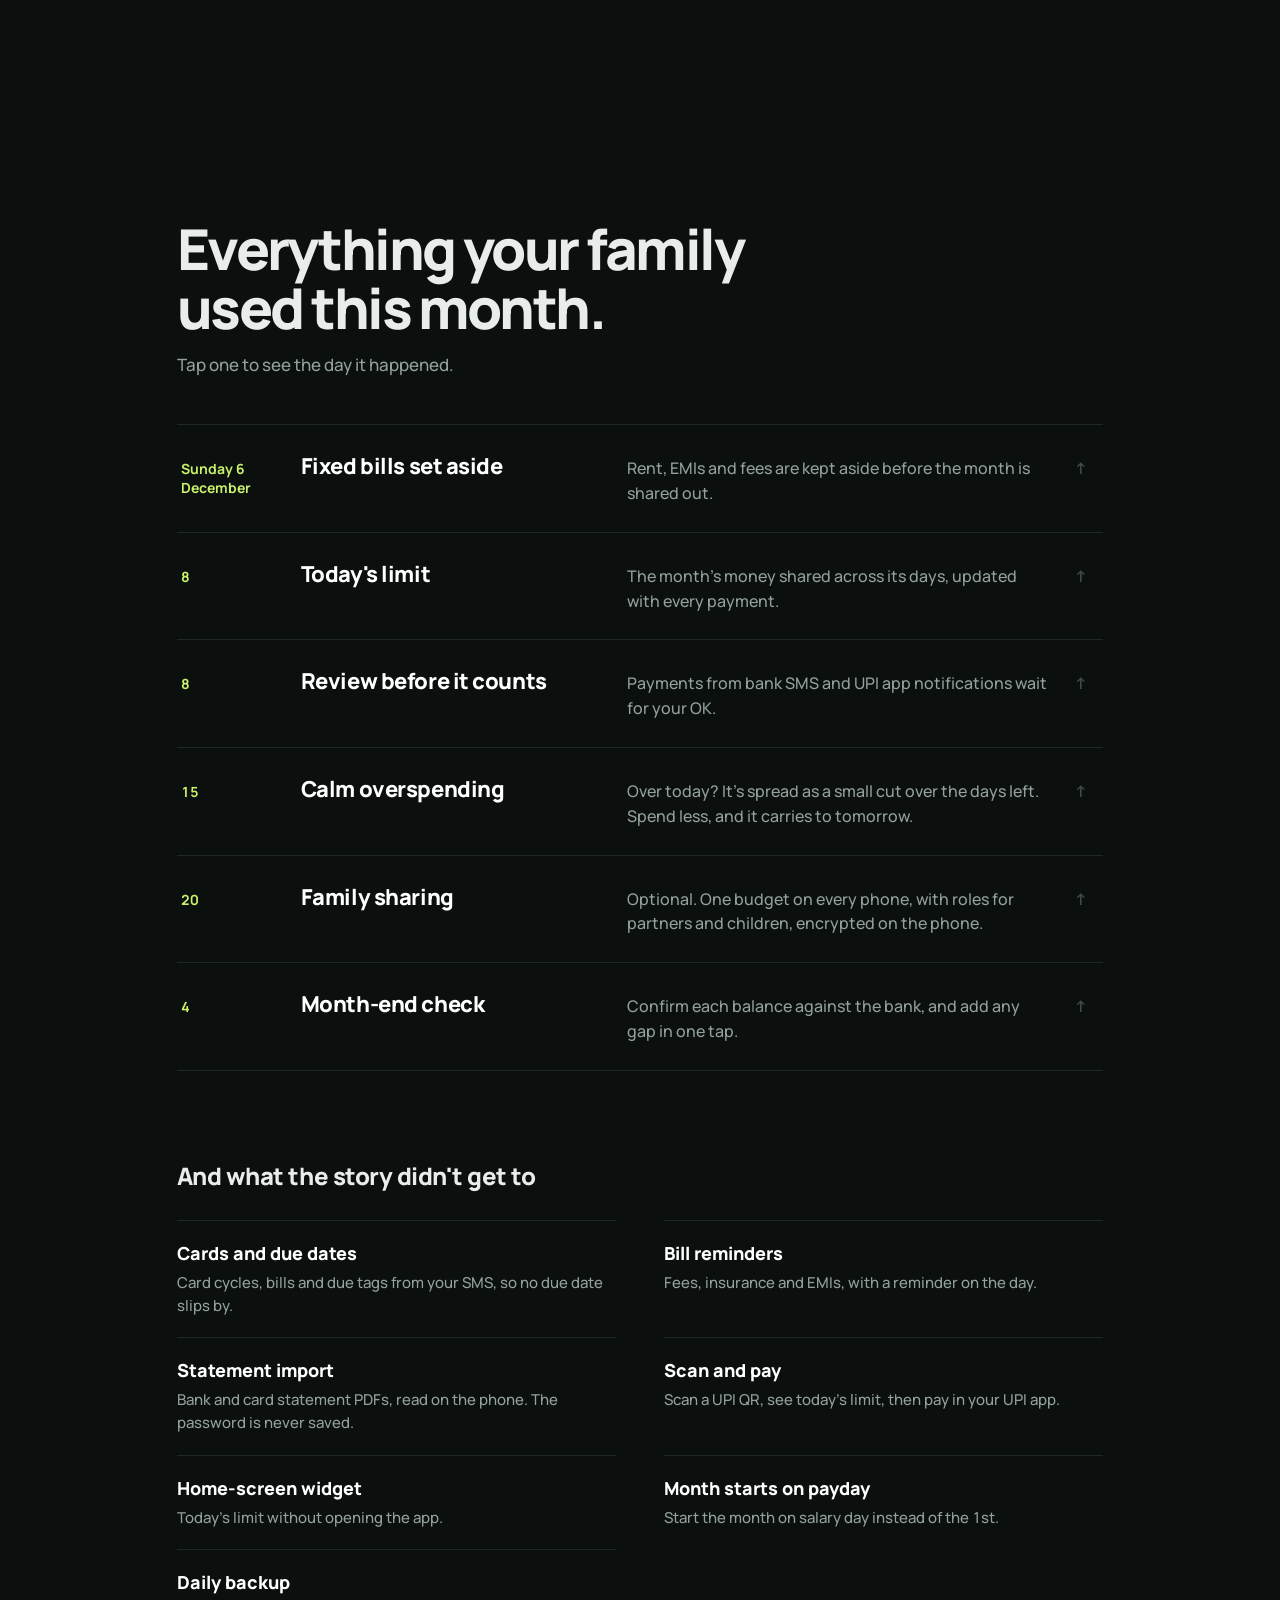
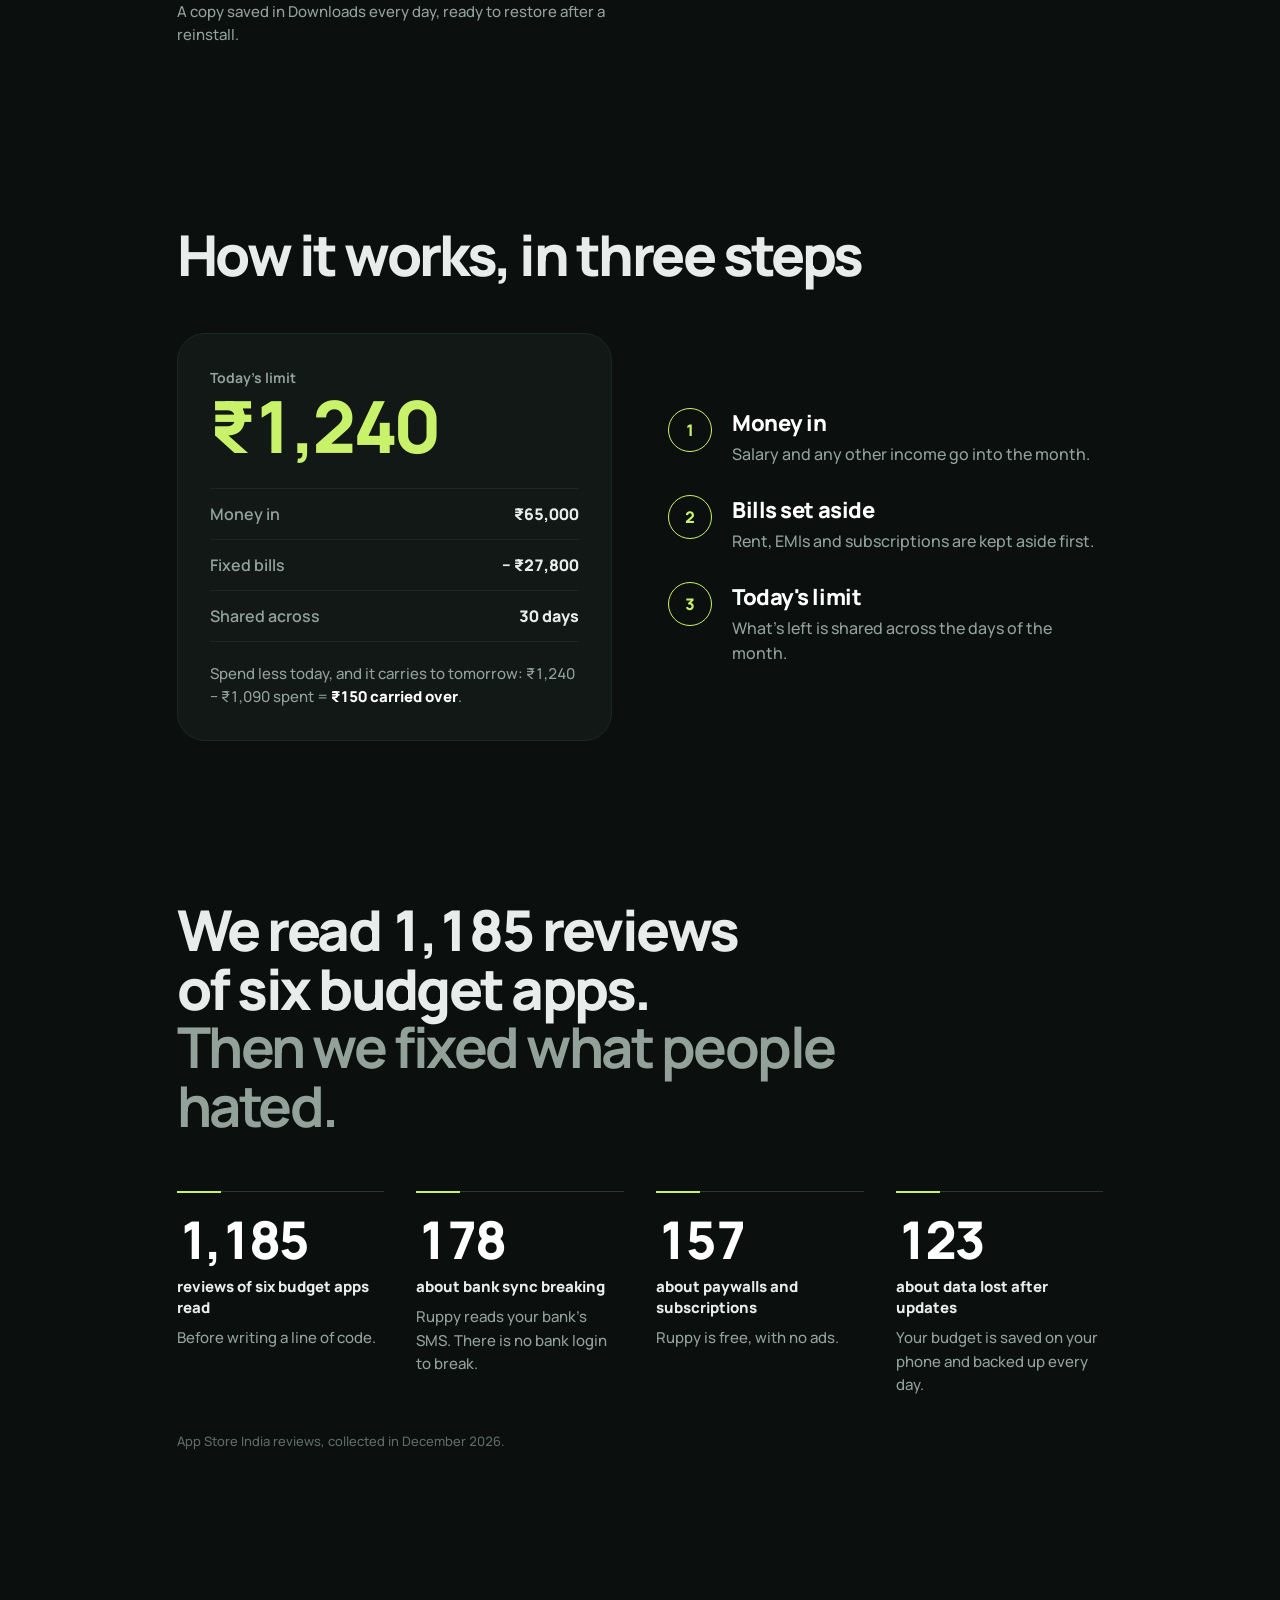
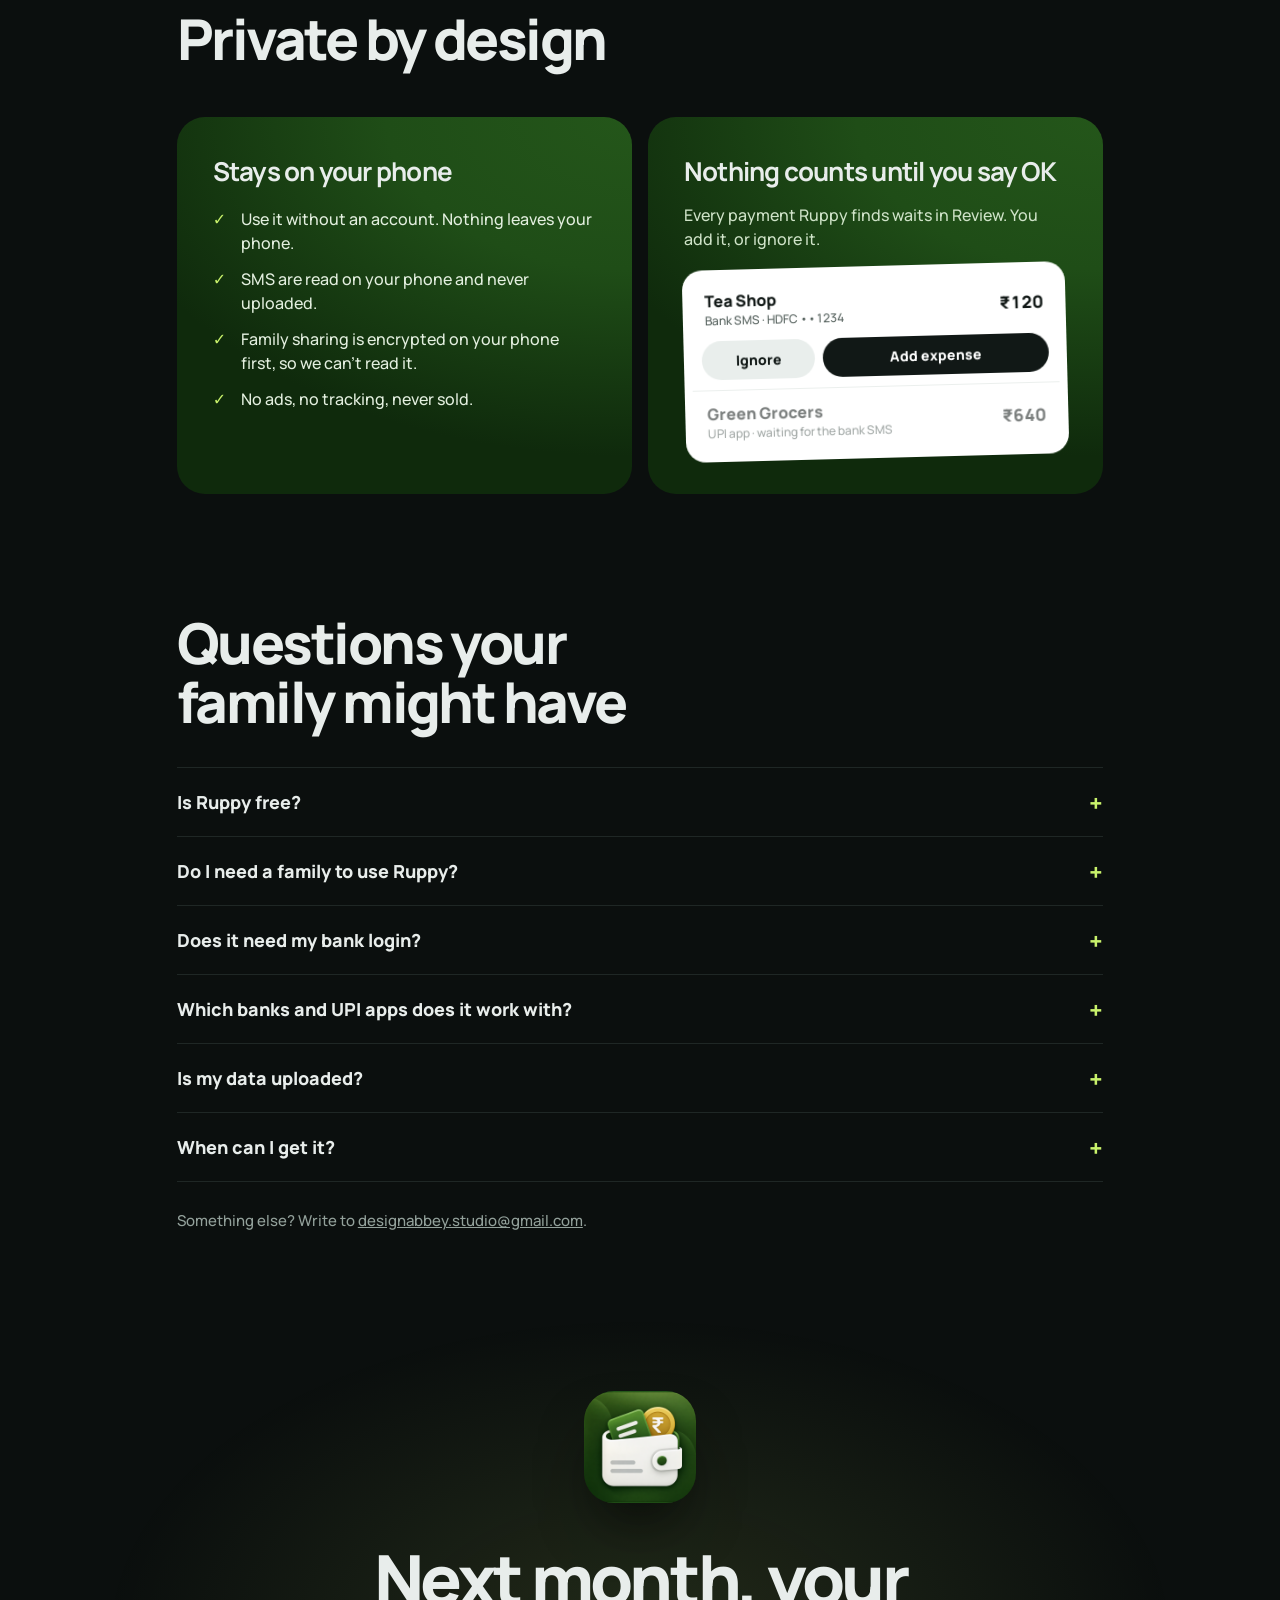
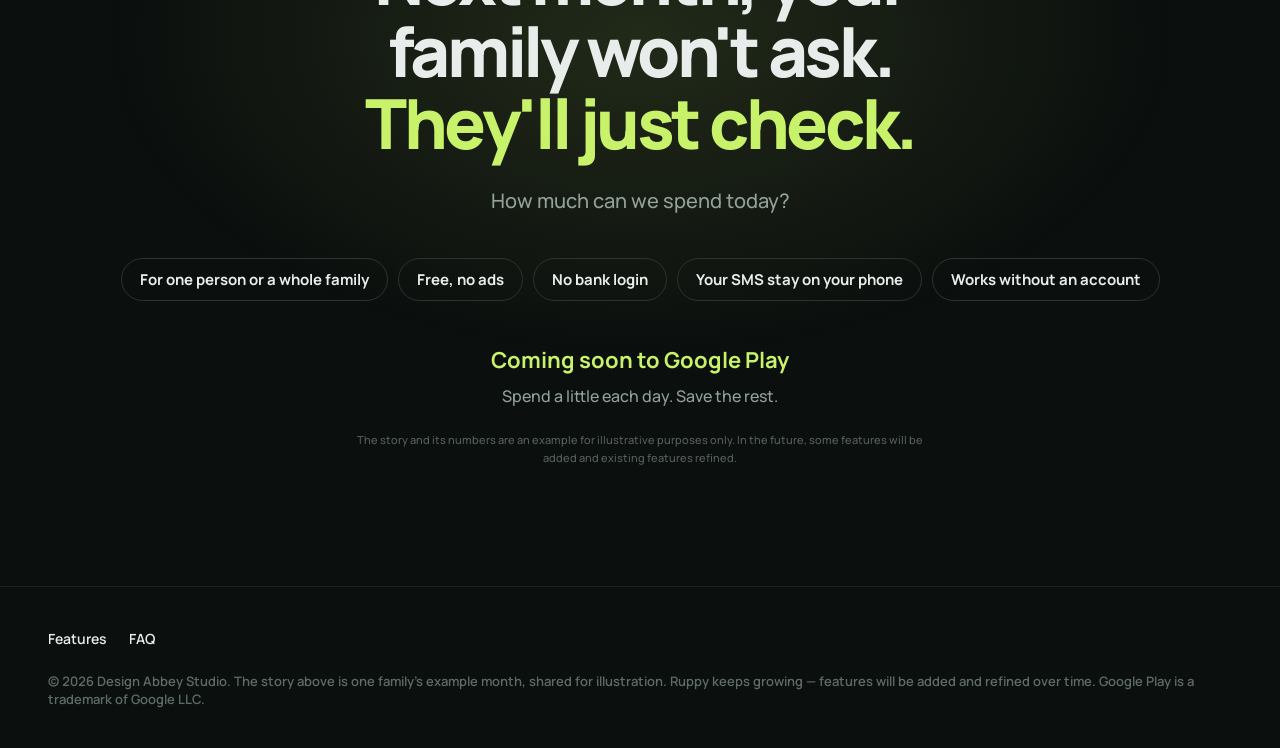
==== commit 04764234: "Refine story page with dynamic dates, improved nav, and hand-drawn arrow - Replace hardcoded dates w" ====
--- a/index.html
+++ b/index.html
@@ -76,6 +76,52 @@
 .dev .month{ display: flex; justify-content: space-between; align-items: center; font-weight: 800; font-size: 15px; padding: 0 4px; }
 .dev .month i{ font-style: normal; width: 30px; height: 30px; border-radius: 50%; background: var(--surface); display: grid; place-items: center; font-size: 13px; }
 .dev .date{ font-size: 12px; color: var(--muted); font-weight: 600; }
+
+/* Hand-drawn arrow - positioned near input */
+.name-field {position:relative;display:inline-block}
+.hand-arrow{position:absolute;left:100%;top:8px;margin-left:10px;pointer-events:none}
+.hand-arrow svg{width:80px;height:30px}
+.hand-arrow .arrow-path{fill:none;stroke:#C9F26B;stroke-width:2;stroke-linecap:round;stroke-linejoin:round}
+.hand-arrow .arrow-text{position:absolute;left:85px;top:6px;font-size:11px;color:#C9F26B;white-space:nowrap;font-weight:600;letter-spacing:.05em}
+
+/* Today's date */
+.today-date{margin-top:14px;font-weight:700;font-size:13px;letter-spacing:.1em;text-transform:uppercase;color:#55615D}
+.today-date::before{content:'';width:22px;height:1px;background:#C9F26B;display:inline-block;margin-right:10px}
+
+/* Hero art - fix opacity issues */
+.hero-art {position:relative;pointer-events:none}
+.hp {opacity:.6;transition:opacity .3s}
+.hp:hover {opacity:.8}
+.pc {opacity:.4;transition:opacity .3s}
+.pc:hover {opacity:.6}
+
+/* Phone animation into story */
+.phone {will-change:transform;transition:transform .6s cubic-bezier(.4,0,.2,1),opacity .6s}
+
+/* Story phone animation */
+.story .phone {opacity:0;animation:fadeInPhone .8s ease forwards .5s}
+@keyframes fadeInPhone {
+  to {opacity:1;transform:translateY(0)}
+}
+
+/* Disclaimer note styling */
+.disclaimer-note {margin-top:24px;font-size:11px;color:#55615D;line-height:1.6;max-width:600px;margin-left:auto;margin-right:auto;text-align:center}
+
+/* Header navigation - responsive */
+header.bar {position:fixed;top:0;left:0;right:0;z-index:100;background:rgba(11,15,14,.9);backdrop-filter:blur(12px);padding:12px 20px;display:flex;align-items:center;justify-content:space-between;gap:20px}
+header.bar .logo {display:flex;align-items:center;gap:10px;font-size:18px;font-weight:800;color:#fff;text-decoration:none}
+header.bar .logo img {width:32px;height:32px;border-radius:8px}
+header.bar .logo b {font-size:20px}
+header.bar .nav {display:flex;gap:24px}
+header.bar .nav a {color:#C9F26B;font-size:14px;font-weight:600;text-decoration:none;transition:opacity .2s}
+header.bar .nav a:hover {opacity:.8}
+header.bar .soon {color:#55615D;font-size:12px;font-weight:500;letter-spacing:.1em;text-transform:uppercase}
+
+@media (max-width: 768px) {
+  header.bar {flex-wrap:wrap;gap:12px}
+  header.bar .nav {order:3;width:100%;justify-content:center;gap:16px;font-size:13px}
+  header.bar .soon {display:none}
+}
 </style>
 </head>
 <body>
@@ -84,9 +130,10 @@
 <main id="top">
 <section class="opening">
   <p class="eyebrow-line"><span class="v-fam">A month in one family's life</span><span class="v-solo">A month in one person's life</span></p>
-  <h1>This is <span class="v-fam"><span class="v-name">the </span><span class="v-you"></span></span><span class="v-solo"></span><label class="name-field"><input id="family" aria-label="Your name or family name" value="" placeholder="your" maxlength="18" autocomplete="off" spellcheck="false" aria-describedby="name-hint"></label><span class="v-fam"> family's</span><span class="v-solo"><span class="v-name">'s</span><span class="v-you"></span></span> month.</h1>
   <fieldset class="mode"><legend class="sr">Whose month is it?</legend><label><input type="radio" name="mode" value="family" checked><span>My family</span></label><label><input type="radio" name="mode" value="solo"><span>Just me</span></label></fieldset>
+  <h1>This is <span class="v-fam"><span class="v-name">the </span><span class="v-you"></span></span><span class="v-solo"></span><label class="name-field"><input id="family" aria-label="Your name or family name" value="" placeholder="your" maxlength="18" autocomplete="off" spellcheck="false" aria-describedby="name-hint"><span class="hand-arrow"><svg viewBox="0 0 80 30" fill="none" xmlns="http://www.w3.org/2000/svg"><path d="M10 15 L60 15" stroke="#C9F26B" stroke-width="2" stroke-linecap="round"/><path d="M55 12 L60 15 L55 18" fill="none" stroke="#C9F26B" stroke-width="2" stroke-linecap="round" stroke-linejoin="round"/></svg><span class="arrow-text">Type your name / family name</span></span></label><span class="v-fam"> family's</span><span class="v-solo"><span class="v-name">'s</span><span class="v-you"></span></span> month.</h1>
   <p class="name-hint" id="name-hint">Ruppy works for one person or a whole family. Pick one, type your name or your family name, and the story becomes yours. Leave it blank and the story speaks to you. Both choices stay only in this browser.</p>
+  <div class="today-date" id="todayDate"></div>
   <a class="scroll-cue" href="#story">Start on payday <span aria-hidden="true">↓</span></a>
   <div class="hero-art" aria-hidden="true"><div class="hp hp1" data-speed=".04"><img src="assets/screens/ledger-30nov.png" alt=""></div><div class="hp hp2" data-speed=".08"><img src="assets/screens/review-teashop.png" alt=""></div><div class="hp hp3" data-speed=".14"><img src="assets/screens/today-3nov.png" alt=""></div><img class="pc pc1" data-speed="-.3" src="assets/ruppy-coin.png" alt=""><img class="pc pc2" data-speed="-.15" src="assets/ruppy-coin.png" alt=""><img class="pc pc3" data-speed="-.25" src="assets/ruppy-coin.png" alt=""></div>
 </section>
@@ -113,18 +160,54 @@
   <ul class="facts"><li>For one person or a whole family</li><li>Free, no ads</li><li>No bank login</li><li>Your SMS stay on your phone</li><li>Works without an account</li></ul>
   <p class="soon big">Coming soon to Google Play</p>
   <p class="end-line">Spend a little each day. Save the rest.</p>
+  <p class="disclaimer-note">The story and its numbers are an example for illustrative purposes only. In the future, some features will be added and existing features refined.</p>
 </section>
 </main>
 
 <footer class="foot">
-  <a href="privacy.html">Privacy policy</a><a href="delete-account.html">Delete your account</a><a href="mailto:designabbey.studio@gmail.com">Contact</a>
+  <a href="#features">Features</a><a href="#faq">FAQ</a>
   <p>© 2026 Design Abbey Studio. The story above is one family's example month, shared for illustration. Ruppy keeps growing — features will be added and refined over time. Google Play is a trademark of Google LLC.</p>
 </footer>
 
 <script>
 (() => {
-  const LINE = [[0, 0], [1, 65000], [1, 37200], [1, 36060], [2, 34920], [3, 33850], [4, 32710], [5, 31570], [6, 30430], [7, 29290], [8, 28150], [9, 27010], [10, 25170], [11, 24030], [12, 22890], [13, 21750], [14, 20610], [15, 19470], [16, 18330], [17, 17190], [18, 16050], [19, 14910], [20, 13770], [21, 12630], [22, 11490], [23, 10350], [24, 9210], [25, 8070], [26, 6930], [27, 5790], [28, 4650], [29, 3510], [30, 2350]], MAX = 65000, DAYS = 30;
+  // Keep original money line data but use today for all dates
+  const today = new Date();
+  const payday = new Date(today);
+  const DAYS = 30;
+  const LINE = [[0, 0], [1, 65000], [1, 37200], [1, 36060], [2, 34920], [3, 33850], [4, 32710], [5, 31570], [6, 30430], [7, 29290], [8, 28150], [9, 27010], [10, 25170], [11, 24030], [12, 22890], [13, 21750], [14, 20610], [15, 19470], [16, 18330], [17, 17190], [18, 16050], [19, 14910], [20, 13770], [21, 12630], [22, 11490], [23, 10350], [24, 9210], [25, 8070], [26, 6930], [27, 5790], [28, 4650], [29, 3510], [30, 2350]];
+  const MAX = 65000;
   const still = matchMedia('(prefers-reduced-motion: reduce)').matches;
+  
+  // Date formatting helper
+  const formatDate = (date, showDay = true, showTime = false) => {
+    const options = { weekday: 'long', day: 'numeric', month: 'long' };
+    if (showTime) {
+      options.hour = 'numeric';
+      options.minute = '2-digit';
+      options.hour12 = true;
+    }
+    return date.toLocaleDateString('en-IN', options);
+  };
+  
+  // Calculate all story dates relative to payday (today)
+  const storyDates = {
+    payday: new Date(payday.getFullYear(), payday.getMonth(), payday.getDate()),
+    day1_morning: new Date(payday.getFullYear(), payday.getMonth(), payday.getDate()),
+    day1_evening: new Date(payday.getFullYear(), payday.getMonth(), payday.getDate(), 18, 0, 0, 0),
+    day3: new Date(payday.getFullYear(), payday.getMonth(), payday.getDate() + 2),
+    day3_evening: new Date(payday.getFullYear(), payday.getMonth(), payday.getDate() + 2, 20, 40),
+    day3_evening_plus: new Date(payday.getFullYear(), payday.getMonth(), payday.getDate() + 2, 20, 41),
+    day10: new Date(payday.getFullYear(), payday.getMonth(), payday.getDate() + 9),
+    day15: new Date(payday.getFullYear(), payday.getMonth(), payday.getDate() + 14),
+    day30: new Date(payday.getFullYear(), payday.getMonth(), payday.getDate() + 29)
+  };
+  
+  // Get day of month and short day for timeline
+  const getDayLabel = (offset) => {
+    const date = new Date(payday.getFullYear(), payday.getMonth(), payday.getDate() + offset);
+    return offset === 0 ? formatDate(date, true, false).replace(/^\w+,\s*/, '') : date.getDate();
+  };
   // the family name, typed by the visitor; textContent only, never HTML
   const input = document.getElementById('family');
   // remembered in this browser only (a per-viewer convenience); storage can be blocked, so every access is guarded
@@ -146,6 +229,72 @@
   radios.forEach(r => r.addEventListener('change', () => setMode(r.value)));
   let mode = 'family'; try { mode = localStorage.getItem('ruppy-mode') === 'solo' ? 'solo' : 'family'; } catch (e) {}
   setMode(mode);
+
+  // Set today's date
+  const todayDateEl = document.getElementById('todayDate');
+  todayDateEl.textContent = today.toLocaleDateString('en-IN', { weekday: 'long', year: 'numeric', month: 'long', day: 'numeric' });
+  
+  // Update all hardcoded dates with dynamic dates
+  function updateAllDates() {
+    // Timeline axis
+    const axisLabels = document.querySelectorAll('.ml-axis span');
+    if (axisLabels.length >= 4) {
+      axisLabels[0].textContent = getDayLabel(0);
+      axisLabels[1].textContent = getDayLabel(9);
+      axisLabels[2].textContent = getDayLabel(19);
+      axisLabels[3].textContent = getDayLabel(29);
+    }
+    
+    // Phone lock screen dates - replace hardcoded "Sunday, 1 November"
+    const phoneDates = document.querySelectorAll('.lk-date');
+    phoneDates.forEach((el) => {
+      el.textContent = formatDate(storyDates.payday, true, false);
+    });
+    
+    // Chapter stamps - replace all hardcoded dates
+    const stamps = document.querySelectorAll('.stamp');
+    if (stamps.length >= 8) {
+      // Day 1 morning
+      const day1MorningText = formatDate(storyDates.day1_morning, true, true).replace(/\s*AM/g, ' am').replace(/\s*PM/g, ' pm');
+      stamps[0].textContent = day1MorningText;
+      
+      // Day 1 evening - replace weekday with "Same day"
+      const day1EveningDate = formatDate(storyDates.day1_evening, true, false);
+      const day1EveningText = day1EveningDate.replace(/^\w+/, 'Same day') + ' · evening';
+      stamps[1].textContent = day1EveningText;
+      
+      // Day 3 evening
+      const day3Text = formatDate(storyDates.day3, true, true).replace(/\s*AM/g, ' am').replace(/\s*PM/g, ' pm');
+      stamps[2].textContent = day3Text;
+      
+      // Same evening
+      stamps[3].textContent = 'Same evening · 8:41 pm';
+      stamps[4].textContent = 'Same evening · 9:15 pm';
+      
+      // Other days
+      stamps[5].textContent = formatDate(storyDates.day10, true, false);
+      stamps[6].textContent = formatDate(storyDates.day15, true, false);
+      stamps[7].textContent = formatDate(storyDates.day30, true, false);
+    }
+    
+    // Recap dates
+    const recapDays = document.querySelectorAll('.f-day');
+    if (recapDays.length >= 6) {
+      recapDays[0].textContent = getDayLabel(0);
+      recapDays[1].textContent = getDayLabel(2);
+      recapDays[2].textContent = getDayLabel(2);
+      recapDays[3].textContent = getDayLabel(9);
+      recapDays[4].textContent = getDayLabel(14);
+      recapDays[5].textContent = getDayLabel(29);
+    }
+    
+    // Update disclaimer date
+    const disclaimer = document.querySelector('.why-note');
+    if (disclaimer) {
+      const disclaimerMonth = today.toLocaleDateString('en-IN', { month: 'long', year: 'numeric' });
+      disclaimer.textContent = `App Store India reviews, collected in ${disclaimerMonth}.`;
+    }
+  }
 
   // money line: x = day, y = balance
   const X = d => d / DAYS * 1000, Y = v => 290 - v / MAX * 270;
@@ -197,6 +346,9 @@
   fitPhone(); onScroll();
   if (location.hash.startsWith('#day-')) { const a = document.querySelector('a[href="' + location.hash + '"]'); if (a) a.click(); }
   if (still) document.documentElement.classList.add('still');
+  
+  // Update all dates on the page
+  updateAllDates();
   // parallax: each layer moves at its own speed relative to its section's centre; off for reduced motion
   const layers = still ? [] : [...document.querySelectorAll('[data-speed]')];
   function drift() {
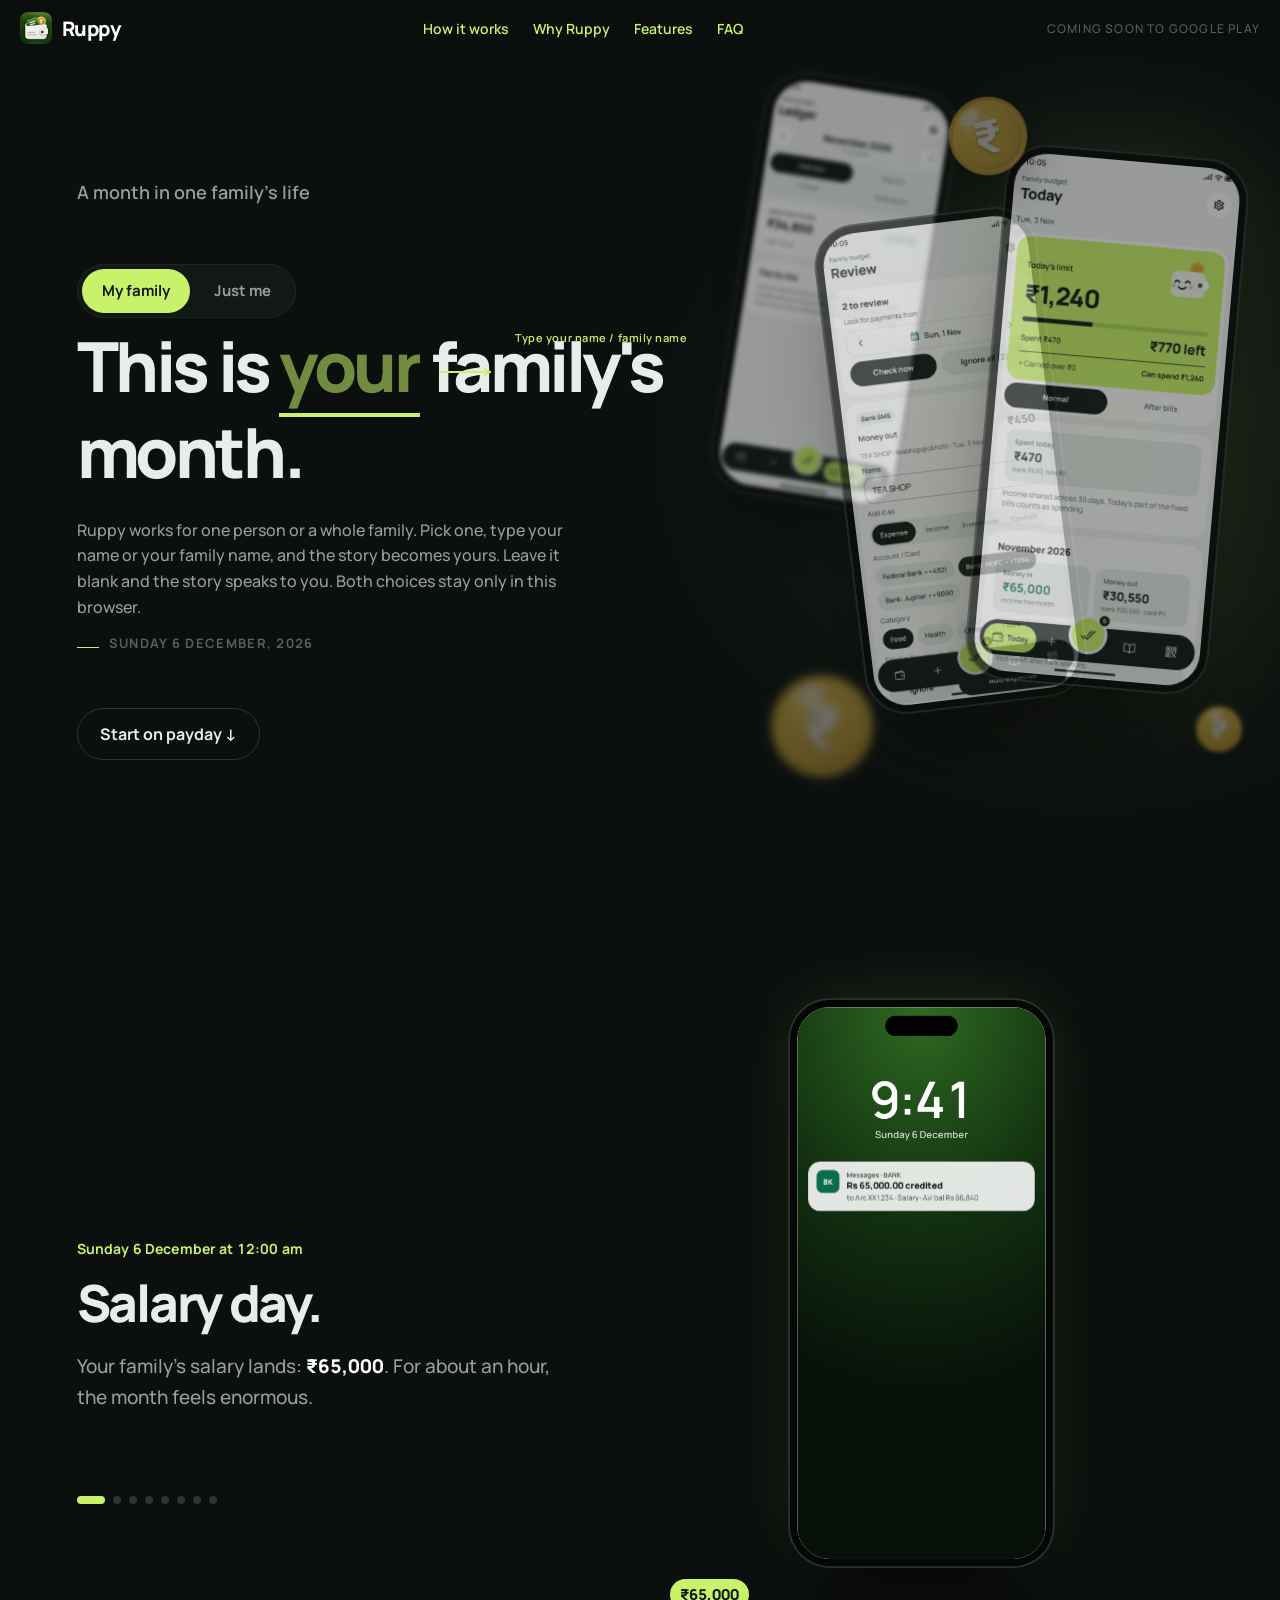
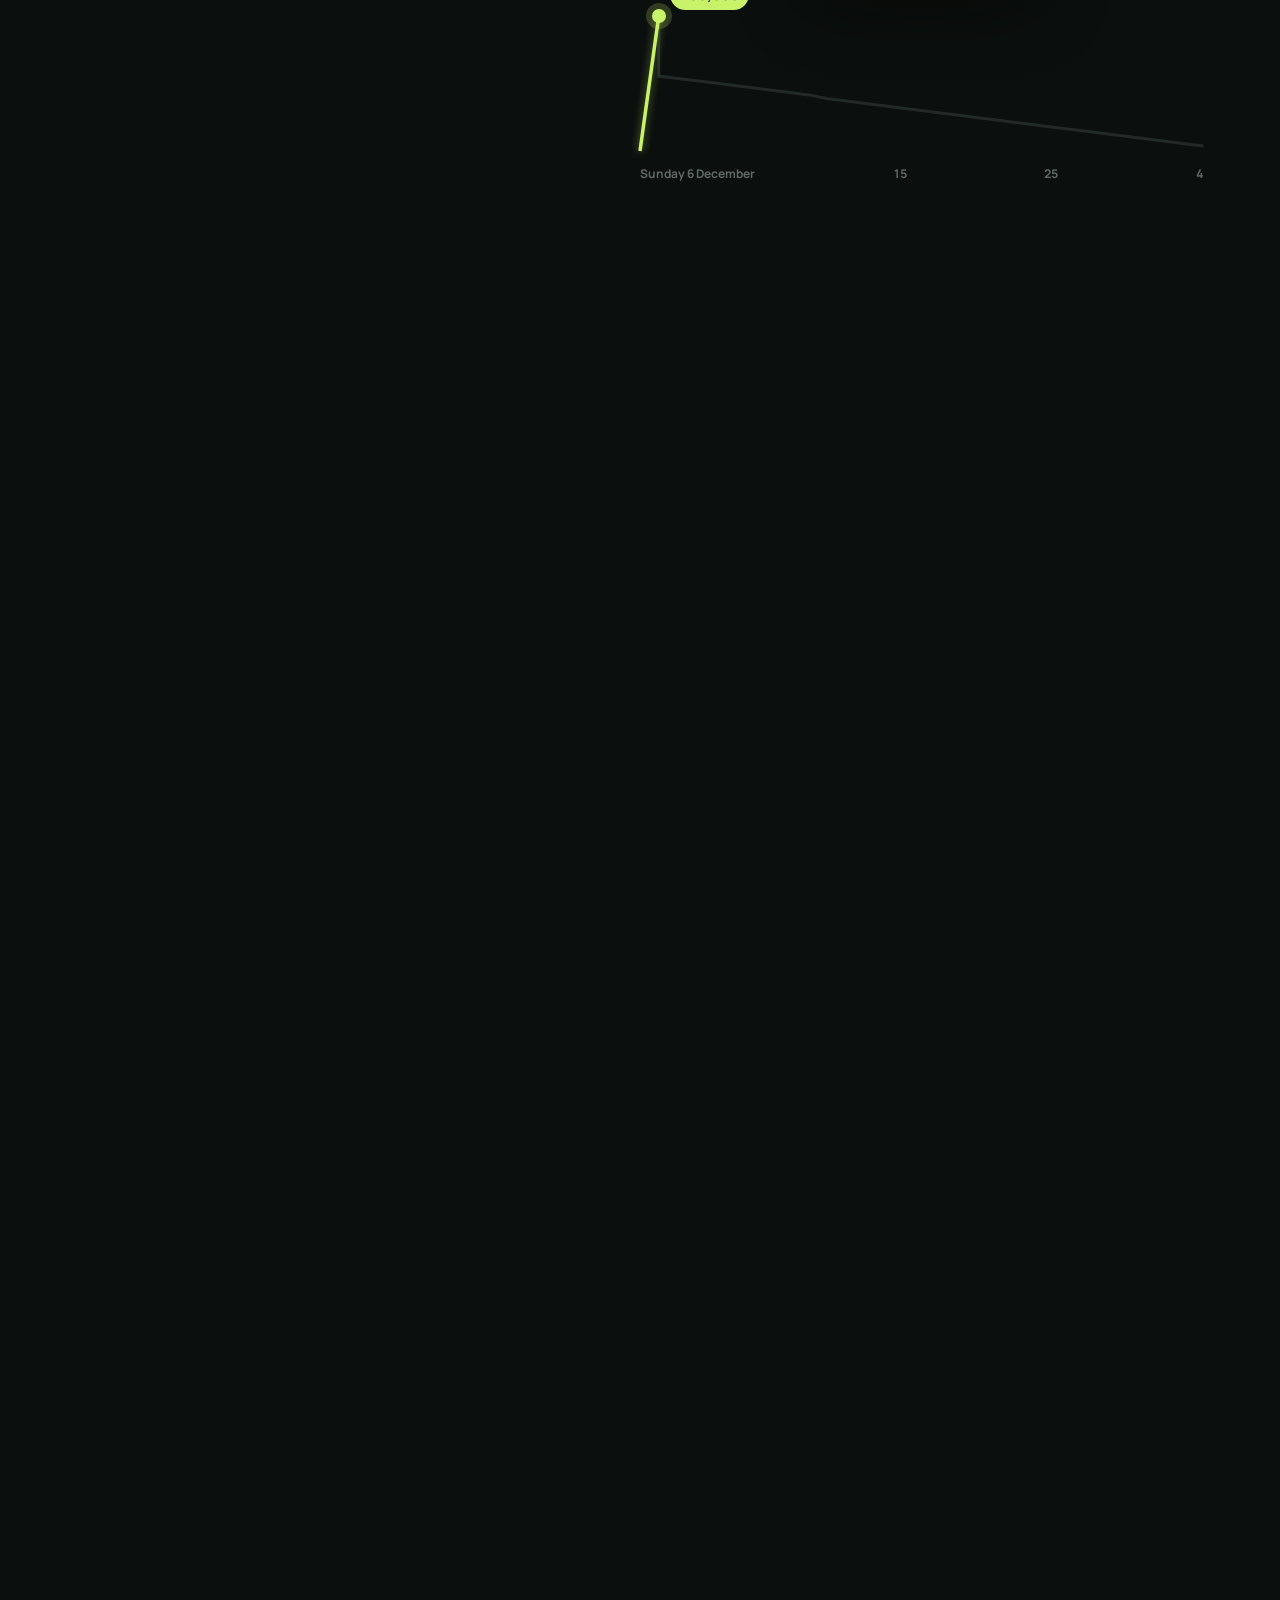
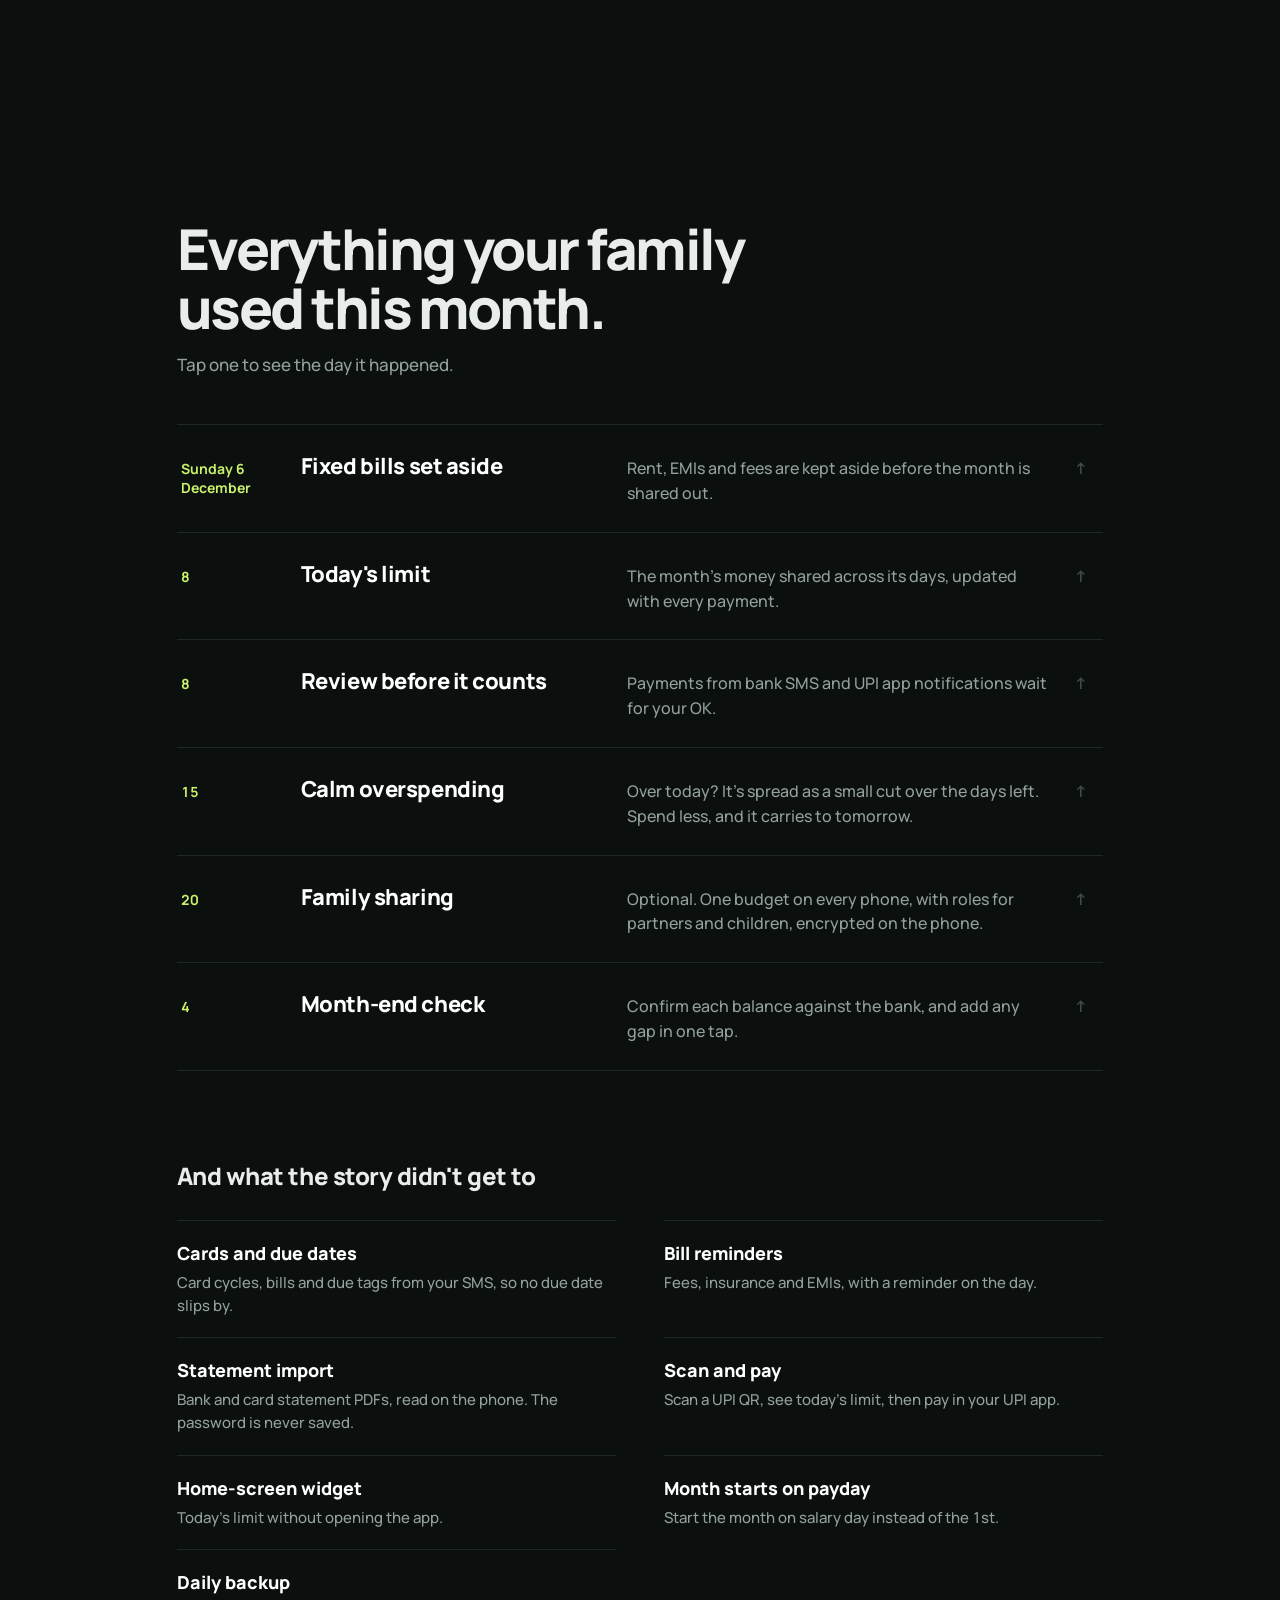
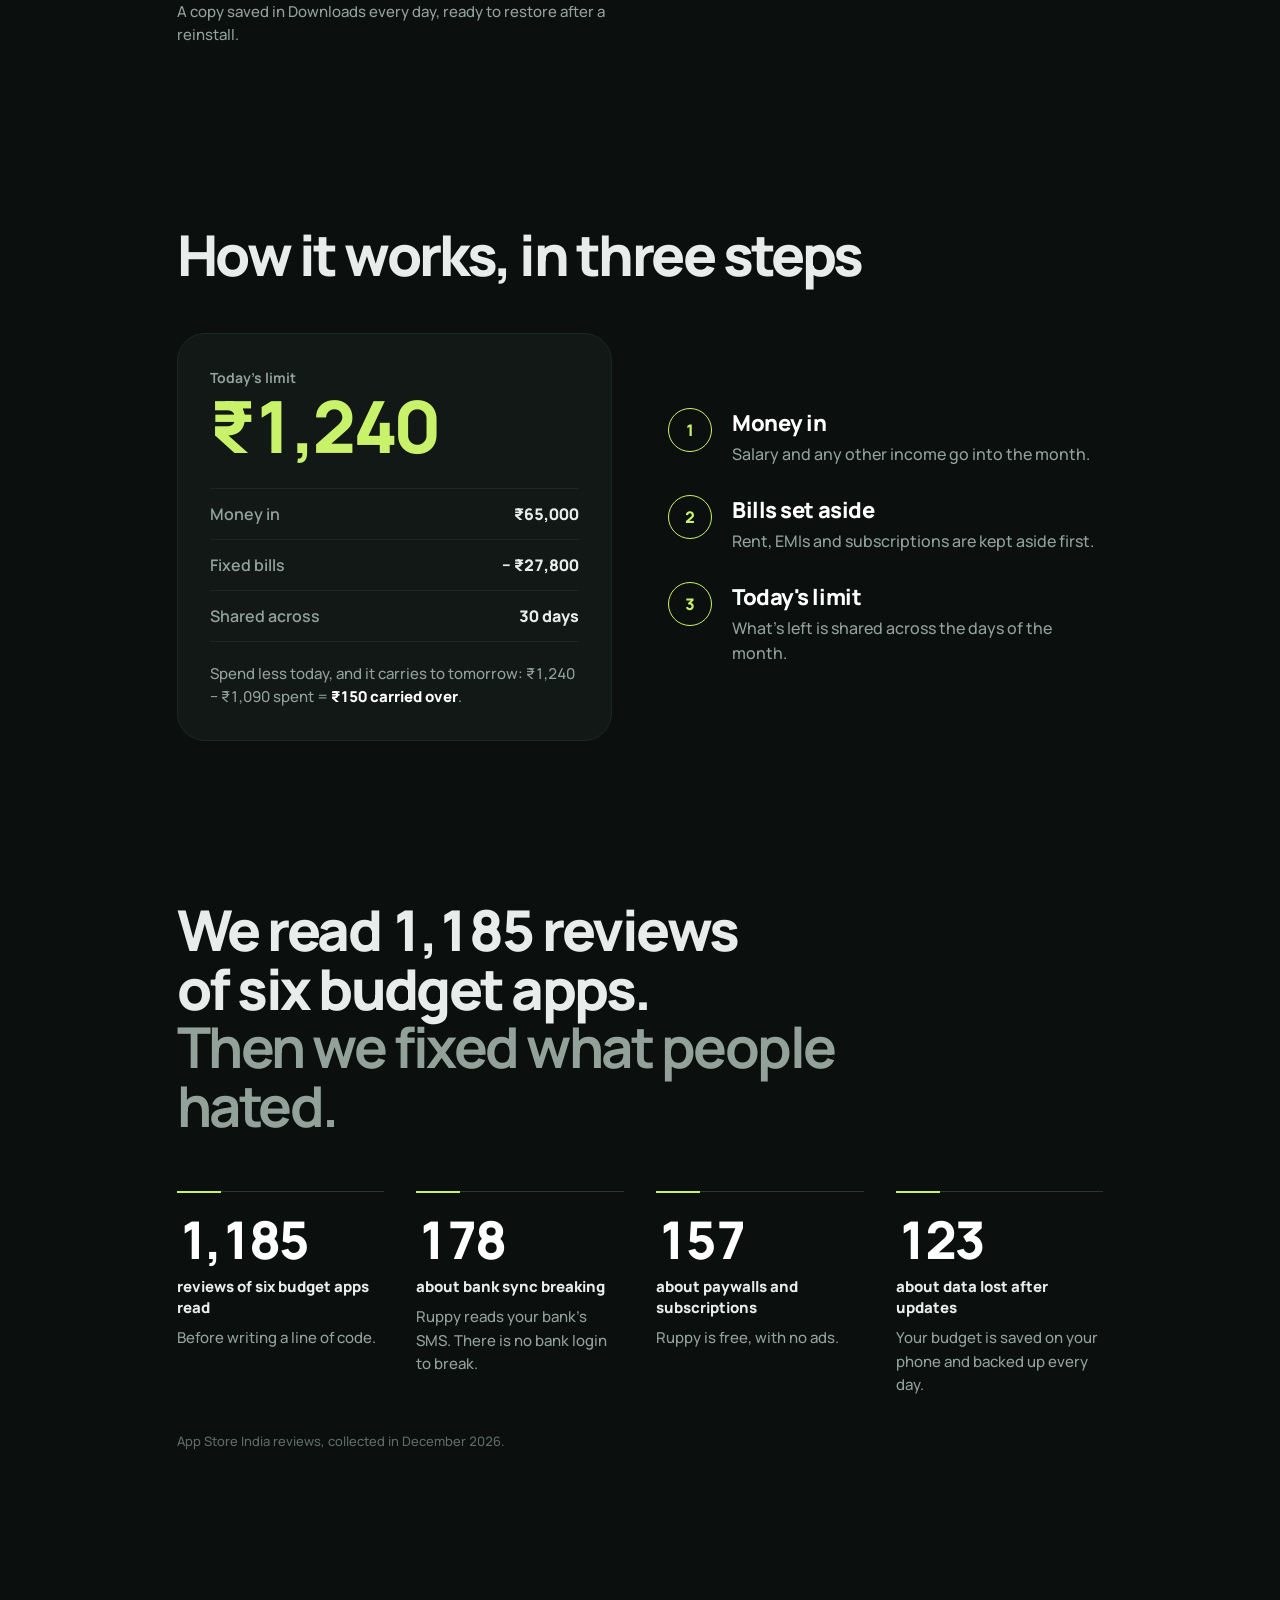
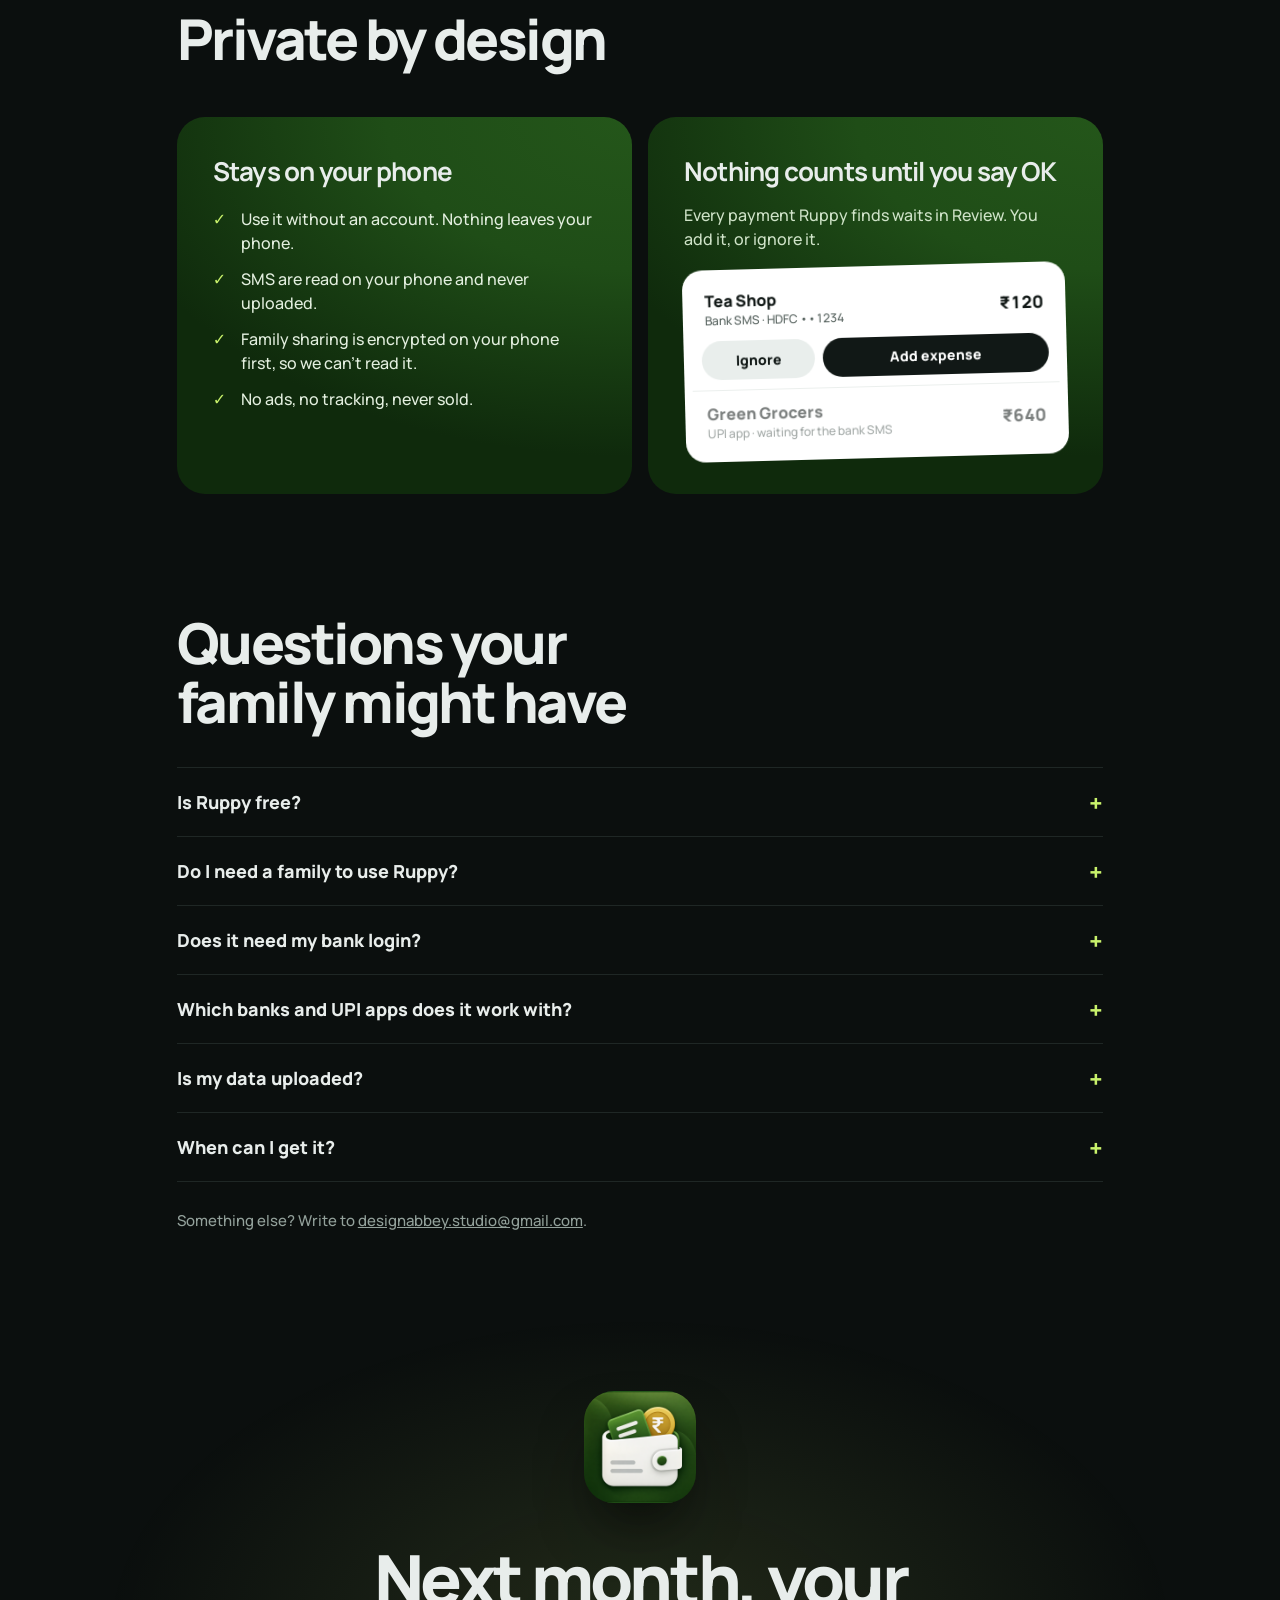
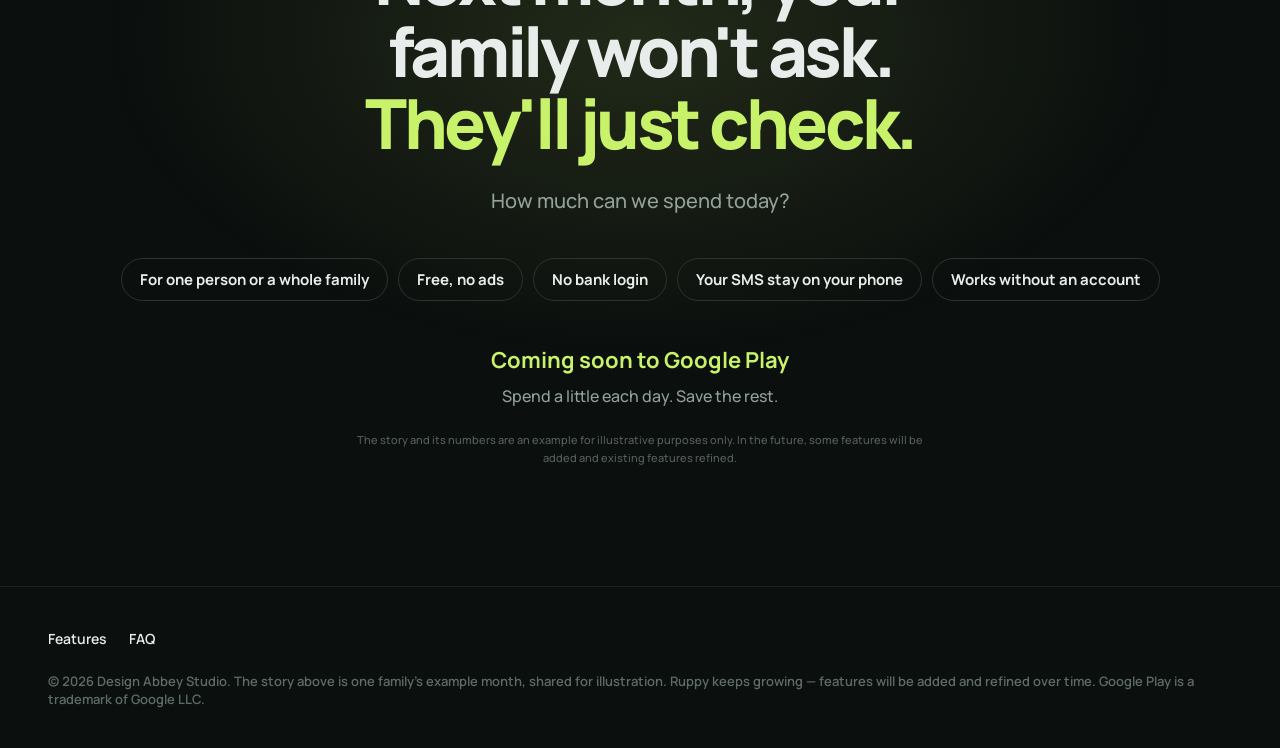
==== commit c8d7c1f7: "Fix hero art CSS to preserve story.css positioning - Remove conflicting hero-art positioning CSS - K" ====
--- a/index.html
+++ b/index.html
@@ -88,13 +88,6 @@
 .today-date{margin-top:14px;font-weight:700;font-size:13px;letter-spacing:.1em;text-transform:uppercase;color:#55615D}
 .today-date::before{content:'';width:22px;height:1px;background:#C9F26B;display:inline-block;margin-right:10px}
 
-/* Hero art - fix opacity issues */
-.hero-art {position:relative;pointer-events:none}
-.hp {opacity:.6;transition:opacity .3s}
-.hp:hover {opacity:.8}
-.pc {opacity:.4;transition:opacity .3s}
-.pc:hover {opacity:.6}
-
 /* Phone animation into story */
 .phone {will-change:transform;transition:transform .6s cubic-bezier(.4,0,.2,1),opacity .6s}
 
@@ -103,6 +96,12 @@
 @keyframes fadeInPhone {
   to {opacity:1;transform:translateY(0)}
 }
+
+/* Hero art opacity adjustments - preserve story.css positioning */
+.hero-art .hp {opacity:.6;transition:opacity .3s}
+.hero-art .hp:hover {opacity:.8}
+.hero-art .pc {opacity:.4;transition:opacity .3s}
+.hero-art .pc:hover {opacity:.6}
 
 /* Disclaimer note styling */
 .disclaimer-note {margin-top:24px;font-size:11px;color:#55615D;line-height:1.6;max-width:600px;margin-left:auto;margin-right:auto;text-align:center}
